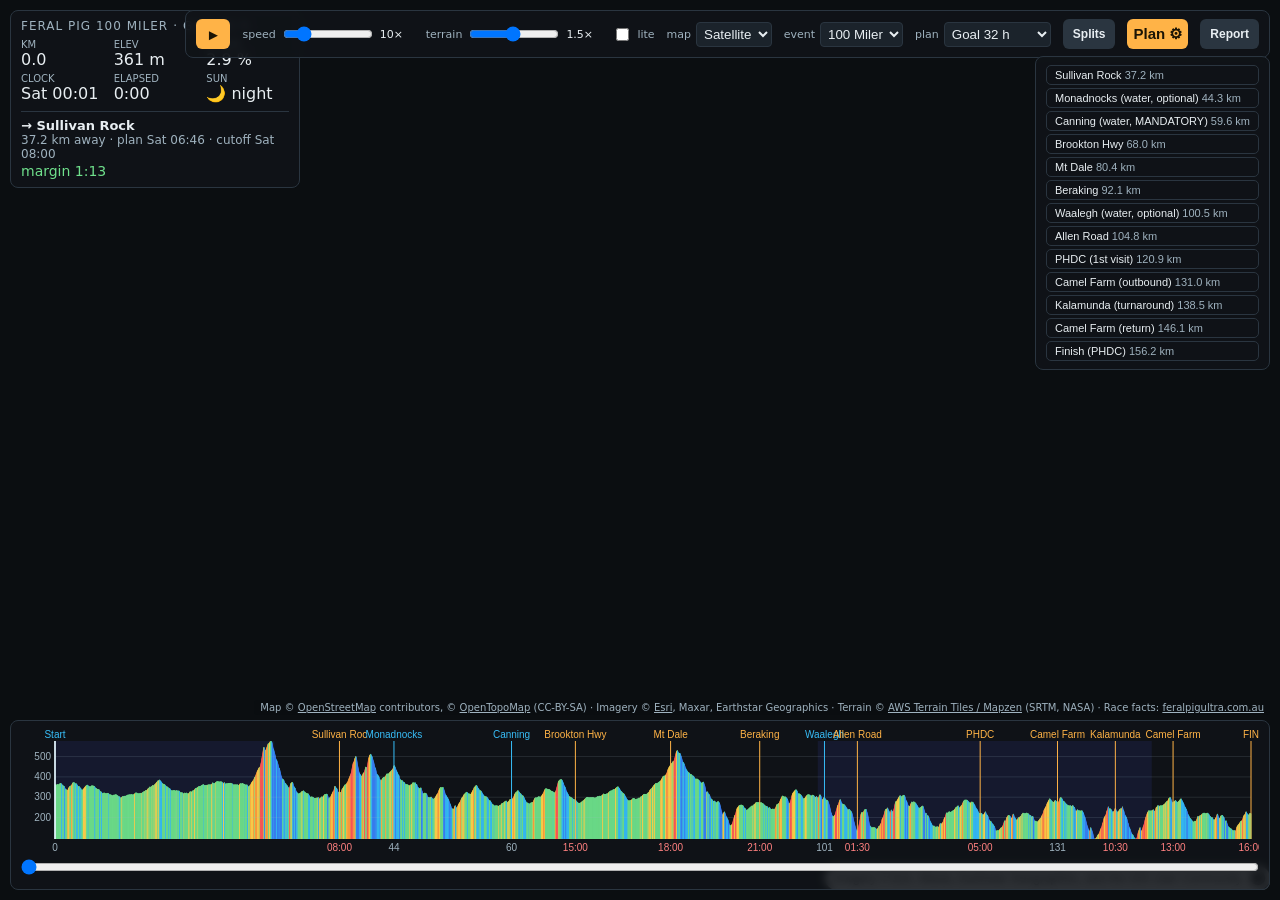
==== index-50k.html @ 3def0ed8 "Feral Pig flyover site: race planner (100M + 50K) and course flyover video Co-Authored-By: Claude Fa" ====
<!doctype html>
<html lang="en">
<head>
  <meta charset="UTF-8" />
  <meta name="viewport" content="width=device-width, initial-scale=1.0" />
  <title>Feral Pig 50K — Flyover Race Plan</title>
  <script type="module" crossorigin src="./assets/index-0e0KlS7e.js"></script>
  <link rel="stylesheet" crossorigin href="./assets/index-Cqxh7d7B.css">
</head>
<body>
  <div id="app">
    <div id="map"></div>

    <div id="hud" class="panel">
      <div class="hud-title"><span id="hud-event">FERAL PIG 100 MILER</span> <span id="hud-plan-label"></span></div>
      <div class="hud-grid">
        <div><span class="k">km</span><span class="v" id="hud-km">0.0</span></div>
        <div><span class="k">elev</span><span class="v" id="hud-ele">–</span></div>
        <div><span class="k">grade</span><span class="v" id="hud-grade">–</span></div>
        <div><span class="k">clock</span><span class="v" id="hud-clock">–</span></div>
        <div><span class="k">elapsed</span><span class="v" id="hud-elapsed">–</span></div>
        <div><span class="k">sun</span><span class="v" id="hud-sun">–</span></div>
      </div>
      <div class="hud-next">
        <div id="hud-next-name">–</div>
        <div id="hud-next-detail">–</div>
        <div id="hud-margin">–</div>
      </div>
    </div>

    <div id="controls" class="panel">
      <button id="btn-play" title="Play/pause flyover">►</button>
      <label class="ctl">speed <input id="speed" type="range" min="1" max="50" value="10" /><span id="speed-label">10×</span></label>
      <label class="ctl">terrain <input id="exagg" type="range" min="1" max="30" value="15" /><span id="exagg-label">1.5×</span></label>
      <label class="ctl" title="Turn off 3D terrain for slower computers"><input id="lite" type="checkbox" /> lite</label>
      <label class="ctl">map
        <select id="basemap-select">
          <option value="sat">Satellite</option>
          <option value="topo">Topo</option>
        </select>
      </label>
      <label class="ctl">event
        <select id="event-select">
          <option value="100m">100 Miler</option>
          <option value="50k">50K</option>
        </select>
      </label>
      <label class="ctl">plan
        <select id="plan-select">
          <option value="0">Goal 32 h</option>
          <option value="1">Bad day 36 h</option>
        </select>
      </label>
      <button id="btn-splits">Splits</button>
      <button id="btn-plan">Plan ⚙</button>
      <button id="btn-report">Report</button>
    </div>

    <div id="jumps" class="panel"></div>

    <div id="profile-wrap" class="panel">
      <canvas id="profile"></canvas>
      <input id="scrub" type="range" min="0" max="10000" value="0" step="1" />
    </div>

    <div id="splits-panel" class="panel hidden">
      <div class="panel-head">Splits — both plans
        <span>
          <button id="btn-csv" class="mini">CSV</button>
          <button id="btn-print" class="mini">Print / PDF</button>
          <button id="splits-close">×</button>
        </span>
      </div>
      <div id="splits-table"></div>
    </div>

    <div id="plan-panel" class="panel hidden">
      <div class="panel-head">Plan settings (saved locally) <button id="plan-close">×</button></div>
      <div id="plan-form"></div>
    </div>

    <div id="print-sheet"></div>

    <div id="report-panel" class="panel hidden">
      <div class="panel-head">Build / verification report <button id="report-close">×</button></div>
      <pre id="report-pre"></pre>
    </div>

    <div id="attrib">
      Map © <a href="https://www.openstreetmap.org/copyright">OpenStreetMap</a> contributors,
      © <a href="https://opentopomap.org">OpenTopoMap</a> (CC-BY-SA) ·
      Imagery © <a href="https://www.esri.com">Esri</a>, Maxar, Earthstar Geographics ·
      Terrain © <a href="https://registry.opendata.aws/terrain-tiles/">AWS Terrain Tiles / Mapzen</a> (SRTM, NASA) ·
      Race facts: <a href="https://feralpigultra.com.au">feralpigultra.com.au</a>
    </div>
  </div>
</body>
</html>
---- assets/index-Cqxh7d7B.css ----
:root{--bg: rgba(16, 20, 24, .88);--fg: #e8eef2;--dim: #9fb2bf;--accent: #ffb347;--red: #ff5a5a;--green: #6fe08c;font-family:Segoe UI,system-ui,sans-serif}*{box-sizing:border-box}html,body,#app{margin:0;height:100%;overflow:hidden;background:#0b0e11;color:var(--fg)}#map{position:absolute;top:0;right:0;bottom:0;left:0}.panel{position:absolute;background:var(--bg);border:1px solid #2a3540;border-radius:8px;padding:8px 10px;-webkit-backdrop-filter:blur(4px);backdrop-filter:blur(4px);z-index:10;font-size:13px}.hidden{display:none!important}#hud{top:10px;left:10px;width:290px}.hud-title{font-weight:700;letter-spacing:1px;font-size:12px;color:var(--accent);margin-bottom:6px}.hud-title span{color:var(--dim);font-weight:400}.hud-grid{display:grid;grid-template-columns:1fr 1fr 1fr;gap:4px 10px}.hud-grid .k{display:block;color:var(--dim);font-size:10px;text-transform:uppercase}.hud-grid .v{font-size:16px;font-variant-numeric:tabular-nums}.hud-next{margin-top:8px;border-top:1px solid #2a3540;padding-top:6px}#hud-next-name{font-weight:600}#hud-next-detail{color:var(--dim);font-size:12px}#hud-margin{font-size:14px;margin-top:2px}#hud-margin.ok{color:var(--green)}#hud-margin.tight{color:var(--red);font-weight:700}#controls{top:10px;right:10px;display:flex;gap:12px;align-items:center}#controls button{background:var(--accent);color:#1b1405;border:0;border-radius:6px;min-width:34px;height:30px;font-size:15px;cursor:pointer;font-weight:700}#controls button#btn-splits,#controls button#btn-report{background:#2a3540;color:var(--fg);font-size:12px;padding:0 10px}.ctl{display:flex;align-items:center;gap:5px;color:var(--dim);font-size:11px}.ctl input[type=range]{width:90px}.ctl select{background:#1b232b;color:var(--fg);border:1px solid #2a3540;border-radius:4px;padding:3px}#speed-label,#exagg-label{width:34px;font-variant-numeric:tabular-nums;color:var(--fg)}#jumps{top:56px;right:10px;display:flex;flex-direction:column;gap:3px;max-height:calc(100% - 300px);overflow-y:auto}#jumps button{background:transparent;border:1px solid #2a3540;color:var(--fg);border-radius:5px;padding:3px 8px;font-size:11px;cursor:pointer;text-align:left;white-space:nowrap}#jumps button:hover{border-color:var(--accent);color:var(--accent)}#jumps .wkm{color:var(--dim)}#profile-wrap{left:10px;right:10px;bottom:10px;height:170px;padding:6px 10px 2px}#profile{width:100%;height:130px;display:block;cursor:crosshair}#scrub{width:100%;margin:2px 0 0}#splits-panel,#report-panel{top:60px;left:50%;transform:translate(-50%);max-height:calc(100% - 260px);width:min(1060px,94vw);overflow:auto;z-index:20}.panel-head{font-weight:700;margin-bottom:6px;display:flex;justify-content:space-between}.panel-head button{background:none;border:0;color:var(--fg);font-size:16px;cursor:pointer}#splits-table table{border-collapse:collapse;width:100%;font-size:12px;font-variant-numeric:tabular-nums}#splits-table th,#splits-table td{padding:3px 8px;text-align:right;border-bottom:1px solid #222c35;white-space:nowrap}#splits-table th{color:var(--dim);position:sticky;top:0;background:#141a20}#splits-table td:first-child,#splits-table th:first-child{text-align:left}.margin-tight{color:var(--red);font-weight:700}.margin-ok{color:var(--green)}#report-pre{font-size:11px;white-space:pre-wrap}#attrib{position:absolute;bottom:185px;right:10px;font-size:10px;color:var(--dim);z-index:5;background:#0b0e1199;padding:2px 6px;border-radius:4px}#attrib a{color:var(--dim)}#plan-panel{top:60px;right:10px;width:320px;max-height:calc(100% - 260px);overflow:auto;z-index:25}.set-grid{display:flex;flex-direction:column;gap:4px;margin-bottom:8px}.set-row{display:flex;justify-content:space-between;align-items:center;gap:8px;color:var(--dim);font-size:12px}.set-row input{width:64px;background:#1b232b;color:var(--fg);border:1px solid #2a3540;border-radius:4px;padding:3px 5px}.set-head{font-weight:700;margin:8px 0 4px}#set-reset{background:#2a3540;color:var(--fg);border:0;border-radius:5px;padding:5px 10px;cursor:pointer}.mini{background:#2a3540;color:var(--fg);border:0;border-radius:4px;padding:2px 8px;font-size:11px;cursor:pointer;margin-right:6px}#print-sheet{display:none}@media print{#app>*:not(#print-sheet){display:none!important}html,body,#app{height:auto;overflow:visible;background:#fff;color:#000}#print-sheet{display:block;font-size:10pt;color:#000}#print-sheet h1{font-size:14pt;margin:0 0 2mm}#print-sheet .sub{font-size:9pt;margin-bottom:3mm}#print-sheet table{border-collapse:collapse;width:100%;font-size:8.5pt}#print-sheet th,#print-sheet td{border:.3mm solid #999;padding:1mm 1.5mm;text-align:right}#print-sheet td:first-child,#print-sheet th:first-child{text-align:left}#print-sheet .margin-tight{font-weight:700}#print-sheet .margin-tight:after{content:" ⚠"}}@media (max-width: 760px){#hud{width:230px}.hud-grid{grid-template-columns:1fr 1fr}#controls{flex-wrap:wrap;max-width:46vw}#profile-wrap{height:120px}#profile{height:80px}#attrib{bottom:135px}}.maplibregl-map{font:12px/20px Helvetica Neue,Arial,Helvetica,sans-serif;overflow:hidden;position:relative;-webkit-tap-highlight-color:rgb(0 0 0/0)}.maplibregl-canvas{left:0;position:absolute;top:0}.maplibregl-map:fullscreen{height:100%;width:100%}.maplibregl-ctrl-group button.maplibregl-ctrl-compass{touch-action:none}.maplibregl-canvas-container.maplibregl-interactive,.maplibregl-ctrl-group button.maplibregl-ctrl-compass{cursor:grab;-webkit-user-select:none;-moz-user-select:none;user-select:none}.maplibregl-canvas-container.maplibregl-interactive.maplibregl-track-pointer{cursor:pointer}.maplibregl-canvas-container.maplibregl-interactive:active,.maplibregl-ctrl-group button.maplibregl-ctrl-compass:active{cursor:grabbing}.maplibregl-canvas-container.maplibregl-touch-zoom-rotate,.maplibregl-canvas-container.maplibregl-touch-zoom-rotate .maplibregl-canvas{touch-action:pan-x pan-y}.maplibregl-canvas-container.maplibregl-touch-drag-pan,.maplibregl-canvas-container.maplibregl-touch-drag-pan .maplibregl-canvas{touch-action:pinch-zoom}.maplibregl-canvas-container.maplibregl-touch-zoom-rotate.maplibregl-touch-drag-pan,.maplibregl-canvas-container.maplibregl-touch-zoom-rotate.maplibregl-touch-drag-pan .maplibregl-canvas{touch-action:none}.maplibregl-canvas-container.maplibregl-touch-drag-pan.maplibregl-cooperative-gestures,.maplibregl-canvas-container.maplibregl-touch-drag-pan.maplibregl-cooperative-gestures .maplibregl-canvas{touch-action:pan-x pan-y}.maplibregl-ctrl-bottom-left,.maplibregl-ctrl-bottom-right,.maplibregl-ctrl-top-left,.maplibregl-ctrl-top-right{pointer-events:none;position:absolute;z-index:2}.maplibregl-ctrl-top-left{left:0;top:0}.maplibregl-ctrl-top-right{right:0;top:0}.maplibregl-ctrl-bottom-left{bottom:0;left:0}.maplibregl-ctrl-bottom-right{bottom:0;right:0}.maplibregl-ctrl{clear:both;pointer-events:auto;transform:translate(0)}.maplibregl-ctrl-top-left .maplibregl-ctrl{float:left;margin:10px 0 0 10px}.maplibregl-ctrl-top-right .maplibregl-ctrl{float:right;margin:10px 10px 0 0}.maplibregl-ctrl-bottom-left .maplibregl-ctrl{float:left;margin:0 0 10px 10px}.maplibregl-ctrl-bottom-right .maplibregl-ctrl{float:right;margin:0 10px 10px 0}.maplibregl-ctrl-group{background:#fff;border-radius:4px}.maplibregl-ctrl-group:not(:empty){box-shadow:0 0 0 2px #0000001a}@media (forced-colors:active){.maplibregl-ctrl-group:not(:empty){box-shadow:0 0 0 2px ButtonText}}.maplibregl-ctrl-group button{background-color:transparent;border:0;box-sizing:border-box;cursor:pointer;display:block;height:29px;outline:none;padding:0;width:29px}.maplibregl-ctrl-group button+button{border-top:1px solid #ddd}.maplibregl-ctrl button .maplibregl-ctrl-icon{background-position:50%;background-repeat:no-repeat;display:block;height:100%;width:100%}@media (forced-colors:active){.maplibregl-ctrl-icon{background-color:transparent}.maplibregl-ctrl-group button+button{border-top:1px solid ButtonText}}.maplibregl-ctrl button::-moz-focus-inner{border:0;padding:0}.maplibregl-ctrl-attrib-button:focus,.maplibregl-ctrl-group button:focus{box-shadow:0 0 2px 2px #0096ff}.maplibregl-ctrl button:disabled{cursor:not-allowed}.maplibregl-ctrl button:disabled .maplibregl-ctrl-icon{opacity:.25}.maplibregl-ctrl button:not(:disabled):hover{background-color:#0000000d}.maplibregl-ctrl-group button:focus:focus-visible{box-shadow:0 0 2px 2px #0096ff}.maplibregl-ctrl-group button:focus:not(:focus-visible){box-shadow:none}.maplibregl-ctrl-group button:focus:first-child{border-radius:4px 4px 0 0}.maplibregl-ctrl-group button:focus:last-child{border-radius:0 0 4px 4px}.maplibregl-ctrl-group button:focus:only-child{border-radius:inherit}.maplibregl-ctrl button.maplibregl-ctrl-zoom-out .maplibregl-ctrl-icon{background-image:url("data:image/svg+xml;charset=utf-8,%3Csvg xmlns='http://www.w3.org/2000/svg' width='29' height='29' fill='%23333' viewBox='0 0 29 29'%3E%3Cpath d='M10 13c-.75 0-1.5.75-1.5 1.5S9.25 16 10 16h9c.75 0 1.5-.75 1.5-1.5S19.75 13 19 13z'/%3E%3C/svg%3E")}.maplibregl-ctrl button.maplibregl-ctrl-zoom-in .maplibregl-ctrl-icon{background-image:url("data:image/svg+xml;charset=utf-8,%3Csvg xmlns='http://www.w3.org/2000/svg' width='29' height='29' fill='%23333' viewBox='0 0 29 29'%3E%3Cpath d='M14.5 8.5c-.75 0-1.5.75-1.5 1.5v3h-3c-.75 0-1.5.75-1.5 1.5S9.25 16 10 16h3v3c0 .75.75 1.5 1.5 1.5S16 19.75 16 19v-3h3c.75 0 1.5-.75 1.5-1.5S19.75 13 19 13h-3v-3c0-.75-.75-1.5-1.5-1.5'/%3E%3C/svg%3E")}@media (forced-colors:active){.maplibregl-ctrl button.maplibregl-ctrl-zoom-out .maplibregl-ctrl-icon{background-image:url("data:image/svg+xml;charset=utf-8,%3Csvg xmlns='http://www.w3.org/2000/svg' width='29' height='29' fill='%23fff' viewBox='0 0 29 29'%3E%3Cpath d='M10 13c-.75 0-1.5.75-1.5 1.5S9.25 16 10 16h9c.75 0 1.5-.75 1.5-1.5S19.75 13 19 13z'/%3E%3C/svg%3E")}.maplibregl-ctrl button.maplibregl-ctrl-zoom-in .maplibregl-ctrl-icon{background-image:url("data:image/svg+xml;charset=utf-8,%3Csvg xmlns='http://www.w3.org/2000/svg' width='29' height='29' fill='%23fff' viewBox='0 0 29 29'%3E%3Cpath d='M14.5 8.5c-.75 0-1.5.75-1.5 1.5v3h-3c-.75 0-1.5.75-1.5 1.5S9.25 16 10 16h3v3c0 .75.75 1.5 1.5 1.5S16 19.75 16 19v-3h3c.75 0 1.5-.75 1.5-1.5S19.75 13 19 13h-3v-3c0-.75-.75-1.5-1.5-1.5'/%3E%3C/svg%3E")}}@media (forced-colors:active) and (prefers-color-scheme:light){.maplibregl-ctrl button.maplibregl-ctrl-zoom-out .maplibregl-ctrl-icon{background-image:url("data:image/svg+xml;charset=utf-8,%3Csvg xmlns='http://www.w3.org/2000/svg' width='29' height='29' viewBox='0 0 29 29'%3E%3Cpath d='M10 13c-.75 0-1.5.75-1.5 1.5S9.25 16 10 16h9c.75 0 1.5-.75 1.5-1.5S19.75 13 19 13z'/%3E%3C/svg%3E")}.maplibregl-ctrl button.maplibregl-ctrl-zoom-in .maplibregl-ctrl-icon{background-image:url("data:image/svg+xml;charset=utf-8,%3Csvg xmlns='http://www.w3.org/2000/svg' width='29' height='29' viewBox='0 0 29 29'%3E%3Cpath d='M14.5 8.5c-.75 0-1.5.75-1.5 1.5v3h-3c-.75 0-1.5.75-1.5 1.5S9.25 16 10 16h3v3c0 .75.75 1.5 1.5 1.5S16 19.75 16 19v-3h3c.75 0 1.5-.75 1.5-1.5S19.75 13 19 13h-3v-3c0-.75-.75-1.5-1.5-1.5'/%3E%3C/svg%3E")}}.maplibregl-ctrl button.maplibregl-ctrl-fullscreen .maplibregl-ctrl-icon{background-image:url("data:image/svg+xml;charset=utf-8,%3Csvg xmlns='http://www.w3.org/2000/svg' width='29' height='29' fill='%23333' viewBox='0 0 29 29'%3E%3Cpath d='M24 16v5.5c0 1.75-.75 2.5-2.5 2.5H16v-1l3-1.5-4-5.5 1-1 5.5 4 1.5-3zM6 16l1.5 3 5.5-4 1 1-4 5.5 3 1.5v1H7.5C5.75 24 5 23.25 5 21.5V16zm7-11v1l-3 1.5 4 5.5-1 1-5.5-4L6 13H5V7.5C5 5.75 5.75 5 7.5 5zm11 2.5c0-1.75-.75-2.5-2.5-2.5H16v1l3 1.5-4 5.5 1 1 5.5-4 1.5 3h1z'/%3E%3C/svg%3E")}.maplibregl-ctrl button.maplibregl-ctrl-shrink .maplibregl-ctrl-icon{background-image:url("data:image/svg+xml;charset=utf-8,%3Csvg xmlns='http://www.w3.org/2000/svg' width='29' height='29' viewBox='0 0 29 29'%3E%3Cpath d='M18.5 16c-1.75 0-2.5.75-2.5 2.5V24h1l1.5-3 5.5 4 1-1-4-5.5 3-1.5v-1zM13 18.5c0-1.75-.75-2.5-2.5-2.5H5v1l3 1.5L4 24l1 1 5.5-4 1.5 3h1zm3-8c0 1.75.75 2.5 2.5 2.5H24v-1l-3-1.5L25 5l-1-1-5.5 4L17 5h-1zM10.5 13c1.75 0 2.5-.75 2.5-2.5V5h-1l-1.5 3L5 4 4 5l4 5.5L5 12v1z'/%3E%3C/svg%3E")}@media (forced-colors:active){.maplibregl-ctrl button.maplibregl-ctrl-fullscreen .maplibregl-ctrl-icon{background-image:url("data:image/svg+xml;charset=utf-8,%3Csvg xmlns='http://www.w3.org/2000/svg' width='29' height='29' fill='%23fff' viewBox='0 0 29 29'%3E%3Cpath d='M24 16v5.5c0 1.75-.75 2.5-2.5 2.5H16v-1l3-1.5-4-5.5 1-1 5.5 4 1.5-3zM6 16l1.5 3 5.5-4 1 1-4 5.5 3 1.5v1H7.5C5.75 24 5 23.25 5 21.5V16zm7-11v1l-3 1.5 4 5.5-1 1-5.5-4L6 13H5V7.5C5 5.75 5.75 5 7.5 5zm11 2.5c0-1.75-.75-2.5-2.5-2.5H16v1l3 1.5-4 5.5 1 1 5.5-4 1.5 3h1z'/%3E%3C/svg%3E")}.maplibregl-ctrl button.maplibregl-ctrl-shrink .maplibregl-ctrl-icon{background-image:url("data:image/svg+xml;charset=utf-8,%3Csvg xmlns='http://www.w3.org/2000/svg' width='29' height='29' fill='%23fff' viewBox='0 0 29 29'%3E%3Cpath d='M18.5 16c-1.75 0-2.5.75-2.5 2.5V24h1l1.5-3 5.5 4 1-1-4-5.5 3-1.5v-1zM13 18.5c0-1.75-.75-2.5-2.5-2.5H5v1l3 1.5L4 24l1 1 5.5-4 1.5 3h1zm3-8c0 1.75.75 2.5 2.5 2.5H24v-1l-3-1.5L25 5l-1-1-5.5 4L17 5h-1zM10.5 13c1.75 0 2.5-.75 2.5-2.5V5h-1l-1.5 3L5 4 4 5l4 5.5L5 12v1z'/%3E%3C/svg%3E")}}@media (forced-colors:active) and (prefers-color-scheme:light){.maplibregl-ctrl button.maplibregl-ctrl-fullscreen .maplibregl-ctrl-icon{background-image:url("data:image/svg+xml;charset=utf-8,%3Csvg xmlns='http://www.w3.org/2000/svg' width='29' height='29' viewBox='0 0 29 29'%3E%3Cpath d='M24 16v5.5c0 1.75-.75 2.5-2.5 2.5H16v-1l3-1.5-4-5.5 1-1 5.5 4 1.5-3zM6 16l1.5 3 5.5-4 1 1-4 5.5 3 1.5v1H7.5C5.75 24 5 23.25 5 21.5V16zm7-11v1l-3 1.5 4 5.5-1 1-5.5-4L6 13H5V7.5C5 5.75 5.75 5 7.5 5zm11 2.5c0-1.75-.75-2.5-2.5-2.5H16v1l3 1.5-4 5.5 1 1 5.5-4 1.5 3h1z'/%3E%3C/svg%3E")}.maplibregl-ctrl button.maplibregl-ctrl-shrink .maplibregl-ctrl-icon{background-image:url("data:image/svg+xml;charset=utf-8,%3Csvg xmlns='http://www.w3.org/2000/svg' width='29' height='29' viewBox='0 0 29 29'%3E%3Cpath d='M18.5 16c-1.75 0-2.5.75-2.5 2.5V24h1l1.5-3 5.5 4 1-1-4-5.5 3-1.5v-1zM13 18.5c0-1.75-.75-2.5-2.5-2.5H5v1l3 1.5L4 24l1 1 5.5-4 1.5 3h1zm3-8c0 1.75.75 2.5 2.5 2.5H24v-1l-3-1.5L25 5l-1-1-5.5 4L17 5h-1zM10.5 13c1.75 0 2.5-.75 2.5-2.5V5h-1l-1.5 3L5 4 4 5l4 5.5L5 12v1z'/%3E%3C/svg%3E")}}.maplibregl-ctrl button.maplibregl-ctrl-compass .maplibregl-ctrl-icon{background-image:url("data:image/svg+xml;charset=utf-8,%3Csvg xmlns='http://www.w3.org/2000/svg' width='29' height='29' fill='%23333' viewBox='0 0 29 29'%3E%3Cpath d='m10.5 14 4-8 4 8z'/%3E%3Cpath fill='%23ccc' d='m10.5 16 4 8 4-8z'/%3E%3C/svg%3E")}@media (forced-colors:active){.maplibregl-ctrl button.maplibregl-ctrl-compass .maplibregl-ctrl-icon{background-image:url("data:image/svg+xml;charset=utf-8,%3Csvg xmlns='http://www.w3.org/2000/svg' width='29' height='29' fill='%23fff' viewBox='0 0 29 29'%3E%3Cpath d='m10.5 14 4-8 4 8z'/%3E%3Cpath fill='%23ccc' d='m10.5 16 4 8 4-8z'/%3E%3C/svg%3E")}}@media (forced-colors:active) and (prefers-color-scheme:light){.maplibregl-ctrl button.maplibregl-ctrl-compass .maplibregl-ctrl-icon{background-image:url("data:image/svg+xml;charset=utf-8,%3Csvg xmlns='http://www.w3.org/2000/svg' width='29' height='29' viewBox='0 0 29 29'%3E%3Cpath d='m10.5 14 4-8 4 8z'/%3E%3Cpath fill='%23ccc' d='m10.5 16 4 8 4-8z'/%3E%3C/svg%3E")}}.maplibregl-ctrl button.maplibregl-ctrl-terrain .maplibregl-ctrl-icon{background-image:url("data:image/svg+xml;charset=utf-8,%3Csvg xmlns='http://www.w3.org/2000/svg' width='22' height='22' fill='%23333' viewBox='0 0 22 22'%3E%3Cpath d='m1.754 13.406 4.453-4.851 3.09 3.09 3.281 3.277.969-.969-3.309-3.312 3.844-4.121 6.148 6.886h1.082v-.855l-7.207-8.07-4.84 5.187L6.169 6.57l-5.48 5.965v.871ZM.688 16.844h20.625v1.375H.688Zm0 0'/%3E%3C/svg%3E")}.maplibregl-ctrl button.maplibregl-ctrl-terrain-enabled .maplibregl-ctrl-icon{background-image:url("data:image/svg+xml;charset=utf-8,%3Csvg xmlns='http://www.w3.org/2000/svg' width='22' height='22' fill='%2333b5e5' viewBox='0 0 22 22'%3E%3Cpath d='m1.754 13.406 4.453-4.851 3.09 3.09 3.281 3.277.969-.969-3.309-3.312 3.844-4.121 6.148 6.886h1.082v-.855l-7.207-8.07-4.84 5.187L6.169 6.57l-5.48 5.965v.871ZM.688 16.844h20.625v1.375H.688Zm0 0'/%3E%3C/svg%3E")}.maplibregl-ctrl button.maplibregl-ctrl-geolocate .maplibregl-ctrl-icon{background-image:url("data:image/svg+xml;charset=utf-8,%3Csvg xmlns='http://www.w3.org/2000/svg' width='29' height='29' fill='%23333' viewBox='0 0 20 20'%3E%3Cpath d='M10 4C9 4 9 5 9 5v.1A5 5 0 0 0 5.1 9H5s-1 0-1 1 1 1 1 1h.1A5 5 0 0 0 9 14.9v.1s0 1 1 1 1-1 1-1v-.1a5 5 0 0 0 3.9-3.9h.1s1 0 1-1-1-1-1-1h-.1A5 5 0 0 0 11 5.1V5s0-1-1-1m0 2.5a3.5 3.5 0 1 1 0 7 3.5 3.5 0 1 1 0-7'/%3E%3Ccircle cx='10' cy='10' r='2'/%3E%3C/svg%3E")}.maplibregl-ctrl button.maplibregl-ctrl-geolocate:disabled .maplibregl-ctrl-icon{background-image:url("data:image/svg+xml;charset=utf-8,%3Csvg xmlns='http://www.w3.org/2000/svg' width='29' height='29' fill='%23aaa' viewBox='0 0 20 20'%3E%3Cpath d='M10 4C9 4 9 5 9 5v.1A5 5 0 0 0 5.1 9H5s-1 0-1 1 1 1 1 1h.1A5 5 0 0 0 9 14.9v.1s0 1 1 1 1-1 1-1v-.1a5 5 0 0 0 3.9-3.9h.1s1 0 1-1-1-1-1-1h-.1A5 5 0 0 0 11 5.1V5s0-1-1-1m0 2.5a3.5 3.5 0 1 1 0 7 3.5 3.5 0 1 1 0-7'/%3E%3Ccircle cx='10' cy='10' r='2'/%3E%3Cpath fill='red' d='m14 5 1 1-9 9-1-1z'/%3E%3C/svg%3E")}.maplibregl-ctrl button.maplibregl-ctrl-geolocate.maplibregl-ctrl-geolocate-active .maplibregl-ctrl-icon{background-image:url("data:image/svg+xml;charset=utf-8,%3Csvg xmlns='http://www.w3.org/2000/svg' width='29' height='29' fill='%2333b5e5' viewBox='0 0 20 20'%3E%3Cpath d='M10 4C9 4 9 5 9 5v.1A5 5 0 0 0 5.1 9H5s-1 0-1 1 1 1 1 1h.1A5 5 0 0 0 9 14.9v.1s0 1 1 1 1-1 1-1v-.1a5 5 0 0 0 3.9-3.9h.1s1 0 1-1-1-1-1-1h-.1A5 5 0 0 0 11 5.1V5s0-1-1-1m0 2.5a3.5 3.5 0 1 1 0 7 3.5 3.5 0 1 1 0-7'/%3E%3Ccircle cx='10' cy='10' r='2'/%3E%3C/svg%3E")}.maplibregl-ctrl button.maplibregl-ctrl-geolocate.maplibregl-ctrl-geolocate-active-error .maplibregl-ctrl-icon{background-image:url("data:image/svg+xml;charset=utf-8,%3Csvg xmlns='http://www.w3.org/2000/svg' width='29' height='29' fill='%23e58978' viewBox='0 0 20 20'%3E%3Cpath d='M10 4C9 4 9 5 9 5v.1A5 5 0 0 0 5.1 9H5s-1 0-1 1 1 1 1 1h.1A5 5 0 0 0 9 14.9v.1s0 1 1 1 1-1 1-1v-.1a5 5 0 0 0 3.9-3.9h.1s1 0 1-1-1-1-1-1h-.1A5 5 0 0 0 11 5.1V5s0-1-1-1m0 2.5a3.5 3.5 0 1 1 0 7 3.5 3.5 0 1 1 0-7'/%3E%3Ccircle cx='10' cy='10' r='2'/%3E%3C/svg%3E")}.maplibregl-ctrl button.maplibregl-ctrl-geolocate.maplibregl-ctrl-geolocate-background .maplibregl-ctrl-icon{background-image:url("data:image/svg+xml;charset=utf-8,%3Csvg xmlns='http://www.w3.org/2000/svg' width='29' height='29' fill='%2333b5e5' viewBox='0 0 20 20'%3E%3Cpath d='M10 4C9 4 9 5 9 5v.1A5 5 0 0 0 5.1 9H5s-1 0-1 1 1 1 1 1h.1A5 5 0 0 0 9 14.9v.1s0 1 1 1 1-1 1-1v-.1a5 5 0 0 0 3.9-3.9h.1s1 0 1-1-1-1-1-1h-.1A5 5 0 0 0 11 5.1V5s0-1-1-1m0 2.5a3.5 3.5 0 1 1 0 7 3.5 3.5 0 1 1 0-7'/%3E%3C/svg%3E")}.maplibregl-ctrl button.maplibregl-ctrl-geolocate.maplibregl-ctrl-geolocate-background-error .maplibregl-ctrl-icon{background-image:url("data:image/svg+xml;charset=utf-8,%3Csvg xmlns='http://www.w3.org/2000/svg' width='29' height='29' fill='%23e54e33' viewBox='0 0 20 20'%3E%3Cpath d='M10 4C9 4 9 5 9 5v.1A5 5 0 0 0 5.1 9H5s-1 0-1 1 1 1 1 1h.1A5 5 0 0 0 9 14.9v.1s0 1 1 1 1-1 1-1v-.1a5 5 0 0 0 3.9-3.9h.1s1 0 1-1-1-1-1-1h-.1A5 5 0 0 0 11 5.1V5s0-1-1-1m0 2.5a3.5 3.5 0 1 1 0 7 3.5 3.5 0 1 1 0-7'/%3E%3C/svg%3E")}.maplibregl-ctrl button.maplibregl-ctrl-geolocate.maplibregl-ctrl-geolocate-waiting .maplibregl-ctrl-icon{animation:maplibregl-spin 2s linear infinite}@media (forced-colors:active){.maplibregl-ctrl button.maplibregl-ctrl-geolocate .maplibregl-ctrl-icon{background-image:url("data:image/svg+xml;charset=utf-8,%3Csvg xmlns='http://www.w3.org/2000/svg' width='29' height='29' fill='%23fff' viewBox='0 0 20 20'%3E%3Cpath d='M10 4C9 4 9 5 9 5v.1A5 5 0 0 0 5.1 9H5s-1 0-1 1 1 1 1 1h.1A5 5 0 0 0 9 14.9v.1s0 1 1 1 1-1 1-1v-.1a5 5 0 0 0 3.9-3.9h.1s1 0 1-1-1-1-1-1h-.1A5 5 0 0 0 11 5.1V5s0-1-1-1m0 2.5a3.5 3.5 0 1 1 0 7 3.5 3.5 0 1 1 0-7'/%3E%3Ccircle cx='10' cy='10' r='2'/%3E%3C/svg%3E")}.maplibregl-ctrl button.maplibregl-ctrl-geolocate:disabled .maplibregl-ctrl-icon{background-image:url("data:image/svg+xml;charset=utf-8,%3Csvg xmlns='http://www.w3.org/2000/svg' width='29' height='29' fill='%23999' viewBox='0 0 20 20'%3E%3Cpath d='M10 4C9 4 9 5 9 5v.1A5 5 0 0 0 5.1 9H5s-1 0-1 1 1 1 1 1h.1A5 5 0 0 0 9 14.9v.1s0 1 1 1 1-1 1-1v-.1a5 5 0 0 0 3.9-3.9h.1s1 0 1-1-1-1-1-1h-.1A5 5 0 0 0 11 5.1V5s0-1-1-1m0 2.5a3.5 3.5 0 1 1 0 7 3.5 3.5 0 1 1 0-7'/%3E%3Ccircle cx='10' cy='10' r='2'/%3E%3Cpath fill='red' d='m14 5 1 1-9 9-1-1z'/%3E%3C/svg%3E")}.maplibregl-ctrl button.maplibregl-ctrl-geolocate.maplibregl-ctrl-geolocate-active .maplibregl-ctrl-icon{background-image:url("data:image/svg+xml;charset=utf-8,%3Csvg xmlns='http://www.w3.org/2000/svg' width='29' height='29' fill='%2333b5e5' viewBox='0 0 20 20'%3E%3Cpath d='M10 4C9 4 9 5 9 5v.1A5 5 0 0 0 5.1 9H5s-1 0-1 1 1 1 1 1h.1A5 5 0 0 0 9 14.9v.1s0 1 1 1 1-1 1-1v-.1a5 5 0 0 0 3.9-3.9h.1s1 0 1-1-1-1-1-1h-.1A5 5 0 0 0 11 5.1V5s0-1-1-1m0 2.5a3.5 3.5 0 1 1 0 7 3.5 3.5 0 1 1 0-7'/%3E%3Ccircle cx='10' cy='10' r='2'/%3E%3C/svg%3E")}.maplibregl-ctrl button.maplibregl-ctrl-geolocate.maplibregl-ctrl-geolocate-active-error .maplibregl-ctrl-icon{background-image:url("data:image/svg+xml;charset=utf-8,%3Csvg xmlns='http://www.w3.org/2000/svg' width='29' height='29' fill='%23e58978' viewBox='0 0 20 20'%3E%3Cpath d='M10 4C9 4 9 5 9 5v.1A5 5 0 0 0 5.1 9H5s-1 0-1 1 1 1 1 1h.1A5 5 0 0 0 9 14.9v.1s0 1 1 1 1-1 1-1v-.1a5 5 0 0 0 3.9-3.9h.1s1 0 1-1-1-1-1-1h-.1A5 5 0 0 0 11 5.1V5s0-1-1-1m0 2.5a3.5 3.5 0 1 1 0 7 3.5 3.5 0 1 1 0-7'/%3E%3Ccircle cx='10' cy='10' r='2'/%3E%3C/svg%3E")}.maplibregl-ctrl button.maplibregl-ctrl-geolocate.maplibregl-ctrl-geolocate-background .maplibregl-ctrl-icon{background-image:url("data:image/svg+xml;charset=utf-8,%3Csvg xmlns='http://www.w3.org/2000/svg' width='29' height='29' fill='%2333b5e5' viewBox='0 0 20 20'%3E%3Cpath d='M10 4C9 4 9 5 9 5v.1A5 5 0 0 0 5.1 9H5s-1 0-1 1 1 1 1 1h.1A5 5 0 0 0 9 14.9v.1s0 1 1 1 1-1 1-1v-.1a5 5 0 0 0 3.9-3.9h.1s1 0 1-1-1-1-1-1h-.1A5 5 0 0 0 11 5.1V5s0-1-1-1m0 2.5a3.5 3.5 0 1 1 0 7 3.5 3.5 0 1 1 0-7'/%3E%3C/svg%3E")}.maplibregl-ctrl button.maplibregl-ctrl-geolocate.maplibregl-ctrl-geolocate-background-error .maplibregl-ctrl-icon{background-image:url("data:image/svg+xml;charset=utf-8,%3Csvg xmlns='http://www.w3.org/2000/svg' width='29' height='29' fill='%23e54e33' viewBox='0 0 20 20'%3E%3Cpath d='M10 4C9 4 9 5 9 5v.1A5 5 0 0 0 5.1 9H5s-1 0-1 1 1 1 1 1h.1A5 5 0 0 0 9 14.9v.1s0 1 1 1 1-1 1-1v-.1a5 5 0 0 0 3.9-3.9h.1s1 0 1-1-1-1-1-1h-.1A5 5 0 0 0 11 5.1V5s0-1-1-1m0 2.5a3.5 3.5 0 1 1 0 7 3.5 3.5 0 1 1 0-7'/%3E%3C/svg%3E")}}@media (forced-colors:active) and (prefers-color-scheme:light){.maplibregl-ctrl button.maplibregl-ctrl-geolocate .maplibregl-ctrl-icon{background-image:url("data:image/svg+xml;charset=utf-8,%3Csvg xmlns='http://www.w3.org/2000/svg' width='29' height='29' viewBox='0 0 20 20'%3E%3Cpath d='M10 4C9 4 9 5 9 5v.1A5 5 0 0 0 5.1 9H5s-1 0-1 1 1 1 1 1h.1A5 5 0 0 0 9 14.9v.1s0 1 1 1 1-1 1-1v-.1a5 5 0 0 0 3.9-3.9h.1s1 0 1-1-1-1-1-1h-.1A5 5 0 0 0 11 5.1V5s0-1-1-1m0 2.5a3.5 3.5 0 1 1 0 7 3.5 3.5 0 1 1 0-7'/%3E%3Ccircle cx='10' cy='10' r='2'/%3E%3C/svg%3E")}.maplibregl-ctrl button.maplibregl-ctrl-geolocate:disabled .maplibregl-ctrl-icon{background-image:url("data:image/svg+xml;charset=utf-8,%3Csvg xmlns='http://www.w3.org/2000/svg' width='29' height='29' fill='%23666' viewBox='0 0 20 20'%3E%3Cpath d='M10 4C9 4 9 5 9 5v.1A5 5 0 0 0 5.1 9H5s-1 0-1 1 1 1 1 1h.1A5 5 0 0 0 9 14.9v.1s0 1 1 1 1-1 1-1v-.1a5 5 0 0 0 3.9-3.9h.1s1 0 1-1-1-1-1-1h-.1A5 5 0 0 0 11 5.1V5s0-1-1-1m0 2.5a3.5 3.5 0 1 1 0 7 3.5 3.5 0 1 1 0-7'/%3E%3Ccircle cx='10' cy='10' r='2'/%3E%3Cpath fill='red' d='m14 5 1 1-9 9-1-1z'/%3E%3C/svg%3E")}}@keyframes maplibregl-spin{0%{transform:rotate(0)}to{transform:rotate(1turn)}}a.maplibregl-ctrl-logo{background-image:url("data:image/svg+xml;charset=utf-8,%3Csvg xmlns='http://www.w3.org/2000/svg' width='88' height='23' fill='none'%3E%3Cpath fill='%23000' fill-opacity='.4' fill-rule='evenodd' d='M17.408 16.796h-1.827l2.501-12.095h.198l3.324 6.533.988 2.19.988-2.19 3.258-6.533h.181l2.6 12.095h-1.81l-1.218-5.644-.362-1.71-.658 1.71-2.929 5.644h-.098l-2.914-5.644-.757-1.71-.345 1.71zm1.958-3.42-.726 3.663a1.255 1.255 0 0 1-1.232 1.011h-1.827a1.255 1.255 0 0 1-1.229-1.509l2.501-12.095a1.255 1.255 0 0 1 1.23-1.001h.197a1.25 1.25 0 0 1 1.12.685l3.19 6.273 3.125-6.263a1.25 1.25 0 0 1 1.123-.695h.181a1.255 1.255 0 0 1 1.227.991l1.443 6.71a5 5 0 0 1 .314-.787l.009-.016a4.6 4.6 0 0 1 1.777-1.887c.782-.46 1.668-.667 2.611-.667a4.6 4.6 0 0 1 1.7.32l.306.134c.21-.16.474-.256.759-.256h1.694a1.255 1.255 0 0 1 1.212.925 1.255 1.255 0 0 1 1.212-.925h1.711c.284 0 .545.094.755.252.613-.3 1.312-.45 2.075-.45 1.356 0 2.557.445 3.482 1.4q.47.48.763 1.064V4.701a1.255 1.255 0 0 1 1.255-1.255h1.86A1.255 1.255 0 0 1 54.44 4.7v9.194h2.217c.19 0 .37.043.532.118v-4.77c0-.356.147-.678.385-.906a2.42 2.42 0 0 1-.682-1.71c0-.665.267-1.253.735-1.7a2.45 2.45 0 0 1 1.722-.674 2.43 2.43 0 0 1 1.705.675q.318.302.504.683V4.7a1.255 1.255 0 0 1 1.255-1.255h1.744A1.255 1.255 0 0 1 65.812 4.7v3.335a4.8 4.8 0 0 1 1.526-.246c.938 0 1.817.214 2.59.69a4.47 4.47 0 0 1 1.67 1.743v-.98a1.255 1.255 0 0 1 1.256-1.256h1.777c.233 0 .451.064.639.174a3.4 3.4 0 0 1 1.567-.372c.346 0 .861.02 1.285.232a1.25 1.25 0 0 1 .689 1.004 4.7 4.7 0 0 1 .853-.588c.795-.44 1.675-.647 2.61-.647 1.385 0 2.65.39 3.525 1.396.836.938 1.168 2.173 1.168 3.528q-.001.515-.056 1.051a1.255 1.255 0 0 1-.947 1.09l.408.952a1.255 1.255 0 0 1-.477 1.552c-.418.268-.92.463-1.458.612-.613.171-1.304.244-2.049.244-1.06 0-2.043-.207-2.886-.698l-.015-.008c-.798-.48-1.419-1.135-1.818-1.963l-.004-.008a5.8 5.8 0 0 1-.548-2.512q0-.429.053-.843a1.3 1.3 0 0 1-.333-.086l-.166-.004c-.223 0-.426.062-.643.228-.03.024-.142.139-.142.59v3.883a1.255 1.255 0 0 1-1.256 1.256h-1.777a1.255 1.255 0 0 1-1.256-1.256V15.69l-.032.057a4.8 4.8 0 0 1-1.86 1.833 5.04 5.04 0 0 1-2.484.634 4.5 4.5 0 0 1-1.935-.424 1.25 1.25 0 0 1-.764.258h-1.71a1.255 1.255 0 0 1-1.256-1.255V7.687a2.4 2.4 0 0 1-.428.625c.253.23.412.561.412.93v7.553a1.255 1.255 0 0 1-1.256 1.255h-1.843a1.25 1.25 0 0 1-.894-.373c-.228.23-.544.373-.894.373H51.32a1.255 1.255 0 0 1-1.256-1.255v-1.251l-.061.117a4.7 4.7 0 0 1-1.782 1.884 4.77 4.77 0 0 1-2.485.67 5.6 5.6 0 0 1-1.485-.188l.009 2.764a1.255 1.255 0 0 1-1.255 1.259h-1.729a1.255 1.255 0 0 1-1.255-1.255v-3.537a1.255 1.255 0 0 1-1.167.793h-1.679a1.25 1.25 0 0 1-.77-.263 4.5 4.5 0 0 1-1.945.429c-.885 0-1.724-.21-2.495-.632l-.017-.01a5 5 0 0 1-1.081-.836 1.255 1.255 0 0 1-1.254 1.312h-1.81a1.255 1.255 0 0 1-1.228-.99l-.782-3.625-2.044 3.939a1.25 1.25 0 0 1-1.115.676h-.098a1.25 1.25 0 0 1-1.116-.68l-2.061-3.994zM35.92 16.63l.207-.114.223-.15q.493-.356.735-.785l.061-.118.033 1.332h1.678V9.242h-1.694l-.033 1.267q-.133-.329-.526-.658l-.032-.028a3.2 3.2 0 0 0-.668-.428l-.27-.12a3.3 3.3 0 0 0-1.235-.23q-1.136-.001-1.974.493a3.36 3.36 0 0 0-1.3 1.382q-.445.89-.444 2.074 0 1.2.51 2.107a3.8 3.8 0 0 0 1.382 1.381 3.9 3.9 0 0 0 1.893.477q.795 0 1.455-.33zm-2.789-5.38q-.576.675-.575 1.762 0 1.102.559 1.794.576.675 1.645.675a2.25 2.25 0 0 0 .934-.19 2.2 2.2 0 0 0 .468-.29l.178-.161a2.2 2.2 0 0 0 .397-.561q.244-.5.244-1.15v-.115q0-.708-.296-1.267l-.043-.077a2.2 2.2 0 0 0-.633-.709l-.13-.086-.047-.028a2.1 2.1 0 0 0-1.073-.285q-1.052 0-1.629.692zm2.316 2.706c.163-.17.28-.407.28-.83v-.114c0-.292-.06-.508-.15-.68a.96.96 0 0 0-.353-.389.85.85 0 0 0-.464-.127c-.4 0-.56.114-.664.239l-.01.012c-.148.174-.275.45-.275.945 0 .506.122.801.27.99.097.11.266.224.68.224.303 0 .504-.09.687-.269zm7.545 1.705a2.6 2.6 0 0 0 .331.423q.319.33.755.548l.173.074q.65.255 1.49.255 1.02 0 1.844-.493a3.45 3.45 0 0 0 1.316-1.4q.493-.904.493-2.089 0-1.909-.988-2.913-.988-1.02-2.584-1.02-.898 0-1.575.347a3 3 0 0 0-.415.262l-.199.166a3.4 3.4 0 0 0-.64.82V9.242h-1.712v11.553h1.729l-.017-5.134zm.53-1.138q.206.29.48.5l.155.11.053.034q.51.296 1.119.297 1.07 0 1.645-.675.577-.69.576-1.762 0-1.119-.576-1.777-.558-.675-1.645-.675-.435 0-.835.16a2 2 0 0 0-.284.136 2 2 0 0 0-.363.254 2.2 2.2 0 0 0-.46.569l-.082.162a2.6 2.6 0 0 0-.213 1.072v.115q0 .707.296 1.267l.135.211zm.964-.818a1.1 1.1 0 0 0 .367.385.94.94 0 0 0 .476.118c.423 0 .59-.117.687-.23.159-.194.28-.478.28-.95 0-.53-.133-.8-.266-.952l-.021-.025c-.078-.094-.231-.221-.68-.221a1 1 0 0 0-.503.135l-.012.007a.86.86 0 0 0-.335.343c-.073.133-.132.324-.132.614v.115a1.4 1.4 0 0 0 .14.66zm15.7-6.222q.347-.346.346-.856a1.05 1.05 0 0 0-.345-.79 1.18 1.18 0 0 0-.84-.329q-.51 0-.855.33a1.05 1.05 0 0 0-.346.79q0 .51.346.855.345.346.856.346.51 0 .839-.346zm4.337 9.314.033-1.332q.191.403.59.747l.098.081a4 4 0 0 0 .316.224l.223.122a3.2 3.2 0 0 0 1.44.322 3.8 3.8 0 0 0 1.875-.477 3.5 3.5 0 0 0 1.382-1.366q.527-.89.526-2.09 0-1.184-.444-2.073a3.24 3.24 0 0 0-1.283-1.399q-.823-.51-1.942-.51a3.5 3.5 0 0 0-1.527.344l-.086.043-.165.09a3 3 0 0 0-.33.214q-.432.315-.656.707a2 2 0 0 0-.099.198l.082-1.283V4.701h-1.744v12.095zm.473-2.509a2.5 2.5 0 0 0 .566.7q.117.098.245.18l.144.08a2.1 2.1 0 0 0 .975.232q1.07 0 1.645-.675.576-.69.576-1.778 0-1.102-.576-1.777-.56-.691-1.645-.692a2.2 2.2 0 0 0-1.015.235q-.22.113-.415.282l-.15.142a2.1 2.1 0 0 0-.42.594q-.223.479-.223 1.1v.115q0 .705.293 1.26zm2.616-.293c.157-.191.28-.479.28-.967 0-.51-.13-.79-.276-.961l-.021-.026c-.082-.1-.232-.225-.67-.225a.87.87 0 0 0-.681.279l-.012.011c-.154.155-.274.38-.274.807v.115c0 .285.057.499.144.669a1.1 1.1 0 0 0 .367.405c.137.082.28.123.455.123.423 0 .59-.118.686-.23zm8.266-3.013q.345-.13.724-.14l.069-.002q.493 0 .642.099l.247-1.794q-.196-.099-.717-.099a2.3 2.3 0 0 0-.545.063 2 2 0 0 0-.411.148 2.2 2.2 0 0 0-.4.249 2.5 2.5 0 0 0-.485.499 2.7 2.7 0 0 0-.32.581l-.05.137v-1.48h-1.778v7.553h1.777v-3.884q0-.546.159-.943a1.5 1.5 0 0 1 .466-.636 2.5 2.5 0 0 1 .399-.253 2 2 0 0 1 .224-.099zm9.784 2.656.05-.922q0-1.743-.856-2.698-.838-.97-2.584-.97-1.119-.001-2.007.493a3.46 3.46 0 0 0-1.4 1.382q-.493.906-.493 2.106 0 1.07.428 1.975.428.89 1.332 1.432.906.526 2.255.526.973 0 1.668-.185l.044-.012.135-.04q.613-.184.984-.421l-.542-1.267q-.3.162-.642.274l-.297.087q-.51.131-1.3.131-.954 0-1.497-.444a1.6 1.6 0 0 1-.192-.193q-.366-.44-.512-1.234l-.004-.021zm-5.427-1.256-.003.022h3.752v-.138q-.011-.727-.288-1.118a1 1 0 0 0-.156-.176q-.46-.428-1.316-.428-.986 0-1.494.604-.379.45-.494 1.234zm-27.053 2.77V4.7h-1.86v12.095h5.333V15.15zm7.103-5.908v7.553h-1.843V9.242h1.843z'/%3E%3Cpath fill='%23fff' d='m19.63 11.151-.757-1.71-.345 1.71-1.12 5.644h-1.827L18.083 4.7h.197l3.325 6.533.988 2.19.988-2.19L26.839 4.7h.181l2.6 12.095h-1.81l-1.218-5.644-.362-1.71-.658 1.71-2.93 5.644h-.098l-2.913-5.644zm14.836 5.81q-1.02 0-1.893-.478a3.8 3.8 0 0 1-1.381-1.382q-.51-.906-.51-2.106 0-1.185.444-2.074a3.36 3.36 0 0 1 1.3-1.382q.839-.494 1.974-.494a3.3 3.3 0 0 1 1.234.231 3.3 3.3 0 0 1 .97.575q.396.33.527.659l.033-1.267h1.694v7.553H37.18l-.033-1.332q-.279.593-1.02 1.053a3.17 3.17 0 0 1-1.662.444zm.296-1.482q.938 0 1.58-.642.642-.66.642-1.711v-.115q0-.708-.296-1.267a2.2 2.2 0 0 0-.807-.872 2.1 2.1 0 0 0-1.119-.313q-1.053 0-1.629.692-.575.675-.575 1.76 0 1.103.559 1.795.577.675 1.645.675zm6.521-6.237h1.711v1.4q.906-1.597 2.83-1.597 1.596 0 2.584 1.02.988 1.005.988 2.914 0 1.185-.493 2.09a3.46 3.46 0 0 1-1.316 1.399 3.5 3.5 0 0 1-1.844.493q-.954 0-1.662-.329a2.67 2.67 0 0 1-1.086-.97l.017 5.134h-1.728zm4.048 6.22q1.07 0 1.645-.674.577-.69.576-1.762 0-1.119-.576-1.777-.558-.675-1.645-.675-.592 0-1.12.296-.51.28-.822.823-.296.527-.296 1.234v.115q0 .708.296 1.267.313.543.823.855.51.296 1.119.297z'/%3E%3Cpath fill='%23e1e3e9' d='M51.325 4.7h1.86v10.45h3.473v1.646h-5.333zm7.12 4.542h1.843v7.553h-1.843zm.905-1.415a1.16 1.16 0 0 1-.856-.346 1.17 1.17 0 0 1-.346-.856 1.05 1.05 0 0 1 .346-.79q.346-.329.856-.329.494 0 .839.33a1.05 1.05 0 0 1 .345.79 1.16 1.16 0 0 1-.345.855q-.33.346-.84.346zm7.875 9.133a3.17 3.17 0 0 1-1.662-.444q-.723-.46-1.004-1.053l-.033 1.332h-1.71V4.701h1.743v4.657l-.082 1.283q.279-.658 1.086-1.119a3.5 3.5 0 0 1 1.778-.477q1.119 0 1.942.51a3.24 3.24 0 0 1 1.283 1.4q.445.888.444 2.072 0 1.201-.526 2.09a3.5 3.5 0 0 1-1.382 1.366 3.8 3.8 0 0 1-1.876.477zm-.296-1.481q1.069 0 1.645-.675.577-.69.577-1.778 0-1.102-.577-1.776-.56-.691-1.645-.692a2.12 2.12 0 0 0-1.58.659q-.642.641-.642 1.694v.115q0 .71.296 1.267a2.4 2.4 0 0 0 .807.872 2.1 2.1 0 0 0 1.119.313zm5.927-6.237h1.777v1.481q.263-.757.856-1.217a2.14 2.14 0 0 1 1.349-.46q.527 0 .724.098l-.247 1.794q-.149-.099-.642-.099-.774 0-1.416.494-.626.493-.626 1.58v3.883h-1.777V9.242zm9.534 7.718q-1.35 0-2.255-.526-.904-.543-1.332-1.432a4.6 4.6 0 0 1-.428-1.975q0-1.2.493-2.106a3.46 3.46 0 0 1 1.4-1.382q.889-.495 2.007-.494 1.744 0 2.584.97.855.956.856 2.7 0 .444-.05.92h-5.43q.18 1.005.708 1.45.542.443 1.497.443.79 0 1.3-.131a4 4 0 0 0 .938-.362l.542 1.267q-.411.263-1.119.46-.708.198-1.711.197zm1.596-4.558q.016-1.02-.444-1.432-.46-.428-1.316-.428-1.728 0-1.991 1.86z'/%3E%3Cpath d='M5.074 15.948a.484.657 0 0 0-.486.659v1.84a.484.657 0 0 0 .486.659h4.101a.484.657 0 0 0 .486-.659v-1.84a.484.657 0 0 0-.486-.659zm3.56 1.16H5.617v.838h3.017z' style='fill:%23fff;fill-rule:evenodd;stroke-width:1.03600001'/%3E%3Cg style='stroke-width:1.12603545'%3E%3Cpath d='M-9.408-1.416c-3.833-.025-7.056 2.912-7.08 6.615-.02 3.08 1.653 4.832 3.107 6.268.903.892 1.721 1.74 2.32 2.902l-.525-.004c-.543-.003-.992.304-1.24.639a1.87 1.87 0 0 0-.362 1.121l-.011 1.877c-.003.402.104.787.347 1.125.244.338.688.653 1.23.656l4.142.028c.542.003.99-.306 1.238-.641a1.87 1.87 0 0 0 .363-1.121l.012-1.875a1.87 1.87 0 0 0-.348-1.127c-.243-.338-.688-.653-1.23-.656l-.518-.004c.597-1.145 1.425-1.983 2.348-2.87 1.473-1.414 3.18-3.149 3.2-6.226-.016-3.59-2.923-6.684-6.993-6.707m-.006 1.1v.002c3.274.02 5.92 2.532 5.9 5.6-.017 2.706-1.39 4.026-2.863 5.44-1.034.994-2.118 2.033-2.814 3.633-.018.041-.052.055-.075.065q-.013.004-.02.01a.34.34 0 0 1-.226.084.34.34 0 0 1-.224-.086l-.092-.077c-.699-1.615-1.768-2.669-2.781-3.67-1.454-1.435-2.797-2.762-2.78-5.478.02-3.067 2.7-5.545 5.975-5.523m-.02 2.826c-1.62-.01-2.944 1.315-2.955 2.96-.01 1.646 1.295 2.988 2.916 2.999h.002c1.621.01 2.943-1.316 2.953-2.961.011-1.646-1.294-2.988-2.916-2.998m-.005 1.1c1.017.006 1.829.83 1.822 1.89s-.83 1.874-1.848 1.867c-1.018-.006-1.829-.83-1.822-1.89s.83-1.874 1.848-1.868m-2.155 11.857 4.14.025c.271.002.49.305.487.676l-.013 1.875c-.003.37-.224.67-.495.668l-4.14-.025c-.27-.002-.487-.306-.485-.676l.012-1.875c.003-.37.224-.67.494-.668' style='color:%23000;font-style:normal;font-variant:normal;font-weight:400;font-stretch:normal;font-size:medium;line-height:normal;font-family:sans-serif;font-variant-ligatures:normal;font-variant-position:normal;font-variant-caps:normal;font-variant-numeric:normal;font-variant-alternates:normal;font-feature-settings:normal;text-indent:0;text-align:start;text-decoration:none;text-decoration-line:none;text-decoration-style:solid;text-decoration-color:%23000;letter-spacing:normal;word-spacing:normal;text-transform:none;writing-mode:lr-tb;direction:ltr;text-orientation:mixed;dominant-baseline:auto;baseline-shift:baseline;text-anchor:start;white-space:normal;shape-padding:0;clip-rule:evenodd;display:inline;overflow:visible;visibility:visible;opacity:1;isolation:auto;mix-blend-mode:normal;color-interpolation:sRGB;color-interpolation-filters:linearRGB;solid-color:%23000;solid-opacity:1;vector-effect:none;fill:%23000;fill-opacity:.4;fill-rule:evenodd;stroke:none;stroke-width:2.47727823;stroke-linecap:butt;stroke-linejoin:miter;stroke-miterlimit:4;stroke-dasharray:none;stroke-dashoffset:0;stroke-opacity:1;color-rendering:auto;image-rendering:auto;shape-rendering:auto;text-rendering:auto' transform='translate(15.553 2.85)scale(.88807)'/%3E%3Cpath d='M-9.415-.316C-12.69-.338-15.37 2.14-15.39 5.207c-.017 2.716 1.326 4.041 2.78 5.477 1.013 1 2.081 2.055 2.78 3.67l.092.076a.34.34 0 0 0 .225.086.34.34 0 0 0 .227-.083l.019-.01c.022-.009.057-.024.074-.064.697-1.6 1.78-2.64 2.814-3.634 1.473-1.414 2.847-2.733 2.864-5.44.02-3.067-2.627-5.58-5.901-5.601m-.057 8.784c1.621.011 2.944-1.315 2.955-2.96.01-1.646-1.295-2.988-2.916-2.999-1.622-.01-2.945 1.315-2.955 2.96s1.295 2.989 2.916 3' style='clip-rule:evenodd;fill:%23e1e3e9;fill-opacity:1;fill-rule:evenodd;stroke:none;stroke-width:2.47727823;stroke-miterlimit:4;stroke-dasharray:none;stroke-opacity:.4' transform='translate(15.553 2.85)scale(.88807)'/%3E%3Cpath d='M-11.594 15.465c-.27-.002-.492.297-.494.668l-.012 1.876c-.003.371.214.673.485.675l4.14.027c.271.002.492-.298.495-.668l.012-1.877c.003-.37-.215-.672-.485-.674z' style='clip-rule:evenodd;fill:%23fff;fill-opacity:1;fill-rule:evenodd;stroke:none;stroke-width:2.47727823;stroke-miterlimit:4;stroke-dasharray:none;stroke-opacity:.4' transform='translate(15.553 2.85)scale(.88807)'/%3E%3C/g%3E%3C/svg%3E");background-repeat:no-repeat;cursor:pointer;display:block;height:23px;margin:0 0 -4px -4px;overflow:hidden;width:88px}a.maplibregl-ctrl-logo.maplibregl-compact{width:14px}@media (forced-colors:active){a.maplibregl-ctrl-logo{background-color:transparent;background-image:url("data:image/svg+xml;charset=utf-8,%3Csvg xmlns='http://www.w3.org/2000/svg' width='88' height='23' fill='none'%3E%3Cpath fill='%23000' fill-opacity='.4' fill-rule='evenodd' d='M17.408 16.796h-1.827l2.501-12.095h.198l3.324 6.533.988 2.19.988-2.19 3.258-6.533h.181l2.6 12.095h-1.81l-1.218-5.644-.362-1.71-.658 1.71-2.929 5.644h-.098l-2.914-5.644-.757-1.71-.345 1.71zm1.958-3.42-.726 3.663a1.255 1.255 0 0 1-1.232 1.011h-1.827a1.255 1.255 0 0 1-1.229-1.509l2.501-12.095a1.255 1.255 0 0 1 1.23-1.001h.197a1.25 1.25 0 0 1 1.12.685l3.19 6.273 3.125-6.263a1.25 1.25 0 0 1 1.123-.695h.181a1.255 1.255 0 0 1 1.227.991l1.443 6.71a5 5 0 0 1 .314-.787l.009-.016a4.6 4.6 0 0 1 1.777-1.887c.782-.46 1.668-.667 2.611-.667a4.6 4.6 0 0 1 1.7.32l.306.134c.21-.16.474-.256.759-.256h1.694a1.255 1.255 0 0 1 1.212.925 1.255 1.255 0 0 1 1.212-.925h1.711c.284 0 .545.094.755.252.613-.3 1.312-.45 2.075-.45 1.356 0 2.557.445 3.482 1.4q.47.48.763 1.064V4.701a1.255 1.255 0 0 1 1.255-1.255h1.86A1.255 1.255 0 0 1 54.44 4.7v9.194h2.217c.19 0 .37.043.532.118v-4.77c0-.356.147-.678.385-.906a2.42 2.42 0 0 1-.682-1.71c0-.665.267-1.253.735-1.7a2.45 2.45 0 0 1 1.722-.674 2.43 2.43 0 0 1 1.705.675q.318.302.504.683V4.7a1.255 1.255 0 0 1 1.255-1.255h1.744A1.255 1.255 0 0 1 65.812 4.7v3.335a4.8 4.8 0 0 1 1.526-.246c.938 0 1.817.214 2.59.69a4.47 4.47 0 0 1 1.67 1.743v-.98a1.255 1.255 0 0 1 1.256-1.256h1.777c.233 0 .451.064.639.174a3.4 3.4 0 0 1 1.567-.372c.346 0 .861.02 1.285.232a1.25 1.25 0 0 1 .689 1.004 4.7 4.7 0 0 1 .853-.588c.795-.44 1.675-.647 2.61-.647 1.385 0 2.65.39 3.525 1.396.836.938 1.168 2.173 1.168 3.528q-.001.515-.056 1.051a1.255 1.255 0 0 1-.947 1.09l.408.952a1.255 1.255 0 0 1-.477 1.552c-.418.268-.92.463-1.458.612-.613.171-1.304.244-2.049.244-1.06 0-2.043-.207-2.886-.698l-.015-.008c-.798-.48-1.419-1.135-1.818-1.963l-.004-.008a5.8 5.8 0 0 1-.548-2.512q0-.429.053-.843a1.3 1.3 0 0 1-.333-.086l-.166-.004c-.223 0-.426.062-.643.228-.03.024-.142.139-.142.59v3.883a1.255 1.255 0 0 1-1.256 1.256h-1.777a1.255 1.255 0 0 1-1.256-1.256V15.69l-.032.057a4.8 4.8 0 0 1-1.86 1.833 5.04 5.04 0 0 1-2.484.634 4.5 4.5 0 0 1-1.935-.424 1.25 1.25 0 0 1-.764.258h-1.71a1.255 1.255 0 0 1-1.256-1.255V7.687a2.4 2.4 0 0 1-.428.625c.253.23.412.561.412.93v7.553a1.255 1.255 0 0 1-1.256 1.255h-1.843a1.25 1.25 0 0 1-.894-.373c-.228.23-.544.373-.894.373H51.32a1.255 1.255 0 0 1-1.256-1.255v-1.251l-.061.117a4.7 4.7 0 0 1-1.782 1.884 4.77 4.77 0 0 1-2.485.67 5.6 5.6 0 0 1-1.485-.188l.009 2.764a1.255 1.255 0 0 1-1.255 1.259h-1.729a1.255 1.255 0 0 1-1.255-1.255v-3.537a1.255 1.255 0 0 1-1.167.793h-1.679a1.25 1.25 0 0 1-.77-.263 4.5 4.5 0 0 1-1.945.429c-.885 0-1.724-.21-2.495-.632l-.017-.01a5 5 0 0 1-1.081-.836 1.255 1.255 0 0 1-1.254 1.312h-1.81a1.255 1.255 0 0 1-1.228-.99l-.782-3.625-2.044 3.939a1.25 1.25 0 0 1-1.115.676h-.098a1.25 1.25 0 0 1-1.116-.68l-2.061-3.994zM35.92 16.63l.207-.114.223-.15q.493-.356.735-.785l.061-.118.033 1.332h1.678V9.242h-1.694l-.033 1.267q-.133-.329-.526-.658l-.032-.028a3.2 3.2 0 0 0-.668-.428l-.27-.12a3.3 3.3 0 0 0-1.235-.23q-1.136-.001-1.974.493a3.36 3.36 0 0 0-1.3 1.382q-.445.89-.444 2.074 0 1.2.51 2.107a3.8 3.8 0 0 0 1.382 1.381 3.9 3.9 0 0 0 1.893.477q.795 0 1.455-.33zm-2.789-5.38q-.576.675-.575 1.762 0 1.102.559 1.794.576.675 1.645.675a2.25 2.25 0 0 0 .934-.19 2.2 2.2 0 0 0 .468-.29l.178-.161a2.2 2.2 0 0 0 .397-.561q.244-.5.244-1.15v-.115q0-.708-.296-1.267l-.043-.077a2.2 2.2 0 0 0-.633-.709l-.13-.086-.047-.028a2.1 2.1 0 0 0-1.073-.285q-1.052 0-1.629.692zm2.316 2.706c.163-.17.28-.407.28-.83v-.114c0-.292-.06-.508-.15-.68a.96.96 0 0 0-.353-.389.85.85 0 0 0-.464-.127c-.4 0-.56.114-.664.239l-.01.012c-.148.174-.275.45-.275.945 0 .506.122.801.27.99.097.11.266.224.68.224.303 0 .504-.09.687-.269zm7.545 1.705a2.6 2.6 0 0 0 .331.423q.319.33.755.548l.173.074q.65.255 1.49.255 1.02 0 1.844-.493a3.45 3.45 0 0 0 1.316-1.4q.493-.904.493-2.089 0-1.909-.988-2.913-.988-1.02-2.584-1.02-.898 0-1.575.347a3 3 0 0 0-.415.262l-.199.166a3.4 3.4 0 0 0-.64.82V9.242h-1.712v11.553h1.729l-.017-5.134zm.53-1.138q.206.29.48.5l.155.11.053.034q.51.296 1.119.297 1.07 0 1.645-.675.577-.69.576-1.762 0-1.119-.576-1.777-.558-.675-1.645-.675-.435 0-.835.16a2 2 0 0 0-.284.136 2 2 0 0 0-.363.254 2.2 2.2 0 0 0-.46.569l-.082.162a2.6 2.6 0 0 0-.213 1.072v.115q0 .707.296 1.267l.135.211zm.964-.818a1.1 1.1 0 0 0 .367.385.94.94 0 0 0 .476.118c.423 0 .59-.117.687-.23.159-.194.28-.478.28-.95 0-.53-.133-.8-.266-.952l-.021-.025c-.078-.094-.231-.221-.68-.221a1 1 0 0 0-.503.135l-.012.007a.86.86 0 0 0-.335.343c-.073.133-.132.324-.132.614v.115a1.4 1.4 0 0 0 .14.66zm15.7-6.222q.347-.346.346-.856a1.05 1.05 0 0 0-.345-.79 1.18 1.18 0 0 0-.84-.329q-.51 0-.855.33a1.05 1.05 0 0 0-.346.79q0 .51.346.855.345.346.856.346.51 0 .839-.346zm4.337 9.314.033-1.332q.191.403.59.747l.098.081a4 4 0 0 0 .316.224l.223.122a3.2 3.2 0 0 0 1.44.322 3.8 3.8 0 0 0 1.875-.477 3.5 3.5 0 0 0 1.382-1.366q.527-.89.526-2.09 0-1.184-.444-2.073a3.24 3.24 0 0 0-1.283-1.399q-.823-.51-1.942-.51a3.5 3.5 0 0 0-1.527.344l-.086.043-.165.09a3 3 0 0 0-.33.214q-.432.315-.656.707a2 2 0 0 0-.099.198l.082-1.283V4.701h-1.744v12.095zm.473-2.509a2.5 2.5 0 0 0 .566.7q.117.098.245.18l.144.08a2.1 2.1 0 0 0 .975.232q1.07 0 1.645-.675.576-.69.576-1.778 0-1.102-.576-1.777-.56-.691-1.645-.692a2.2 2.2 0 0 0-1.015.235q-.22.113-.415.282l-.15.142a2.1 2.1 0 0 0-.42.594q-.223.479-.223 1.1v.115q0 .705.293 1.26zm2.616-.293c.157-.191.28-.479.28-.967 0-.51-.13-.79-.276-.961l-.021-.026c-.082-.1-.232-.225-.67-.225a.87.87 0 0 0-.681.279l-.012.011c-.154.155-.274.38-.274.807v.115c0 .285.057.499.144.669a1.1 1.1 0 0 0 .367.405c.137.082.28.123.455.123.423 0 .59-.118.686-.23zm8.266-3.013q.345-.13.724-.14l.069-.002q.493 0 .642.099l.247-1.794q-.196-.099-.717-.099a2.3 2.3 0 0 0-.545.063 2 2 0 0 0-.411.148 2.2 2.2 0 0 0-.4.249 2.5 2.5 0 0 0-.485.499 2.7 2.7 0 0 0-.32.581l-.05.137v-1.48h-1.778v7.553h1.777v-3.884q0-.546.159-.943a1.5 1.5 0 0 1 .466-.636 2.5 2.5 0 0 1 .399-.253 2 2 0 0 1 .224-.099zm9.784 2.656.05-.922q0-1.743-.856-2.698-.838-.97-2.584-.97-1.119-.001-2.007.493a3.46 3.46 0 0 0-1.4 1.382q-.493.906-.493 2.106 0 1.07.428 1.975.428.89 1.332 1.432.906.526 2.255.526.973 0 1.668-.185l.044-.012.135-.04q.613-.184.984-.421l-.542-1.267q-.3.162-.642.274l-.297.087q-.51.131-1.3.131-.954 0-1.497-.444a1.6 1.6 0 0 1-.192-.193q-.366-.44-.512-1.234l-.004-.021zm-5.427-1.256-.003.022h3.752v-.138q-.011-.727-.288-1.118a1 1 0 0 0-.156-.176q-.46-.428-1.316-.428-.986 0-1.494.604-.379.45-.494 1.234zm-27.053 2.77V4.7h-1.86v12.095h5.333V15.15zm7.103-5.908v7.553h-1.843V9.242h1.843z'/%3E%3Cpath fill='%23fff' d='m19.63 11.151-.757-1.71-.345 1.71-1.12 5.644h-1.827L18.083 4.7h.197l3.325 6.533.988 2.19.988-2.19L26.839 4.7h.181l2.6 12.095h-1.81l-1.218-5.644-.362-1.71-.658 1.71-2.93 5.644h-.098l-2.913-5.644zm14.836 5.81q-1.02 0-1.893-.478a3.8 3.8 0 0 1-1.381-1.382q-.51-.906-.51-2.106 0-1.185.444-2.074a3.36 3.36 0 0 1 1.3-1.382q.839-.494 1.974-.494a3.3 3.3 0 0 1 1.234.231 3.3 3.3 0 0 1 .97.575q.396.33.527.659l.033-1.267h1.694v7.553H37.18l-.033-1.332q-.279.593-1.02 1.053a3.17 3.17 0 0 1-1.662.444zm.296-1.482q.938 0 1.58-.642.642-.66.642-1.711v-.115q0-.708-.296-1.267a2.2 2.2 0 0 0-.807-.872 2.1 2.1 0 0 0-1.119-.313q-1.053 0-1.629.692-.575.675-.575 1.76 0 1.103.559 1.795.577.675 1.645.675zm6.521-6.237h1.711v1.4q.906-1.597 2.83-1.597 1.596 0 2.584 1.02.988 1.005.988 2.914 0 1.185-.493 2.09a3.46 3.46 0 0 1-1.316 1.399 3.5 3.5 0 0 1-1.844.493q-.954 0-1.662-.329a2.67 2.67 0 0 1-1.086-.97l.017 5.134h-1.728zm4.048 6.22q1.07 0 1.645-.674.577-.69.576-1.762 0-1.119-.576-1.777-.558-.675-1.645-.675-.592 0-1.12.296-.51.28-.822.823-.296.527-.296 1.234v.115q0 .708.296 1.267.313.543.823.855.51.296 1.119.297z'/%3E%3Cpath fill='%23e1e3e9' d='M51.325 4.7h1.86v10.45h3.473v1.646h-5.333zm7.12 4.542h1.843v7.553h-1.843zm.905-1.415a1.16 1.16 0 0 1-.856-.346 1.17 1.17 0 0 1-.346-.856 1.05 1.05 0 0 1 .346-.79q.346-.329.856-.329.494 0 .839.33a1.05 1.05 0 0 1 .345.79 1.16 1.16 0 0 1-.345.855q-.33.346-.84.346zm7.875 9.133a3.17 3.17 0 0 1-1.662-.444q-.723-.46-1.004-1.053l-.033 1.332h-1.71V4.701h1.743v4.657l-.082 1.283q.279-.658 1.086-1.119a3.5 3.5 0 0 1 1.778-.477q1.119 0 1.942.51a3.24 3.24 0 0 1 1.283 1.4q.445.888.444 2.072 0 1.201-.526 2.09a3.5 3.5 0 0 1-1.382 1.366 3.8 3.8 0 0 1-1.876.477zm-.296-1.481q1.069 0 1.645-.675.577-.69.577-1.778 0-1.102-.577-1.776-.56-.691-1.645-.692a2.12 2.12 0 0 0-1.58.659q-.642.641-.642 1.694v.115q0 .71.296 1.267a2.4 2.4 0 0 0 .807.872 2.1 2.1 0 0 0 1.119.313zm5.927-6.237h1.777v1.481q.263-.757.856-1.217a2.14 2.14 0 0 1 1.349-.46q.527 0 .724.098l-.247 1.794q-.149-.099-.642-.099-.774 0-1.416.494-.626.493-.626 1.58v3.883h-1.777V9.242zm9.534 7.718q-1.35 0-2.255-.526-.904-.543-1.332-1.432a4.6 4.6 0 0 1-.428-1.975q0-1.2.493-2.106a3.46 3.46 0 0 1 1.4-1.382q.889-.495 2.007-.494 1.744 0 2.584.97.855.956.856 2.7 0 .444-.05.92h-5.43q.18 1.005.708 1.45.542.443 1.497.443.79 0 1.3-.131a4 4 0 0 0 .938-.362l.542 1.267q-.411.263-1.119.46-.708.198-1.711.197zm1.596-4.558q.016-1.02-.444-1.432-.46-.428-1.316-.428-1.728 0-1.991 1.86z'/%3E%3Cpath d='M5.074 15.948a.484.657 0 0 0-.486.659v1.84a.484.657 0 0 0 .486.659h4.101a.484.657 0 0 0 .486-.659v-1.84a.484.657 0 0 0-.486-.659zm3.56 1.16H5.617v.838h3.017z' style='fill:%23fff;fill-rule:evenodd;stroke-width:1.03600001'/%3E%3Cg style='stroke-width:1.12603545'%3E%3Cpath d='M-9.408-1.416c-3.833-.025-7.056 2.912-7.08 6.615-.02 3.08 1.653 4.832 3.107 6.268.903.892 1.721 1.74 2.32 2.902l-.525-.004c-.543-.003-.992.304-1.24.639a1.87 1.87 0 0 0-.362 1.121l-.011 1.877c-.003.402.104.787.347 1.125.244.338.688.653 1.23.656l4.142.028c.542.003.99-.306 1.238-.641a1.87 1.87 0 0 0 .363-1.121l.012-1.875a1.87 1.87 0 0 0-.348-1.127c-.243-.338-.688-.653-1.23-.656l-.518-.004c.597-1.145 1.425-1.983 2.348-2.87 1.473-1.414 3.18-3.149 3.2-6.226-.016-3.59-2.923-6.684-6.993-6.707m-.006 1.1v.002c3.274.02 5.92 2.532 5.9 5.6-.017 2.706-1.39 4.026-2.863 5.44-1.034.994-2.118 2.033-2.814 3.633-.018.041-.052.055-.075.065q-.013.004-.02.01a.34.34 0 0 1-.226.084.34.34 0 0 1-.224-.086l-.092-.077c-.699-1.615-1.768-2.669-2.781-3.67-1.454-1.435-2.797-2.762-2.78-5.478.02-3.067 2.7-5.545 5.975-5.523m-.02 2.826c-1.62-.01-2.944 1.315-2.955 2.96-.01 1.646 1.295 2.988 2.916 2.999h.002c1.621.01 2.943-1.316 2.953-2.961.011-1.646-1.294-2.988-2.916-2.998m-.005 1.1c1.017.006 1.829.83 1.822 1.89s-.83 1.874-1.848 1.867c-1.018-.006-1.829-.83-1.822-1.89s.83-1.874 1.848-1.868m-2.155 11.857 4.14.025c.271.002.49.305.487.676l-.013 1.875c-.003.37-.224.67-.495.668l-4.14-.025c-.27-.002-.487-.306-.485-.676l.012-1.875c.003-.37.224-.67.494-.668' style='color:%23000;font-style:normal;font-variant:normal;font-weight:400;font-stretch:normal;font-size:medium;line-height:normal;font-family:sans-serif;font-variant-ligatures:normal;font-variant-position:normal;font-variant-caps:normal;font-variant-numeric:normal;font-variant-alternates:normal;font-feature-settings:normal;text-indent:0;text-align:start;text-decoration:none;text-decoration-line:none;text-decoration-style:solid;text-decoration-color:%23000;letter-spacing:normal;word-spacing:normal;text-transform:none;writing-mode:lr-tb;direction:ltr;text-orientation:mixed;dominant-baseline:auto;baseline-shift:baseline;text-anchor:start;white-space:normal;shape-padding:0;clip-rule:evenodd;display:inline;overflow:visible;visibility:visible;opacity:1;isolation:auto;mix-blend-mode:normal;color-interpolation:sRGB;color-interpolation-filters:linearRGB;solid-color:%23000;solid-opacity:1;vector-effect:none;fill:%23000;fill-opacity:.4;fill-rule:evenodd;stroke:none;stroke-width:2.47727823;stroke-linecap:butt;stroke-linejoin:miter;stroke-miterlimit:4;stroke-dasharray:none;stroke-dashoffset:0;stroke-opacity:1;color-rendering:auto;image-rendering:auto;shape-rendering:auto;text-rendering:auto' transform='translate(15.553 2.85)scale(.88807)'/%3E%3Cpath d='M-9.415-.316C-12.69-.338-15.37 2.14-15.39 5.207c-.017 2.716 1.326 4.041 2.78 5.477 1.013 1 2.081 2.055 2.78 3.67l.092.076a.34.34 0 0 0 .225.086.34.34 0 0 0 .227-.083l.019-.01c.022-.009.057-.024.074-.064.697-1.6 1.78-2.64 2.814-3.634 1.473-1.414 2.847-2.733 2.864-5.44.02-3.067-2.627-5.58-5.901-5.601m-.057 8.784c1.621.011 2.944-1.315 2.955-2.96.01-1.646-1.295-2.988-2.916-2.999-1.622-.01-2.945 1.315-2.955 2.96s1.295 2.989 2.916 3' style='clip-rule:evenodd;fill:%23e1e3e9;fill-opacity:1;fill-rule:evenodd;stroke:none;stroke-width:2.47727823;stroke-miterlimit:4;stroke-dasharray:none;stroke-opacity:.4' transform='translate(15.553 2.85)scale(.88807)'/%3E%3Cpath d='M-11.594 15.465c-.27-.002-.492.297-.494.668l-.012 1.876c-.003.371.214.673.485.675l4.14.027c.271.002.492-.298.495-.668l.012-1.877c.003-.37-.215-.672-.485-.674z' style='clip-rule:evenodd;fill:%23fff;fill-opacity:1;fill-rule:evenodd;stroke:none;stroke-width:2.47727823;stroke-miterlimit:4;stroke-dasharray:none;stroke-opacity:.4' transform='translate(15.553 2.85)scale(.88807)'/%3E%3C/g%3E%3C/svg%3E")}}@media (forced-colors:active) and (prefers-color-scheme:light){a.maplibregl-ctrl-logo{background-image:url("data:image/svg+xml;charset=utf-8,%3Csvg xmlns='http://www.w3.org/2000/svg' width='88' height='23' fill='none'%3E%3Cpath fill='%23000' fill-opacity='.4' fill-rule='evenodd' d='M17.408 16.796h-1.827l2.501-12.095h.198l3.324 6.533.988 2.19.988-2.19 3.258-6.533h.181l2.6 12.095h-1.81l-1.218-5.644-.362-1.71-.658 1.71-2.929 5.644h-.098l-2.914-5.644-.757-1.71-.345 1.71zm1.958-3.42-.726 3.663a1.255 1.255 0 0 1-1.232 1.011h-1.827a1.255 1.255 0 0 1-1.229-1.509l2.501-12.095a1.255 1.255 0 0 1 1.23-1.001h.197a1.25 1.25 0 0 1 1.12.685l3.19 6.273 3.125-6.263a1.25 1.25 0 0 1 1.123-.695h.181a1.255 1.255 0 0 1 1.227.991l1.443 6.71a5 5 0 0 1 .314-.787l.009-.016a4.6 4.6 0 0 1 1.777-1.887c.782-.46 1.668-.667 2.611-.667a4.6 4.6 0 0 1 1.7.32l.306.134c.21-.16.474-.256.759-.256h1.694a1.255 1.255 0 0 1 1.212.925 1.255 1.255 0 0 1 1.212-.925h1.711c.284 0 .545.094.755.252.613-.3 1.312-.45 2.075-.45 1.356 0 2.557.445 3.482 1.4q.47.48.763 1.064V4.701a1.255 1.255 0 0 1 1.255-1.255h1.86A1.255 1.255 0 0 1 54.44 4.7v9.194h2.217c.19 0 .37.043.532.118v-4.77c0-.356.147-.678.385-.906a2.42 2.42 0 0 1-.682-1.71c0-.665.267-1.253.735-1.7a2.45 2.45 0 0 1 1.722-.674 2.43 2.43 0 0 1 1.705.675q.318.302.504.683V4.7a1.255 1.255 0 0 1 1.255-1.255h1.744A1.255 1.255 0 0 1 65.812 4.7v3.335a4.8 4.8 0 0 1 1.526-.246c.938 0 1.817.214 2.59.69a4.47 4.47 0 0 1 1.67 1.743v-.98a1.255 1.255 0 0 1 1.256-1.256h1.777c.233 0 .451.064.639.174a3.4 3.4 0 0 1 1.567-.372c.346 0 .861.02 1.285.232a1.25 1.25 0 0 1 .689 1.004 4.7 4.7 0 0 1 .853-.588c.795-.44 1.675-.647 2.61-.647 1.385 0 2.65.39 3.525 1.396.836.938 1.168 2.173 1.168 3.528q-.001.515-.056 1.051a1.255 1.255 0 0 1-.947 1.09l.408.952a1.255 1.255 0 0 1-.477 1.552c-.418.268-.92.463-1.458.612-.613.171-1.304.244-2.049.244-1.06 0-2.043-.207-2.886-.698l-.015-.008c-.798-.48-1.419-1.135-1.818-1.963l-.004-.008a5.8 5.8 0 0 1-.548-2.512q0-.429.053-.843a1.3 1.3 0 0 1-.333-.086l-.166-.004c-.223 0-.426.062-.643.228-.03.024-.142.139-.142.59v3.883a1.255 1.255 0 0 1-1.256 1.256h-1.777a1.255 1.255 0 0 1-1.256-1.256V15.69l-.032.057a4.8 4.8 0 0 1-1.86 1.833 5.04 5.04 0 0 1-2.484.634 4.5 4.5 0 0 1-1.935-.424 1.25 1.25 0 0 1-.764.258h-1.71a1.255 1.255 0 0 1-1.256-1.255V7.687a2.4 2.4 0 0 1-.428.625c.253.23.412.561.412.93v7.553a1.255 1.255 0 0 1-1.256 1.255h-1.843a1.25 1.25 0 0 1-.894-.373c-.228.23-.544.373-.894.373H51.32a1.255 1.255 0 0 1-1.256-1.255v-1.251l-.061.117a4.7 4.7 0 0 1-1.782 1.884 4.77 4.77 0 0 1-2.485.67 5.6 5.6 0 0 1-1.485-.188l.009 2.764a1.255 1.255 0 0 1-1.255 1.259h-1.729a1.255 1.255 0 0 1-1.255-1.255v-3.537a1.255 1.255 0 0 1-1.167.793h-1.679a1.25 1.25 0 0 1-.77-.263 4.5 4.5 0 0 1-1.945.429c-.885 0-1.724-.21-2.495-.632l-.017-.01a5 5 0 0 1-1.081-.836 1.255 1.255 0 0 1-1.254 1.312h-1.81a1.255 1.255 0 0 1-1.228-.99l-.782-3.625-2.044 3.939a1.25 1.25 0 0 1-1.115.676h-.098a1.25 1.25 0 0 1-1.116-.68l-2.061-3.994zM35.92 16.63l.207-.114.223-.15q.493-.356.735-.785l.061-.118.033 1.332h1.678V9.242h-1.694l-.033 1.267q-.133-.329-.526-.658l-.032-.028a3.2 3.2 0 0 0-.668-.428l-.27-.12a3.3 3.3 0 0 0-1.235-.23q-1.136-.001-1.974.493a3.36 3.36 0 0 0-1.3 1.382q-.445.89-.444 2.074 0 1.2.51 2.107a3.8 3.8 0 0 0 1.382 1.381 3.9 3.9 0 0 0 1.893.477q.795 0 1.455-.33zm-2.789-5.38q-.576.675-.575 1.762 0 1.102.559 1.794.576.675 1.645.675a2.25 2.25 0 0 0 .934-.19 2.2 2.2 0 0 0 .468-.29l.178-.161a2.2 2.2 0 0 0 .397-.561q.244-.5.244-1.15v-.115q0-.708-.296-1.267l-.043-.077a2.2 2.2 0 0 0-.633-.709l-.13-.086-.047-.028a2.1 2.1 0 0 0-1.073-.285q-1.052 0-1.629.692zm2.316 2.706c.163-.17.28-.407.28-.83v-.114c0-.292-.06-.508-.15-.68a.96.96 0 0 0-.353-.389.85.85 0 0 0-.464-.127c-.4 0-.56.114-.664.239l-.01.012c-.148.174-.275.45-.275.945 0 .506.122.801.27.99.097.11.266.224.68.224.303 0 .504-.09.687-.269zm7.545 1.705a2.6 2.6 0 0 0 .331.423q.319.33.755.548l.173.074q.65.255 1.49.255 1.02 0 1.844-.493a3.45 3.45 0 0 0 1.316-1.4q.493-.904.493-2.089 0-1.909-.988-2.913-.988-1.02-2.584-1.02-.898 0-1.575.347a3 3 0 0 0-.415.262l-.199.166a3.4 3.4 0 0 0-.64.82V9.242h-1.712v11.553h1.729l-.017-5.134zm.53-1.138q.206.29.48.5l.155.11.053.034q.51.296 1.119.297 1.07 0 1.645-.675.577-.69.576-1.762 0-1.119-.576-1.777-.558-.675-1.645-.675-.435 0-.835.16a2 2 0 0 0-.284.136 2 2 0 0 0-.363.254 2.2 2.2 0 0 0-.46.569l-.082.162a2.6 2.6 0 0 0-.213 1.072v.115q0 .707.296 1.267l.135.211zm.964-.818a1.1 1.1 0 0 0 .367.385.94.94 0 0 0 .476.118c.423 0 .59-.117.687-.23.159-.194.28-.478.28-.95 0-.53-.133-.8-.266-.952l-.021-.025c-.078-.094-.231-.221-.68-.221a1 1 0 0 0-.503.135l-.012.007a.86.86 0 0 0-.335.343c-.073.133-.132.324-.132.614v.115a1.4 1.4 0 0 0 .14.66zm15.7-6.222q.347-.346.346-.856a1.05 1.05 0 0 0-.345-.79 1.18 1.18 0 0 0-.84-.329q-.51 0-.855.33a1.05 1.05 0 0 0-.346.79q0 .51.346.855.345.346.856.346.51 0 .839-.346zm4.337 9.314.033-1.332q.191.403.59.747l.098.081a4 4 0 0 0 .316.224l.223.122a3.2 3.2 0 0 0 1.44.322 3.8 3.8 0 0 0 1.875-.477 3.5 3.5 0 0 0 1.382-1.366q.527-.89.526-2.09 0-1.184-.444-2.073a3.24 3.24 0 0 0-1.283-1.399q-.823-.51-1.942-.51a3.5 3.5 0 0 0-1.527.344l-.086.043-.165.09a3 3 0 0 0-.33.214q-.432.315-.656.707a2 2 0 0 0-.099.198l.082-1.283V4.701h-1.744v12.095zm.473-2.509a2.5 2.5 0 0 0 .566.7q.117.098.245.18l.144.08a2.1 2.1 0 0 0 .975.232q1.07 0 1.645-.675.576-.69.576-1.778 0-1.102-.576-1.777-.56-.691-1.645-.692a2.2 2.2 0 0 0-1.015.235q-.22.113-.415.282l-.15.142a2.1 2.1 0 0 0-.42.594q-.223.479-.223 1.1v.115q0 .705.293 1.26zm2.616-.293c.157-.191.28-.479.28-.967 0-.51-.13-.79-.276-.961l-.021-.026c-.082-.1-.232-.225-.67-.225a.87.87 0 0 0-.681.279l-.012.011c-.154.155-.274.38-.274.807v.115c0 .285.057.499.144.669a1.1 1.1 0 0 0 .367.405c.137.082.28.123.455.123.423 0 .59-.118.686-.23zm8.266-3.013q.345-.13.724-.14l.069-.002q.493 0 .642.099l.247-1.794q-.196-.099-.717-.099a2.3 2.3 0 0 0-.545.063 2 2 0 0 0-.411.148 2.2 2.2 0 0 0-.4.249 2.5 2.5 0 0 0-.485.499 2.7 2.7 0 0 0-.32.581l-.05.137v-1.48h-1.778v7.553h1.777v-3.884q0-.546.159-.943a1.5 1.5 0 0 1 .466-.636 2.5 2.5 0 0 1 .399-.253 2 2 0 0 1 .224-.099zm9.784 2.656.05-.922q0-1.743-.856-2.698-.838-.97-2.584-.97-1.119-.001-2.007.493a3.46 3.46 0 0 0-1.4 1.382q-.493.906-.493 2.106 0 1.07.428 1.975.428.89 1.332 1.432.906.526 2.255.526.973 0 1.668-.185l.044-.012.135-.04q.613-.184.984-.421l-.542-1.267q-.3.162-.642.274l-.297.087q-.51.131-1.3.131-.954 0-1.497-.444a1.6 1.6 0 0 1-.192-.193q-.366-.44-.512-1.234l-.004-.021zm-5.427-1.256-.003.022h3.752v-.138q-.011-.727-.288-1.118a1 1 0 0 0-.156-.176q-.46-.428-1.316-.428-.986 0-1.494.604-.379.45-.494 1.234zm-27.053 2.77V4.7h-1.86v12.095h5.333V15.15zm7.103-5.908v7.553h-1.843V9.242h1.843z'/%3E%3Cpath fill='%23fff' d='m19.63 11.151-.757-1.71-.345 1.71-1.12 5.644h-1.827L18.083 4.7h.197l3.325 6.533.988 2.19.988-2.19L26.839 4.7h.181l2.6 12.095h-1.81l-1.218-5.644-.362-1.71-.658 1.71-2.93 5.644h-.098l-2.913-5.644zm14.836 5.81q-1.02 0-1.893-.478a3.8 3.8 0 0 1-1.381-1.382q-.51-.906-.51-2.106 0-1.185.444-2.074a3.36 3.36 0 0 1 1.3-1.382q.839-.494 1.974-.494a3.3 3.3 0 0 1 1.234.231 3.3 3.3 0 0 1 .97.575q.396.33.527.659l.033-1.267h1.694v7.553H37.18l-.033-1.332q-.279.593-1.02 1.053a3.17 3.17 0 0 1-1.662.444zm.296-1.482q.938 0 1.58-.642.642-.66.642-1.711v-.115q0-.708-.296-1.267a2.2 2.2 0 0 0-.807-.872 2.1 2.1 0 0 0-1.119-.313q-1.053 0-1.629.692-.575.675-.575 1.76 0 1.103.559 1.795.577.675 1.645.675zm6.521-6.237h1.711v1.4q.906-1.597 2.83-1.597 1.596 0 2.584 1.02.988 1.005.988 2.914 0 1.185-.493 2.09a3.46 3.46 0 0 1-1.316 1.399 3.5 3.5 0 0 1-1.844.493q-.954 0-1.662-.329a2.67 2.67 0 0 1-1.086-.97l.017 5.134h-1.728zm4.048 6.22q1.07 0 1.645-.674.577-.69.576-1.762 0-1.119-.576-1.777-.558-.675-1.645-.675-.592 0-1.12.296-.51.28-.822.823-.296.527-.296 1.234v.115q0 .708.296 1.267.313.543.823.855.51.296 1.119.297z'/%3E%3Cpath fill='%23e1e3e9' d='M51.325 4.7h1.86v10.45h3.473v1.646h-5.333zm7.12 4.542h1.843v7.553h-1.843zm.905-1.415a1.16 1.16 0 0 1-.856-.346 1.17 1.17 0 0 1-.346-.856 1.05 1.05 0 0 1 .346-.79q.346-.329.856-.329.494 0 .839.33a1.05 1.05 0 0 1 .345.79 1.16 1.16 0 0 1-.345.855q-.33.346-.84.346zm7.875 9.133a3.17 3.17 0 0 1-1.662-.444q-.723-.46-1.004-1.053l-.033 1.332h-1.71V4.701h1.743v4.657l-.082 1.283q.279-.658 1.086-1.119a3.5 3.5 0 0 1 1.778-.477q1.119 0 1.942.51a3.24 3.24 0 0 1 1.283 1.4q.445.888.444 2.072 0 1.201-.526 2.09a3.5 3.5 0 0 1-1.382 1.366 3.8 3.8 0 0 1-1.876.477zm-.296-1.481q1.069 0 1.645-.675.577-.69.577-1.778 0-1.102-.577-1.776-.56-.691-1.645-.692a2.12 2.12 0 0 0-1.58.659q-.642.641-.642 1.694v.115q0 .71.296 1.267a2.4 2.4 0 0 0 .807.872 2.1 2.1 0 0 0 1.119.313zm5.927-6.237h1.777v1.481q.263-.757.856-1.217a2.14 2.14 0 0 1 1.349-.46q.527 0 .724.098l-.247 1.794q-.149-.099-.642-.099-.774 0-1.416.494-.626.493-.626 1.58v3.883h-1.777V9.242zm9.534 7.718q-1.35 0-2.255-.526-.904-.543-1.332-1.432a4.6 4.6 0 0 1-.428-1.975q0-1.2.493-2.106a3.46 3.46 0 0 1 1.4-1.382q.889-.495 2.007-.494 1.744 0 2.584.97.855.956.856 2.7 0 .444-.05.92h-5.43q.18 1.005.708 1.45.542.443 1.497.443.79 0 1.3-.131a4 4 0 0 0 .938-.362l.542 1.267q-.411.263-1.119.46-.708.198-1.711.197zm1.596-4.558q.016-1.02-.444-1.432-.46-.428-1.316-.428-1.728 0-1.991 1.86z'/%3E%3Cpath d='M5.074 15.948a.484.657 0 0 0-.486.659v1.84a.484.657 0 0 0 .486.659h4.101a.484.657 0 0 0 .486-.659v-1.84a.484.657 0 0 0-.486-.659zm3.56 1.16H5.617v.838h3.017z' style='fill:%23fff;fill-rule:evenodd;stroke-width:1.03600001'/%3E%3Cg style='stroke-width:1.12603545'%3E%3Cpath d='M-9.408-1.416c-3.833-.025-7.056 2.912-7.08 6.615-.02 3.08 1.653 4.832 3.107 6.268.903.892 1.721 1.74 2.32 2.902l-.525-.004c-.543-.003-.992.304-1.24.639a1.87 1.87 0 0 0-.362 1.121l-.011 1.877c-.003.402.104.787.347 1.125.244.338.688.653 1.23.656l4.142.028c.542.003.99-.306 1.238-.641a1.87 1.87 0 0 0 .363-1.121l.012-1.875a1.87 1.87 0 0 0-.348-1.127c-.243-.338-.688-.653-1.23-.656l-.518-.004c.597-1.145 1.425-1.983 2.348-2.87 1.473-1.414 3.18-3.149 3.2-6.226-.016-3.59-2.923-6.684-6.993-6.707m-.006 1.1v.002c3.274.02 5.92 2.532 5.9 5.6-.017 2.706-1.39 4.026-2.863 5.44-1.034.994-2.118 2.033-2.814 3.633-.018.041-.052.055-.075.065q-.013.004-.02.01a.34.34 0 0 1-.226.084.34.34 0 0 1-.224-.086l-.092-.077c-.699-1.615-1.768-2.669-2.781-3.67-1.454-1.435-2.797-2.762-2.78-5.478.02-3.067 2.7-5.545 5.975-5.523m-.02 2.826c-1.62-.01-2.944 1.315-2.955 2.96-.01 1.646 1.295 2.988 2.916 2.999h.002c1.621.01 2.943-1.316 2.953-2.961.011-1.646-1.294-2.988-2.916-2.998m-.005 1.1c1.017.006 1.829.83 1.822 1.89s-.83 1.874-1.848 1.867c-1.018-.006-1.829-.83-1.822-1.89s.83-1.874 1.848-1.868m-2.155 11.857 4.14.025c.271.002.49.305.487.676l-.013 1.875c-.003.37-.224.67-.495.668l-4.14-.025c-.27-.002-.487-.306-.485-.676l.012-1.875c.003-.37.224-.67.494-.668' style='color:%23000;font-style:normal;font-variant:normal;font-weight:400;font-stretch:normal;font-size:medium;line-height:normal;font-family:sans-serif;font-variant-ligatures:normal;font-variant-position:normal;font-variant-caps:normal;font-variant-numeric:normal;font-variant-alternates:normal;font-feature-settings:normal;text-indent:0;text-align:start;text-decoration:none;text-decoration-line:none;text-decoration-style:solid;text-decoration-color:%23000;letter-spacing:normal;word-spacing:normal;text-transform:none;writing-mode:lr-tb;direction:ltr;text-orientation:mixed;dominant-baseline:auto;baseline-shift:baseline;text-anchor:start;white-space:normal;shape-padding:0;clip-rule:evenodd;display:inline;overflow:visible;visibility:visible;opacity:1;isolation:auto;mix-blend-mode:normal;color-interpolation:sRGB;color-interpolation-filters:linearRGB;solid-color:%23000;solid-opacity:1;vector-effect:none;fill:%23000;fill-opacity:.4;fill-rule:evenodd;stroke:none;stroke-width:2.47727823;stroke-linecap:butt;stroke-linejoin:miter;stroke-miterlimit:4;stroke-dasharray:none;stroke-dashoffset:0;stroke-opacity:1;color-rendering:auto;image-rendering:auto;shape-rendering:auto;text-rendering:auto' transform='translate(15.553 2.85)scale(.88807)'/%3E%3Cpath d='M-9.415-.316C-12.69-.338-15.37 2.14-15.39 5.207c-.017 2.716 1.326 4.041 2.78 5.477 1.013 1 2.081 2.055 2.78 3.67l.092.076a.34.34 0 0 0 .225.086.34.34 0 0 0 .227-.083l.019-.01c.022-.009.057-.024.074-.064.697-1.6 1.78-2.64 2.814-3.634 1.473-1.414 2.847-2.733 2.864-5.44.02-3.067-2.627-5.58-5.901-5.601m-.057 8.784c1.621.011 2.944-1.315 2.955-2.96.01-1.646-1.295-2.988-2.916-2.999-1.622-.01-2.945 1.315-2.955 2.96s1.295 2.989 2.916 3' style='clip-rule:evenodd;fill:%23e1e3e9;fill-opacity:1;fill-rule:evenodd;stroke:none;stroke-width:2.47727823;stroke-miterlimit:4;stroke-dasharray:none;stroke-opacity:.4' transform='translate(15.553 2.85)scale(.88807)'/%3E%3Cpath d='M-11.594 15.465c-.27-.002-.492.297-.494.668l-.012 1.876c-.003.371.214.673.485.675l4.14.027c.271.002.492-.298.495-.668l.012-1.877c.003-.37-.215-.672-.485-.674z' style='clip-rule:evenodd;fill:%23fff;fill-opacity:1;fill-rule:evenodd;stroke:none;stroke-width:2.47727823;stroke-miterlimit:4;stroke-dasharray:none;stroke-opacity:.4' transform='translate(15.553 2.85)scale(.88807)'/%3E%3C/g%3E%3C/svg%3E")}}.maplibregl-ctrl.maplibregl-ctrl-attrib{background-color:#ffffff80;margin:0;padding:0 5px}@media screen{.maplibregl-ctrl-attrib.maplibregl-compact{background-color:#fff;border-radius:12px;box-sizing:content-box;color:#000;margin:10px;min-height:20px;padding:2px 24px 2px 0;position:relative}.maplibregl-ctrl-attrib.maplibregl-compact-show{padding:2px 28px 2px 8px;visibility:visible}.maplibregl-ctrl-bottom-left>.maplibregl-ctrl-attrib.maplibregl-compact-show,.maplibregl-ctrl-top-left>.maplibregl-ctrl-attrib.maplibregl-compact-show{border-radius:12px;padding:2px 8px 2px 28px}.maplibregl-ctrl-attrib.maplibregl-compact .maplibregl-ctrl-attrib-inner{display:none}.maplibregl-ctrl-attrib-button{background-color:#ffffff80;background-image:url("data:image/svg+xml;charset=utf-8,%3Csvg xmlns='http://www.w3.org/2000/svg' width='24' height='24' fill-rule='evenodd' viewBox='0 0 20 20'%3E%3Cpath d='M4 10a6 6 0 1 0 12 0 6 6 0 1 0-12 0m5-3a1 1 0 1 0 2 0 1 1 0 1 0-2 0m0 3a1 1 0 1 1 2 0v3a1 1 0 1 1-2 0'/%3E%3C/svg%3E");border:0;border-radius:12px;box-sizing:border-box;cursor:pointer;display:none;height:24px;outline:none;position:absolute;right:0;top:0;width:24px}.maplibregl-ctrl-attrib summary.maplibregl-ctrl-attrib-button{-webkit-appearance:none;-moz-appearance:none;appearance:none;list-style:none}.maplibregl-ctrl-attrib summary.maplibregl-ctrl-attrib-button::-webkit-details-marker{display:none}.maplibregl-ctrl-bottom-left .maplibregl-ctrl-attrib-button,.maplibregl-ctrl-top-left .maplibregl-ctrl-attrib-button{left:0}.maplibregl-ctrl-attrib.maplibregl-compact .maplibregl-ctrl-attrib-button,.maplibregl-ctrl-attrib.maplibregl-compact-show .maplibregl-ctrl-attrib-inner{display:block}.maplibregl-ctrl-attrib.maplibregl-compact-show .maplibregl-ctrl-attrib-button{background-color:#0000000d}.maplibregl-ctrl-bottom-right>.maplibregl-ctrl-attrib.maplibregl-compact:after{bottom:0;right:0}.maplibregl-ctrl-top-right>.maplibregl-ctrl-attrib.maplibregl-compact:after{right:0;top:0}.maplibregl-ctrl-top-left>.maplibregl-ctrl-attrib.maplibregl-compact:after{left:0;top:0}.maplibregl-ctrl-bottom-left>.maplibregl-ctrl-attrib.maplibregl-compact:after{bottom:0;left:0}}@media screen and (forced-colors:active){.maplibregl-ctrl-attrib.maplibregl-compact:after{background-image:url("data:image/svg+xml;charset=utf-8,%3Csvg xmlns='http://www.w3.org/2000/svg' width='24' height='24' fill='%23fff' fill-rule='evenodd' viewBox='0 0 20 20'%3E%3Cpath d='M4 10a6 6 0 1 0 12 0 6 6 0 1 0-12 0m5-3a1 1 0 1 0 2 0 1 1 0 1 0-2 0m0 3a1 1 0 1 1 2 0v3a1 1 0 1 1-2 0'/%3E%3C/svg%3E")}}@media screen and (forced-colors:active) and (prefers-color-scheme:light){.maplibregl-ctrl-attrib.maplibregl-compact:after{background-image:url("data:image/svg+xml;charset=utf-8,%3Csvg xmlns='http://www.w3.org/2000/svg' width='24' height='24' fill-rule='evenodd' viewBox='0 0 20 20'%3E%3Cpath d='M4 10a6 6 0 1 0 12 0 6 6 0 1 0-12 0m5-3a1 1 0 1 0 2 0 1 1 0 1 0-2 0m0 3a1 1 0 1 1 2 0v3a1 1 0 1 1-2 0'/%3E%3C/svg%3E")}}.maplibregl-ctrl-attrib a{color:#000000bf;text-decoration:none}.maplibregl-ctrl-attrib a:hover{color:inherit;text-decoration:underline}.maplibregl-attrib-empty{display:none}.maplibregl-ctrl-scale{background-color:#ffffffbf;border:2px solid #333;border-top:#333;box-sizing:border-box;color:#333;font-size:10px;padding:0 5px}.maplibregl-popup{display:flex;left:0;pointer-events:none;position:absolute;top:0;will-change:transform}.maplibregl-popup-anchor-top,.maplibregl-popup-anchor-top-left,.maplibregl-popup-anchor-top-right{flex-direction:column}.maplibregl-popup-anchor-bottom,.maplibregl-popup-anchor-bottom-left,.maplibregl-popup-anchor-bottom-right{flex-direction:column-reverse}.maplibregl-popup-anchor-left{flex-direction:row}.maplibregl-popup-anchor-right{flex-direction:row-reverse}.maplibregl-popup-tip{border:10px solid transparent;height:0;width:0;z-index:1}.maplibregl-popup-anchor-top .maplibregl-popup-tip{align-self:center;border-bottom-color:#fff;border-top:none}.maplibregl-popup-anchor-top-left .maplibregl-popup-tip{align-self:flex-start;border-bottom-color:#fff;border-left:none;border-top:none}.maplibregl-popup-anchor-top-right .maplibregl-popup-tip{align-self:flex-end;border-bottom-color:#fff;border-right:none;border-top:none}.maplibregl-popup-anchor-bottom .maplibregl-popup-tip{align-self:center;border-bottom:none;border-top-color:#fff}.maplibregl-popup-anchor-bottom-left .maplibregl-popup-tip{align-self:flex-start;border-bottom:none;border-left:none;border-top-color:#fff}.maplibregl-popup-anchor-bottom-right .maplibregl-popup-tip{align-self:flex-end;border-bottom:none;border-right:none;border-top-color:#fff}.maplibregl-popup-anchor-left .maplibregl-popup-tip{align-self:center;border-left:none;border-right-color:#fff}.maplibregl-popup-anchor-right .maplibregl-popup-tip{align-self:center;border-left-color:#fff;border-right:none}.maplibregl-popup-close-button{background-color:transparent;border:0;border-radius:0 3px 0 0;cursor:pointer;position:absolute;right:0;top:0}.maplibregl-popup-close-button:hover{background-color:#0000000d}.maplibregl-popup-content{background:#fff;border-radius:3px;box-shadow:0 1px 2px #0000001a;padding:15px 10px;pointer-events:auto;position:relative}.maplibregl-popup-anchor-top-left .maplibregl-popup-content{border-top-left-radius:0}.maplibregl-popup-anchor-top-right .maplibregl-popup-content{border-top-right-radius:0}.maplibregl-popup-anchor-bottom-left .maplibregl-popup-content{border-bottom-left-radius:0}.maplibregl-popup-anchor-bottom-right .maplibregl-popup-content{border-bottom-right-radius:0}.maplibregl-popup-track-pointer{display:none}.maplibregl-popup-track-pointer *{pointer-events:none;-webkit-user-select:none;-moz-user-select:none;user-select:none}.maplibregl-map:hover .maplibregl-popup-track-pointer{display:flex}.maplibregl-map:active .maplibregl-popup-track-pointer{display:none}.maplibregl-marker{left:0;position:absolute;top:0;transition:opacity .2s;will-change:transform}.maplibregl-user-location-dot,.maplibregl-user-location-dot:before{background-color:#1da1f2;border-radius:50%;height:15px;width:15px}.maplibregl-user-location-dot:before{animation:maplibregl-user-location-dot-pulse 2s infinite;content:"";position:absolute}.maplibregl-user-location-dot:after{border:2px solid #fff;border-radius:50%;box-shadow:0 0 3px #00000059;box-sizing:border-box;content:"";height:19px;left:-2px;position:absolute;top:-2px;width:19px}@keyframes maplibregl-user-location-dot-pulse{0%{opacity:1;transform:scale(1)}70%{opacity:0;transform:scale(3)}to{opacity:0;transform:scale(1)}}.maplibregl-user-location-dot-stale{background-color:#aaa}.maplibregl-user-location-dot-stale:after{display:none}.maplibregl-user-location-accuracy-circle{background-color:#1da1f233;border-radius:100%;height:1px;width:1px}.maplibregl-crosshair,.maplibregl-crosshair .maplibregl-interactive,.maplibregl-crosshair .maplibregl-interactive:active{cursor:crosshair}.maplibregl-boxzoom{background:#fff;border:2px dotted #202020;height:0;left:0;opacity:.5;position:absolute;top:0;width:0}.maplibregl-cooperative-gesture-screen{align-items:center;background:#0006;color:#fff;display:flex;font-size:1.4em;top:0;right:0;bottom:0;left:0;justify-content:center;line-height:1.2;opacity:0;padding:1rem;pointer-events:none;position:absolute;transition:opacity 1s ease 1s;z-index:99999}.maplibregl-cooperative-gesture-screen.maplibregl-show{opacity:1;transition:opacity .05s}.maplibregl-cooperative-gesture-screen .maplibregl-mobile-message{display:none}@media (hover:none),(width <= 480px){.maplibregl-cooperative-gesture-screen .maplibregl-desktop-message{display:none}.maplibregl-cooperative-gesture-screen .maplibregl-mobile-message{display:block}}.maplibregl-pseudo-fullscreen{height:100%!important;left:0!important;position:fixed!important;top:0!important;width:100%!important;z-index:99999}
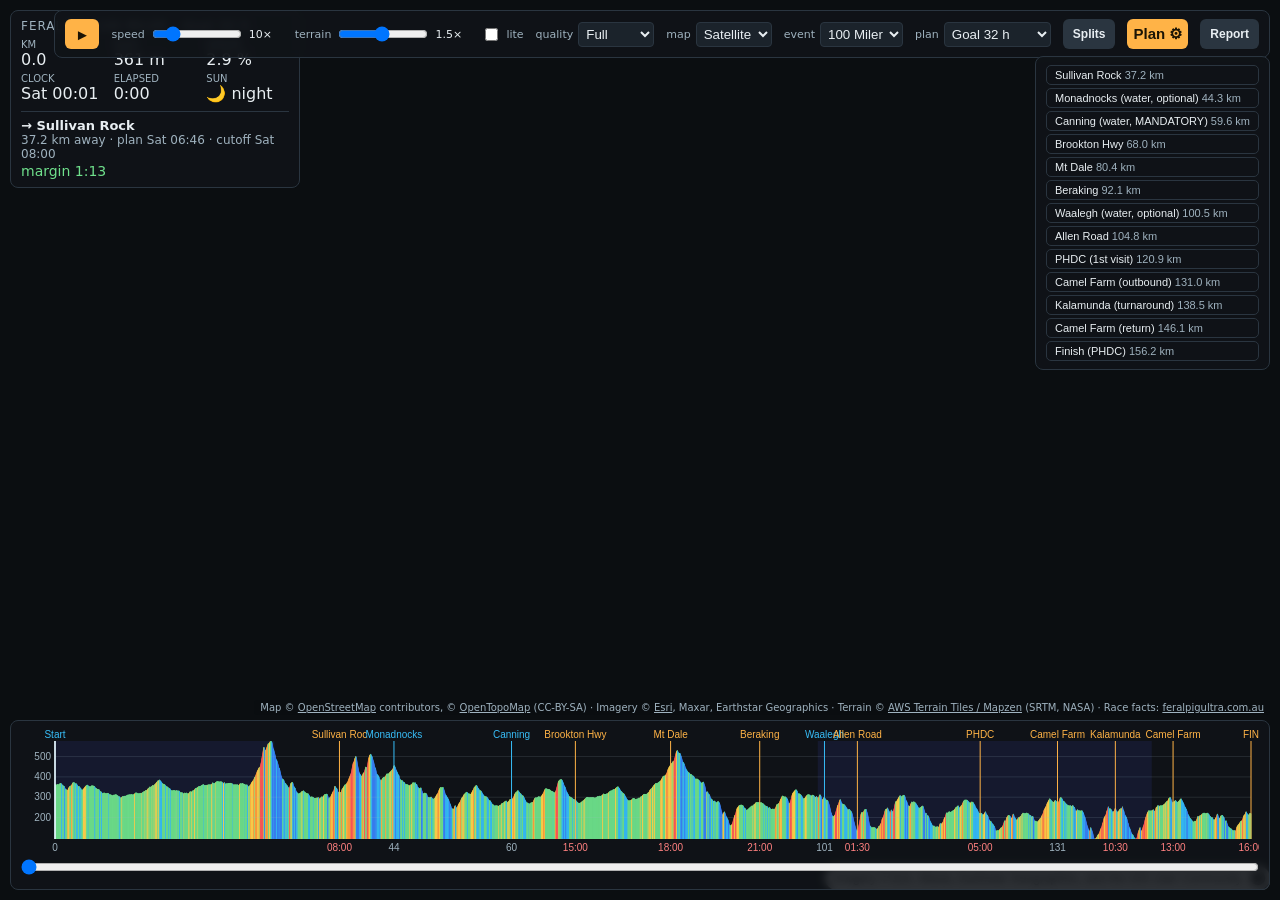
==== commit 2b72f9c1: "Add render quality control and auto-lite on choppy playback Co-Authored-By: Claude Fable 5 <noreply@" ====
--- a/index-50k.html
+++ b/index-50k.html
@@ -4,7 +4,7 @@
   <meta charset="UTF-8" />
   <meta name="viewport" content="width=device-width, initial-scale=1.0" />
   <title>Feral Pig 50K — Flyover Race Plan</title>
-  <script type="module" crossorigin src="./assets/index-0e0KlS7e.js"></script>
+  <script type="module" crossorigin src="./assets/index-D97loErm.js"></script>
   <link rel="stylesheet" crossorigin href="./assets/index-Cqxh7d7B.css">
 </head>
 <body>
@@ -33,6 +33,13 @@
       <label class="ctl">speed <input id="speed" type="range" min="1" max="50" value="10" /><span id="speed-label">10×</span></label>
       <label class="ctl">terrain <input id="exagg" type="range" min="1" max="30" value="15" /><span id="exagg-label">1.5×</span></label>
       <label class="ctl" title="Turn off 3D terrain for slower computers"><input id="lite" type="checkbox" /> lite</label>
+      <label class="ctl" title="Map render resolution — lower is faster on slow computers">quality
+        <select id="quality-select">
+          <option value="1">Full</option>
+          <option value="0.7">Medium</option>
+          <option value="0.5">Low</option>
+        </select>
+      </label>
       <label class="ctl">map
         <select id="basemap-select">
           <option value="sat">Satellite</option>
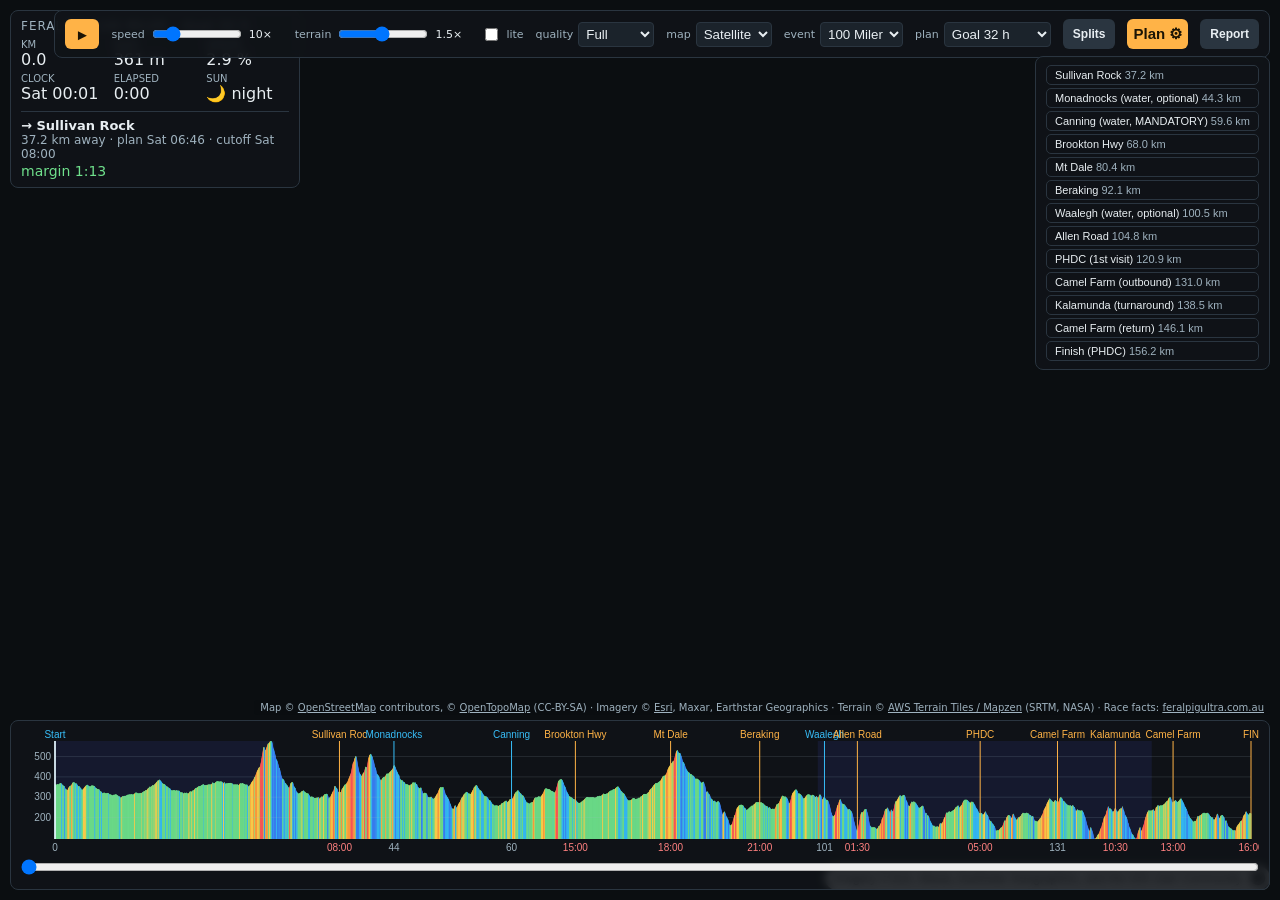
==== commit f1b8042e: "Fix playback stalling at dwell stations (race clock is now the playback state) Co-Authored-By: Claud" ====
--- a/index-50k.html
+++ b/index-50k.html
@@ -4,7 +4,7 @@
   <meta charset="UTF-8" />
   <meta name="viewport" content="width=device-width, initial-scale=1.0" />
   <title>Feral Pig 50K — Flyover Race Plan</title>
-  <script type="module" crossorigin src="./assets/index-D97loErm.js"></script>
+  <script type="module" crossorigin src="./assets/index-C9YVk68q.js"></script>
   <link rel="stylesheet" crossorigin href="./assets/index-Cqxh7d7B.css">
 </head>
 <body>
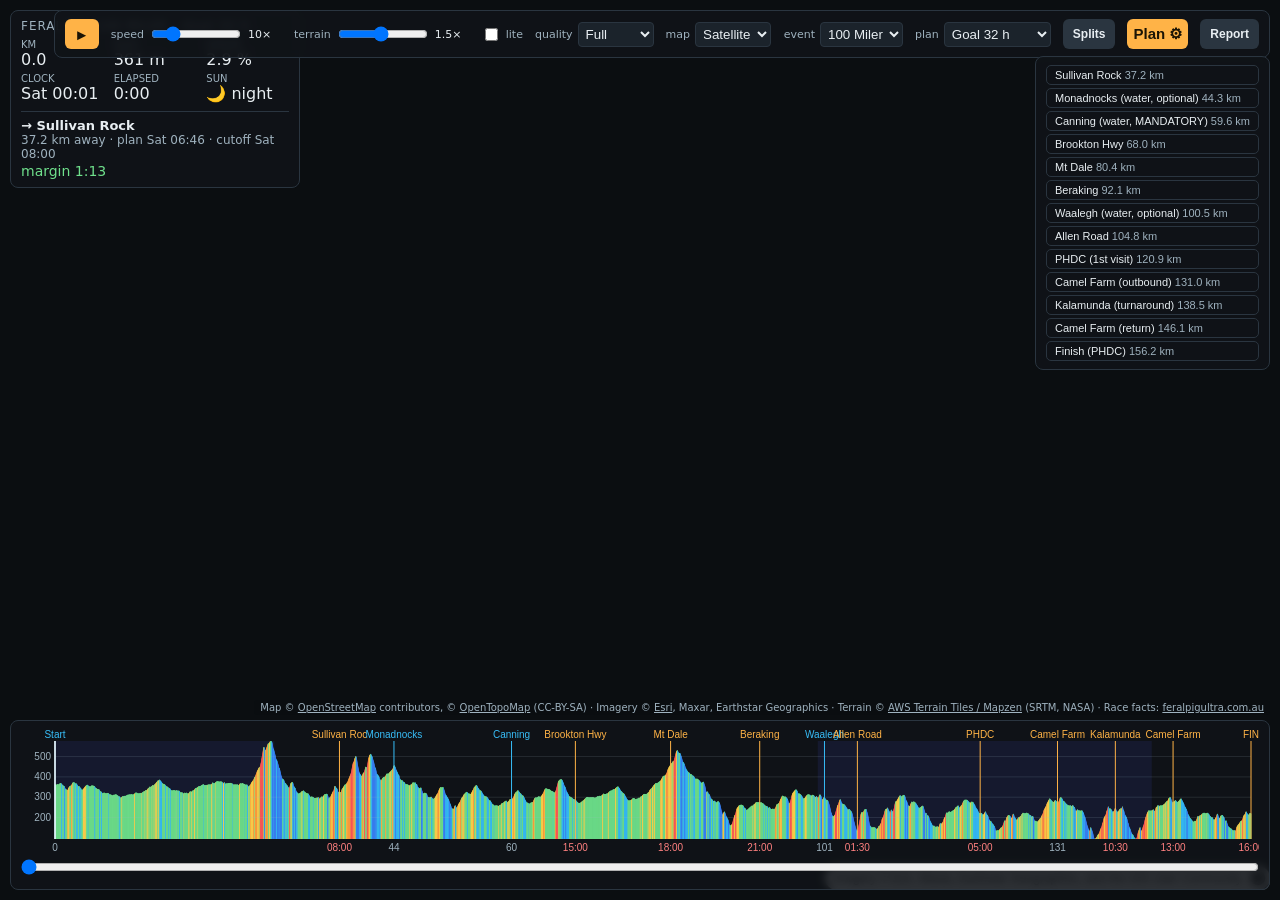
==== commit 2aed07fc: "Add plan-settings link migration (?plan=) and km/h <-> min/km pace toggle in splits Co-Authored-By: " ====
--- a/index-50k.html
+++ b/index-50k.html
@@ -4,8 +4,8 @@
   <meta charset="UTF-8" />
   <meta name="viewport" content="width=device-width, initial-scale=1.0" />
   <title>Feral Pig 50K — Flyover Race Plan</title>
-  <script type="module" crossorigin src="./assets/index-C9YVk68q.js"></script>
-  <link rel="stylesheet" crossorigin href="./assets/index-Cqxh7d7B.css">
+  <script type="module" crossorigin src="./assets/index-BuJeXPjS.js"></script>
+  <link rel="stylesheet" crossorigin href="./assets/index-7K_gac2b.css">
 </head>
 <body>
   <div id="app">
--- a/assets/index-7K_gac2b.css
+++ b/assets/index-7K_gac2b.css
@@ -0,0 +1 @@
+:root{--bg: rgba(16, 20, 24, .88);--fg: #e8eef2;--dim: #9fb2bf;--accent: #ffb347;--red: #ff5a5a;--green: #6fe08c;font-family:Segoe UI,system-ui,sans-serif}*{box-sizing:border-box}html,body,#app{margin:0;height:100%;overflow:hidden;background:#0b0e11;color:var(--fg)}#map{position:absolute;top:0;right:0;bottom:0;left:0}.panel{position:absolute;background:var(--bg);border:1px solid #2a3540;border-radius:8px;padding:8px 10px;-webkit-backdrop-filter:blur(4px);backdrop-filter:blur(4px);z-index:10;font-size:13px}.hidden{display:none!important}#hud{top:10px;left:10px;width:290px}.hud-title{font-weight:700;letter-spacing:1px;font-size:12px;color:var(--accent);margin-bottom:6px}.hud-title span{color:var(--dim);font-weight:400}.hud-grid{display:grid;grid-template-columns:1fr 1fr 1fr;gap:4px 10px}.hud-grid .k{display:block;color:var(--dim);font-size:10px;text-transform:uppercase}.hud-grid .v{font-size:16px;font-variant-numeric:tabular-nums}.hud-next{margin-top:8px;border-top:1px solid #2a3540;padding-top:6px}#hud-next-name{font-weight:600}#hud-next-detail{color:var(--dim);font-size:12px}#hud-margin{font-size:14px;margin-top:2px}#hud-margin.ok{color:var(--green)}#hud-margin.tight{color:var(--red);font-weight:700}#controls{top:10px;right:10px;display:flex;gap:12px;align-items:center}#controls button{background:var(--accent);color:#1b1405;border:0;border-radius:6px;min-width:34px;height:30px;font-size:15px;cursor:pointer;font-weight:700}#controls button#btn-splits,#controls button#btn-report{background:#2a3540;color:var(--fg);font-size:12px;padding:0 10px}.ctl{display:flex;align-items:center;gap:5px;color:var(--dim);font-size:11px}.ctl input[type=range]{width:90px}.ctl select{background:#1b232b;color:var(--fg);border:1px solid #2a3540;border-radius:4px;padding:3px}#speed-label,#exagg-label{width:34px;font-variant-numeric:tabular-nums;color:var(--fg)}#jumps{top:56px;right:10px;display:flex;flex-direction:column;gap:3px;max-height:calc(100% - 300px);overflow-y:auto}#jumps button{background:transparent;border:1px solid #2a3540;color:var(--fg);border-radius:5px;padding:3px 8px;font-size:11px;cursor:pointer;text-align:left;white-space:nowrap}#jumps button:hover{border-color:var(--accent);color:var(--accent)}#jumps .wkm{color:var(--dim)}#profile-wrap{left:10px;right:10px;bottom:10px;height:170px;padding:6px 10px 2px}#profile{width:100%;height:130px;display:block;cursor:crosshair}#scrub{width:100%;margin:2px 0 0}#splits-panel,#report-panel{top:60px;left:50%;transform:translate(-50%);max-height:calc(100% - 260px);width:min(1060px,94vw);overflow:auto;z-index:20}.panel-head{font-weight:700;margin-bottom:6px;display:flex;justify-content:space-between}.panel-head button{background:none;border:0;color:var(--fg);font-size:16px;cursor:pointer}#splits-table table{border-collapse:collapse;width:100%;font-size:12px;font-variant-numeric:tabular-nums}#splits-table th,#splits-table td{padding:3px 8px;text-align:right;border-bottom:1px solid #222c35;white-space:nowrap}#splits-table th{color:var(--dim);position:sticky;top:0;background:#141a20}#splits-table td:first-child,#splits-table th:first-child{text-align:left}.margin-tight{color:var(--red);font-weight:700}.margin-ok{color:var(--green)}#report-pre{font-size:11px;white-space:pre-wrap}#attrib{position:absolute;bottom:185px;right:10px;font-size:10px;color:var(--dim);z-index:5;background:#0b0e1199;padding:2px 6px;border-radius:4px}#attrib a{color:var(--dim)}#plan-panel{top:60px;right:10px;width:320px;max-height:calc(100% - 260px);overflow:auto;z-index:25}.set-grid{display:flex;flex-direction:column;gap:4px;margin-bottom:8px}.set-row{display:flex;justify-content:space-between;align-items:center;gap:8px;color:var(--dim);font-size:12px}.set-row input{width:64px;background:#1b232b;color:var(--fg);border:1px solid #2a3540;border-radius:4px;padding:3px 5px}.set-head{font-weight:700;margin:8px 0 4px}#set-reset{background:#2a3540;color:var(--fg);border:0;border-radius:5px;padding:5px 10px;cursor:pointer}.mini{background:#2a3540;color:var(--fg);border:0;border-radius:4px;padding:2px 8px;font-size:11px;cursor:pointer;margin-right:6px}#pace-toggle{margin:0 0 6px}.set-note{color:var(--dim);font-size:11px;margin-left:8px}#print-sheet{display:none}@media print{#app>*:not(#print-sheet){display:none!important}html,body,#app{height:auto;overflow:visible;background:#fff;color:#000}#print-sheet{display:block;font-size:10pt;color:#000}#print-sheet h1{font-size:14pt;margin:0 0 2mm}#print-sheet .sub{font-size:9pt;margin-bottom:3mm}#print-sheet table{border-collapse:collapse;width:100%;font-size:8.5pt}#print-sheet th,#print-sheet td{border:.3mm solid #999;padding:1mm 1.5mm;text-align:right}#print-sheet td:first-child,#print-sheet th:first-child{text-align:left}#print-sheet .margin-tight{font-weight:700}#print-sheet .margin-tight:after{content:" ⚠"}}@media (max-width: 760px){#hud{width:230px}.hud-grid{grid-template-columns:1fr 1fr}#controls{flex-wrap:wrap;max-width:46vw}#profile-wrap{height:120px}#profile{height:80px}#attrib{bottom:135px}}.maplibregl-map{font:12px/20px Helvetica Neue,Arial,Helvetica,sans-serif;overflow:hidden;position:relative;-webkit-tap-highlight-color:rgb(0 0 0/0)}.maplibregl-canvas{left:0;position:absolute;top:0}.maplibregl-map:fullscreen{height:100%;width:100%}.maplibregl-ctrl-group button.maplibregl-ctrl-compass{touch-action:none}.maplibregl-canvas-container.maplibregl-interactive,.maplibregl-ctrl-group button.maplibregl-ctrl-compass{cursor:grab;-webkit-user-select:none;-moz-user-select:none;user-select:none}.maplibregl-canvas-container.maplibregl-interactive.maplibregl-track-pointer{cursor:pointer}.maplibregl-canvas-container.maplibregl-interactive:active,.maplibregl-ctrl-group button.maplibregl-ctrl-compass:active{cursor:grabbing}.maplibregl-canvas-container.maplibregl-touch-zoom-rotate,.maplibregl-canvas-container.maplibregl-touch-zoom-rotate .maplibregl-canvas{touch-action:pan-x pan-y}.maplibregl-canvas-container.maplibregl-touch-drag-pan,.maplibregl-canvas-container.maplibregl-touch-drag-pan .maplibregl-canvas{touch-action:pinch-zoom}.maplibregl-canvas-container.maplibregl-touch-zoom-rotate.maplibregl-touch-drag-pan,.maplibregl-canvas-container.maplibregl-touch-zoom-rotate.maplibregl-touch-drag-pan .maplibregl-canvas{touch-action:none}.maplibregl-canvas-container.maplibregl-touch-drag-pan.maplibregl-cooperative-gestures,.maplibregl-canvas-container.maplibregl-touch-drag-pan.maplibregl-cooperative-gestures .maplibregl-canvas{touch-action:pan-x pan-y}.maplibregl-ctrl-bottom-left,.maplibregl-ctrl-bottom-right,.maplibregl-ctrl-top-left,.maplibregl-ctrl-top-right{pointer-events:none;position:absolute;z-index:2}.maplibregl-ctrl-top-left{left:0;top:0}.maplibregl-ctrl-top-right{right:0;top:0}.maplibregl-ctrl-bottom-left{bottom:0;left:0}.maplibregl-ctrl-bottom-right{bottom:0;right:0}.maplibregl-ctrl{clear:both;pointer-events:auto;transform:translate(0)}.maplibregl-ctrl-top-left .maplibregl-ctrl{float:left;margin:10px 0 0 10px}.maplibregl-ctrl-top-right .maplibregl-ctrl{float:right;margin:10px 10px 0 0}.maplibregl-ctrl-bottom-left .maplibregl-ctrl{float:left;margin:0 0 10px 10px}.maplibregl-ctrl-bottom-right .maplibregl-ctrl{float:right;margin:0 10px 10px 0}.maplibregl-ctrl-group{background:#fff;border-radius:4px}.maplibregl-ctrl-group:not(:empty){box-shadow:0 0 0 2px #0000001a}@media (forced-colors:active){.maplibregl-ctrl-group:not(:empty){box-shadow:0 0 0 2px ButtonText}}.maplibregl-ctrl-group button{background-color:transparent;border:0;box-sizing:border-box;cursor:pointer;display:block;height:29px;outline:none;padding:0;width:29px}.maplibregl-ctrl-group button+button{border-top:1px solid #ddd}.maplibregl-ctrl button .maplibregl-ctrl-icon{background-position:50%;background-repeat:no-repeat;display:block;height:100%;width:100%}@media (forced-colors:active){.maplibregl-ctrl-icon{background-color:transparent}.maplibregl-ctrl-group button+button{border-top:1px solid ButtonText}}.maplibregl-ctrl button::-moz-focus-inner{border:0;padding:0}.maplibregl-ctrl-attrib-button:focus,.maplibregl-ctrl-group button:focus{box-shadow:0 0 2px 2px #0096ff}.maplibregl-ctrl button:disabled{cursor:not-allowed}.maplibregl-ctrl button:disabled .maplibregl-ctrl-icon{opacity:.25}.maplibregl-ctrl button:not(:disabled):hover{background-color:#0000000d}.maplibregl-ctrl-group button:focus:focus-visible{box-shadow:0 0 2px 2px #0096ff}.maplibregl-ctrl-group button:focus:not(:focus-visible){box-shadow:none}.maplibregl-ctrl-group button:focus:first-child{border-radius:4px 4px 0 0}.maplibregl-ctrl-group button:focus:last-child{border-radius:0 0 4px 4px}.maplibregl-ctrl-group button:focus:only-child{border-radius:inherit}.maplibregl-ctrl button.maplibregl-ctrl-zoom-out .maplibregl-ctrl-icon{background-image:url("data:image/svg+xml;charset=utf-8,%3Csvg xmlns='http://www.w3.org/2000/svg' width='29' height='29' fill='%23333' viewBox='0 0 29 29'%3E%3Cpath d='M10 13c-.75 0-1.5.75-1.5 1.5S9.25 16 10 16h9c.75 0 1.5-.75 1.5-1.5S19.75 13 19 13z'/%3E%3C/svg%3E")}.maplibregl-ctrl button.maplibregl-ctrl-zoom-in .maplibregl-ctrl-icon{background-image:url("data:image/svg+xml;charset=utf-8,%3Csvg xmlns='http://www.w3.org/2000/svg' width='29' height='29' fill='%23333' viewBox='0 0 29 29'%3E%3Cpath d='M14.5 8.5c-.75 0-1.5.75-1.5 1.5v3h-3c-.75 0-1.5.75-1.5 1.5S9.25 16 10 16h3v3c0 .75.75 1.5 1.5 1.5S16 19.75 16 19v-3h3c.75 0 1.5-.75 1.5-1.5S19.75 13 19 13h-3v-3c0-.75-.75-1.5-1.5-1.5'/%3E%3C/svg%3E")}@media (forced-colors:active){.maplibregl-ctrl button.maplibregl-ctrl-zoom-out .maplibregl-ctrl-icon{background-image:url("data:image/svg+xml;charset=utf-8,%3Csvg xmlns='http://www.w3.org/2000/svg' width='29' height='29' fill='%23fff' viewBox='0 0 29 29'%3E%3Cpath d='M10 13c-.75 0-1.5.75-1.5 1.5S9.25 16 10 16h9c.75 0 1.5-.75 1.5-1.5S19.75 13 19 13z'/%3E%3C/svg%3E")}.maplibregl-ctrl button.maplibregl-ctrl-zoom-in .maplibregl-ctrl-icon{background-image:url("data:image/svg+xml;charset=utf-8,%3Csvg xmlns='http://www.w3.org/2000/svg' width='29' height='29' fill='%23fff' viewBox='0 0 29 29'%3E%3Cpath d='M14.5 8.5c-.75 0-1.5.75-1.5 1.5v3h-3c-.75 0-1.5.75-1.5 1.5S9.25 16 10 16h3v3c0 .75.75 1.5 1.5 1.5S16 19.75 16 19v-3h3c.75 0 1.5-.75 1.5-1.5S19.75 13 19 13h-3v-3c0-.75-.75-1.5-1.5-1.5'/%3E%3C/svg%3E")}}@media (forced-colors:active) and (prefers-color-scheme:light){.maplibregl-ctrl button.maplibregl-ctrl-zoom-out .maplibregl-ctrl-icon{background-image:url("data:image/svg+xml;charset=utf-8,%3Csvg xmlns='http://www.w3.org/2000/svg' width='29' height='29' viewBox='0 0 29 29'%3E%3Cpath d='M10 13c-.75 0-1.5.75-1.5 1.5S9.25 16 10 16h9c.75 0 1.5-.75 1.5-1.5S19.75 13 19 13z'/%3E%3C/svg%3E")}.maplibregl-ctrl button.maplibregl-ctrl-zoom-in .maplibregl-ctrl-icon{background-image:url("data:image/svg+xml;charset=utf-8,%3Csvg xmlns='http://www.w3.org/2000/svg' width='29' height='29' viewBox='0 0 29 29'%3E%3Cpath d='M14.5 8.5c-.75 0-1.5.75-1.5 1.5v3h-3c-.75 0-1.5.75-1.5 1.5S9.25 16 10 16h3v3c0 .75.75 1.5 1.5 1.5S16 19.75 16 19v-3h3c.75 0 1.5-.75 1.5-1.5S19.75 13 19 13h-3v-3c0-.75-.75-1.5-1.5-1.5'/%3E%3C/svg%3E")}}.maplibregl-ctrl button.maplibregl-ctrl-fullscreen .maplibregl-ctrl-icon{background-image:url("data:image/svg+xml;charset=utf-8,%3Csvg xmlns='http://www.w3.org/2000/svg' width='29' height='29' fill='%23333' viewBox='0 0 29 29'%3E%3Cpath d='M24 16v5.5c0 1.75-.75 2.5-2.5 2.5H16v-1l3-1.5-4-5.5 1-1 5.5 4 1.5-3zM6 16l1.5 3 5.5-4 1 1-4 5.5 3 1.5v1H7.5C5.75 24 5 23.25 5 21.5V16zm7-11v1l-3 1.5 4 5.5-1 1-5.5-4L6 13H5V7.5C5 5.75 5.75 5 7.5 5zm11 2.5c0-1.75-.75-2.5-2.5-2.5H16v1l3 1.5-4 5.5 1 1 5.5-4 1.5 3h1z'/%3E%3C/svg%3E")}.maplibregl-ctrl button.maplibregl-ctrl-shrink .maplibregl-ctrl-icon{background-image:url("data:image/svg+xml;charset=utf-8,%3Csvg xmlns='http://www.w3.org/2000/svg' width='29' height='29' viewBox='0 0 29 29'%3E%3Cpath d='M18.5 16c-1.75 0-2.5.75-2.5 2.5V24h1l1.5-3 5.5 4 1-1-4-5.5 3-1.5v-1zM13 18.5c0-1.75-.75-2.5-2.5-2.5H5v1l3 1.5L4 24l1 1 5.5-4 1.5 3h1zm3-8c0 1.75.75 2.5 2.5 2.5H24v-1l-3-1.5L25 5l-1-1-5.5 4L17 5h-1zM10.5 13c1.75 0 2.5-.75 2.5-2.5V5h-1l-1.5 3L5 4 4 5l4 5.5L5 12v1z'/%3E%3C/svg%3E")}@media (forced-colors:active){.maplibregl-ctrl button.maplibregl-ctrl-fullscreen .maplibregl-ctrl-icon{background-image:url("data:image/svg+xml;charset=utf-8,%3Csvg xmlns='http://www.w3.org/2000/svg' width='29' height='29' fill='%23fff' viewBox='0 0 29 29'%3E%3Cpath d='M24 16v5.5c0 1.75-.75 2.5-2.5 2.5H16v-1l3-1.5-4-5.5 1-1 5.5 4 1.5-3zM6 16l1.5 3 5.5-4 1 1-4 5.5 3 1.5v1H7.5C5.75 24 5 23.25 5 21.5V16zm7-11v1l-3 1.5 4 5.5-1 1-5.5-4L6 13H5V7.5C5 5.75 5.75 5 7.5 5zm11 2.5c0-1.75-.75-2.5-2.5-2.5H16v1l3 1.5-4 5.5 1 1 5.5-4 1.5 3h1z'/%3E%3C/svg%3E")}.maplibregl-ctrl button.maplibregl-ctrl-shrink .maplibregl-ctrl-icon{background-image:url("data:image/svg+xml;charset=utf-8,%3Csvg xmlns='http://www.w3.org/2000/svg' width='29' height='29' fill='%23fff' viewBox='0 0 29 29'%3E%3Cpath d='M18.5 16c-1.75 0-2.5.75-2.5 2.5V24h1l1.5-3 5.5 4 1-1-4-5.5 3-1.5v-1zM13 18.5c0-1.75-.75-2.5-2.5-2.5H5v1l3 1.5L4 24l1 1 5.5-4 1.5 3h1zm3-8c0 1.75.75 2.5 2.5 2.5H24v-1l-3-1.5L25 5l-1-1-5.5 4L17 5h-1zM10.5 13c1.75 0 2.5-.75 2.5-2.5V5h-1l-1.5 3L5 4 4 5l4 5.5L5 12v1z'/%3E%3C/svg%3E")}}@media (forced-colors:active) and (prefers-color-scheme:light){.maplibregl-ctrl button.maplibregl-ctrl-fullscreen .maplibregl-ctrl-icon{background-image:url("data:image/svg+xml;charset=utf-8,%3Csvg xmlns='http://www.w3.org/2000/svg' width='29' height='29' viewBox='0 0 29 29'%3E%3Cpath d='M24 16v5.5c0 1.75-.75 2.5-2.5 2.5H16v-1l3-1.5-4-5.5 1-1 5.5 4 1.5-3zM6 16l1.5 3 5.5-4 1 1-4 5.5 3 1.5v1H7.5C5.75 24 5 23.25 5 21.5V16zm7-11v1l-3 1.5 4 5.5-1 1-5.5-4L6 13H5V7.5C5 5.75 5.75 5 7.5 5zm11 2.5c0-1.75-.75-2.5-2.5-2.5H16v1l3 1.5-4 5.5 1 1 5.5-4 1.5 3h1z'/%3E%3C/svg%3E")}.maplibregl-ctrl button.maplibregl-ctrl-shrink .maplibregl-ctrl-icon{background-image:url("data:image/svg+xml;charset=utf-8,%3Csvg xmlns='http://www.w3.org/2000/svg' width='29' height='29' viewBox='0 0 29 29'%3E%3Cpath d='M18.5 16c-1.75 0-2.5.75-2.5 2.5V24h1l1.5-3 5.5 4 1-1-4-5.5 3-1.5v-1zM13 18.5c0-1.75-.75-2.5-2.5-2.5H5v1l3 1.5L4 24l1 1 5.5-4 1.5 3h1zm3-8c0 1.75.75 2.5 2.5 2.5H24v-1l-3-1.5L25 5l-1-1-5.5 4L17 5h-1zM10.5 13c1.75 0 2.5-.75 2.5-2.5V5h-1l-1.5 3L5 4 4 5l4 5.5L5 12v1z'/%3E%3C/svg%3E")}}.maplibregl-ctrl button.maplibregl-ctrl-compass .maplibregl-ctrl-icon{background-image:url("data:image/svg+xml;charset=utf-8,%3Csvg xmlns='http://www.w3.org/2000/svg' width='29' height='29' fill='%23333' viewBox='0 0 29 29'%3E%3Cpath d='m10.5 14 4-8 4 8z'/%3E%3Cpath fill='%23ccc' d='m10.5 16 4 8 4-8z'/%3E%3C/svg%3E")}@media (forced-colors:active){.maplibregl-ctrl button.maplibregl-ctrl-compass .maplibregl-ctrl-icon{background-image:url("data:image/svg+xml;charset=utf-8,%3Csvg xmlns='http://www.w3.org/2000/svg' width='29' height='29' fill='%23fff' viewBox='0 0 29 29'%3E%3Cpath d='m10.5 14 4-8 4 8z'/%3E%3Cpath fill='%23ccc' d='m10.5 16 4 8 4-8z'/%3E%3C/svg%3E")}}@media (forced-colors:active) and (prefers-color-scheme:light){.maplibregl-ctrl button.maplibregl-ctrl-compass .maplibregl-ctrl-icon{background-image:url("data:image/svg+xml;charset=utf-8,%3Csvg xmlns='http://www.w3.org/2000/svg' width='29' height='29' viewBox='0 0 29 29'%3E%3Cpath d='m10.5 14 4-8 4 8z'/%3E%3Cpath fill='%23ccc' d='m10.5 16 4 8 4-8z'/%3E%3C/svg%3E")}}.maplibregl-ctrl button.maplibregl-ctrl-terrain .maplibregl-ctrl-icon{background-image:url("data:image/svg+xml;charset=utf-8,%3Csvg xmlns='http://www.w3.org/2000/svg' width='22' height='22' fill='%23333' viewBox='0 0 22 22'%3E%3Cpath d='m1.754 13.406 4.453-4.851 3.09 3.09 3.281 3.277.969-.969-3.309-3.312 3.844-4.121 6.148 6.886h1.082v-.855l-7.207-8.07-4.84 5.187L6.169 6.57l-5.48 5.965v.871ZM.688 16.844h20.625v1.375H.688Zm0 0'/%3E%3C/svg%3E")}.maplibregl-ctrl button.maplibregl-ctrl-terrain-enabled .maplibregl-ctrl-icon{background-image:url("data:image/svg+xml;charset=utf-8,%3Csvg xmlns='http://www.w3.org/2000/svg' width='22' height='22' fill='%2333b5e5' viewBox='0 0 22 22'%3E%3Cpath d='m1.754 13.406 4.453-4.851 3.09 3.09 3.281 3.277.969-.969-3.309-3.312 3.844-4.121 6.148 6.886h1.082v-.855l-7.207-8.07-4.84 5.187L6.169 6.57l-5.48 5.965v.871ZM.688 16.844h20.625v1.375H.688Zm0 0'/%3E%3C/svg%3E")}.maplibregl-ctrl button.maplibregl-ctrl-geolocate .maplibregl-ctrl-icon{background-image:url("data:image/svg+xml;charset=utf-8,%3Csvg xmlns='http://www.w3.org/2000/svg' width='29' height='29' fill='%23333' viewBox='0 0 20 20'%3E%3Cpath d='M10 4C9 4 9 5 9 5v.1A5 5 0 0 0 5.1 9H5s-1 0-1 1 1 1 1 1h.1A5 5 0 0 0 9 14.9v.1s0 1 1 1 1-1 1-1v-.1a5 5 0 0 0 3.9-3.9h.1s1 0 1-1-1-1-1-1h-.1A5 5 0 0 0 11 5.1V5s0-1-1-1m0 2.5a3.5 3.5 0 1 1 0 7 3.5 3.5 0 1 1 0-7'/%3E%3Ccircle cx='10' cy='10' r='2'/%3E%3C/svg%3E")}.maplibregl-ctrl button.maplibregl-ctrl-geolocate:disabled .maplibregl-ctrl-icon{background-image:url("data:image/svg+xml;charset=utf-8,%3Csvg xmlns='http://www.w3.org/2000/svg' width='29' height='29' fill='%23aaa' viewBox='0 0 20 20'%3E%3Cpath d='M10 4C9 4 9 5 9 5v.1A5 5 0 0 0 5.1 9H5s-1 0-1 1 1 1 1 1h.1A5 5 0 0 0 9 14.9v.1s0 1 1 1 1-1 1-1v-.1a5 5 0 0 0 3.9-3.9h.1s1 0 1-1-1-1-1-1h-.1A5 5 0 0 0 11 5.1V5s0-1-1-1m0 2.5a3.5 3.5 0 1 1 0 7 3.5 3.5 0 1 1 0-7'/%3E%3Ccircle cx='10' cy='10' r='2'/%3E%3Cpath fill='red' d='m14 5 1 1-9 9-1-1z'/%3E%3C/svg%3E")}.maplibregl-ctrl button.maplibregl-ctrl-geolocate.maplibregl-ctrl-geolocate-active .maplibregl-ctrl-icon{background-image:url("data:image/svg+xml;charset=utf-8,%3Csvg xmlns='http://www.w3.org/2000/svg' width='29' height='29' fill='%2333b5e5' viewBox='0 0 20 20'%3E%3Cpath d='M10 4C9 4 9 5 9 5v.1A5 5 0 0 0 5.1 9H5s-1 0-1 1 1 1 1 1h.1A5 5 0 0 0 9 14.9v.1s0 1 1 1 1-1 1-1v-.1a5 5 0 0 0 3.9-3.9h.1s1 0 1-1-1-1-1-1h-.1A5 5 0 0 0 11 5.1V5s0-1-1-1m0 2.5a3.5 3.5 0 1 1 0 7 3.5 3.5 0 1 1 0-7'/%3E%3Ccircle cx='10' cy='10' r='2'/%3E%3C/svg%3E")}.maplibregl-ctrl button.maplibregl-ctrl-geolocate.maplibregl-ctrl-geolocate-active-error .maplibregl-ctrl-icon{background-image:url("data:image/svg+xml;charset=utf-8,%3Csvg xmlns='http://www.w3.org/2000/svg' width='29' height='29' fill='%23e58978' viewBox='0 0 20 20'%3E%3Cpath d='M10 4C9 4 9 5 9 5v.1A5 5 0 0 0 5.1 9H5s-1 0-1 1 1 1 1 1h.1A5 5 0 0 0 9 14.9v.1s0 1 1 1 1-1 1-1v-.1a5 5 0 0 0 3.9-3.9h.1s1 0 1-1-1-1-1-1h-.1A5 5 0 0 0 11 5.1V5s0-1-1-1m0 2.5a3.5 3.5 0 1 1 0 7 3.5 3.5 0 1 1 0-7'/%3E%3Ccircle cx='10' cy='10' r='2'/%3E%3C/svg%3E")}.maplibregl-ctrl button.maplibregl-ctrl-geolocate.maplibregl-ctrl-geolocate-background .maplibregl-ctrl-icon{background-image:url("data:image/svg+xml;charset=utf-8,%3Csvg xmlns='http://www.w3.org/2000/svg' width='29' height='29' fill='%2333b5e5' viewBox='0 0 20 20'%3E%3Cpath d='M10 4C9 4 9 5 9 5v.1A5 5 0 0 0 5.1 9H5s-1 0-1 1 1 1 1 1h.1A5 5 0 0 0 9 14.9v.1s0 1 1 1 1-1 1-1v-.1a5 5 0 0 0 3.9-3.9h.1s1 0 1-1-1-1-1-1h-.1A5 5 0 0 0 11 5.1V5s0-1-1-1m0 2.5a3.5 3.5 0 1 1 0 7 3.5 3.5 0 1 1 0-7'/%3E%3C/svg%3E")}.maplibregl-ctrl button.maplibregl-ctrl-geolocate.maplibregl-ctrl-geolocate-background-error .maplibregl-ctrl-icon{background-image:url("data:image/svg+xml;charset=utf-8,%3Csvg xmlns='http://www.w3.org/2000/svg' width='29' height='29' fill='%23e54e33' viewBox='0 0 20 20'%3E%3Cpath d='M10 4C9 4 9 5 9 5v.1A5 5 0 0 0 5.1 9H5s-1 0-1 1 1 1 1 1h.1A5 5 0 0 0 9 14.9v.1s0 1 1 1 1-1 1-1v-.1a5 5 0 0 0 3.9-3.9h.1s1 0 1-1-1-1-1-1h-.1A5 5 0 0 0 11 5.1V5s0-1-1-1m0 2.5a3.5 3.5 0 1 1 0 7 3.5 3.5 0 1 1 0-7'/%3E%3C/svg%3E")}.maplibregl-ctrl button.maplibregl-ctrl-geolocate.maplibregl-ctrl-geolocate-waiting .maplibregl-ctrl-icon{animation:maplibregl-spin 2s linear infinite}@media (forced-colors:active){.maplibregl-ctrl button.maplibregl-ctrl-geolocate .maplibregl-ctrl-icon{background-image:url("data:image/svg+xml;charset=utf-8,%3Csvg xmlns='http://www.w3.org/2000/svg' width='29' height='29' fill='%23fff' viewBox='0 0 20 20'%3E%3Cpath d='M10 4C9 4 9 5 9 5v.1A5 5 0 0 0 5.1 9H5s-1 0-1 1 1 1 1 1h.1A5 5 0 0 0 9 14.9v.1s0 1 1 1 1-1 1-1v-.1a5 5 0 0 0 3.9-3.9h.1s1 0 1-1-1-1-1-1h-.1A5 5 0 0 0 11 5.1V5s0-1-1-1m0 2.5a3.5 3.5 0 1 1 0 7 3.5 3.5 0 1 1 0-7'/%3E%3Ccircle cx='10' cy='10' r='2'/%3E%3C/svg%3E")}.maplibregl-ctrl button.maplibregl-ctrl-geolocate:disabled .maplibregl-ctrl-icon{background-image:url("data:image/svg+xml;charset=utf-8,%3Csvg xmlns='http://www.w3.org/2000/svg' width='29' height='29' fill='%23999' viewBox='0 0 20 20'%3E%3Cpath d='M10 4C9 4 9 5 9 5v.1A5 5 0 0 0 5.1 9H5s-1 0-1 1 1 1 1 1h.1A5 5 0 0 0 9 14.9v.1s0 1 1 1 1-1 1-1v-.1a5 5 0 0 0 3.9-3.9h.1s1 0 1-1-1-1-1-1h-.1A5 5 0 0 0 11 5.1V5s0-1-1-1m0 2.5a3.5 3.5 0 1 1 0 7 3.5 3.5 0 1 1 0-7'/%3E%3Ccircle cx='10' cy='10' r='2'/%3E%3Cpath fill='red' d='m14 5 1 1-9 9-1-1z'/%3E%3C/svg%3E")}.maplibregl-ctrl button.maplibregl-ctrl-geolocate.maplibregl-ctrl-geolocate-active .maplibregl-ctrl-icon{background-image:url("data:image/svg+xml;charset=utf-8,%3Csvg xmlns='http://www.w3.org/2000/svg' width='29' height='29' fill='%2333b5e5' viewBox='0 0 20 20'%3E%3Cpath d='M10 4C9 4 9 5 9 5v.1A5 5 0 0 0 5.1 9H5s-1 0-1 1 1 1 1 1h.1A5 5 0 0 0 9 14.9v.1s0 1 1 1 1-1 1-1v-.1a5 5 0 0 0 3.9-3.9h.1s1 0 1-1-1-1-1-1h-.1A5 5 0 0 0 11 5.1V5s0-1-1-1m0 2.5a3.5 3.5 0 1 1 0 7 3.5 3.5 0 1 1 0-7'/%3E%3Ccircle cx='10' cy='10' r='2'/%3E%3C/svg%3E")}.maplibregl-ctrl button.maplibregl-ctrl-geolocate.maplibregl-ctrl-geolocate-active-error .maplibregl-ctrl-icon{background-image:url("data:image/svg+xml;charset=utf-8,%3Csvg xmlns='http://www.w3.org/2000/svg' width='29' height='29' fill='%23e58978' viewBox='0 0 20 20'%3E%3Cpath d='M10 4C9 4 9 5 9 5v.1A5 5 0 0 0 5.1 9H5s-1 0-1 1 1 1 1 1h.1A5 5 0 0 0 9 14.9v.1s0 1 1 1 1-1 1-1v-.1a5 5 0 0 0 3.9-3.9h.1s1 0 1-1-1-1-1-1h-.1A5 5 0 0 0 11 5.1V5s0-1-1-1m0 2.5a3.5 3.5 0 1 1 0 7 3.5 3.5 0 1 1 0-7'/%3E%3Ccircle cx='10' cy='10' r='2'/%3E%3C/svg%3E")}.maplibregl-ctrl button.maplibregl-ctrl-geolocate.maplibregl-ctrl-geolocate-background .maplibregl-ctrl-icon{background-image:url("data:image/svg+xml;charset=utf-8,%3Csvg xmlns='http://www.w3.org/2000/svg' width='29' height='29' fill='%2333b5e5' viewBox='0 0 20 20'%3E%3Cpath d='M10 4C9 4 9 5 9 5v.1A5 5 0 0 0 5.1 9H5s-1 0-1 1 1 1 1 1h.1A5 5 0 0 0 9 14.9v.1s0 1 1 1 1-1 1-1v-.1a5 5 0 0 0 3.9-3.9h.1s1 0 1-1-1-1-1-1h-.1A5 5 0 0 0 11 5.1V5s0-1-1-1m0 2.5a3.5 3.5 0 1 1 0 7 3.5 3.5 0 1 1 0-7'/%3E%3C/svg%3E")}.maplibregl-ctrl button.maplibregl-ctrl-geolocate.maplibregl-ctrl-geolocate-background-error .maplibregl-ctrl-icon{background-image:url("data:image/svg+xml;charset=utf-8,%3Csvg xmlns='http://www.w3.org/2000/svg' width='29' height='29' fill='%23e54e33' viewBox='0 0 20 20'%3E%3Cpath d='M10 4C9 4 9 5 9 5v.1A5 5 0 0 0 5.1 9H5s-1 0-1 1 1 1 1 1h.1A5 5 0 0 0 9 14.9v.1s0 1 1 1 1-1 1-1v-.1a5 5 0 0 0 3.9-3.9h.1s1 0 1-1-1-1-1-1h-.1A5 5 0 0 0 11 5.1V5s0-1-1-1m0 2.5a3.5 3.5 0 1 1 0 7 3.5 3.5 0 1 1 0-7'/%3E%3C/svg%3E")}}@media (forced-colors:active) and (prefers-color-scheme:light){.maplibregl-ctrl button.maplibregl-ctrl-geolocate .maplibregl-ctrl-icon{background-image:url("data:image/svg+xml;charset=utf-8,%3Csvg xmlns='http://www.w3.org/2000/svg' width='29' height='29' viewBox='0 0 20 20'%3E%3Cpath d='M10 4C9 4 9 5 9 5v.1A5 5 0 0 0 5.1 9H5s-1 0-1 1 1 1 1 1h.1A5 5 0 0 0 9 14.9v.1s0 1 1 1 1-1 1-1v-.1a5 5 0 0 0 3.9-3.9h.1s1 0 1-1-1-1-1-1h-.1A5 5 0 0 0 11 5.1V5s0-1-1-1m0 2.5a3.5 3.5 0 1 1 0 7 3.5 3.5 0 1 1 0-7'/%3E%3Ccircle cx='10' cy='10' r='2'/%3E%3C/svg%3E")}.maplibregl-ctrl button.maplibregl-ctrl-geolocate:disabled .maplibregl-ctrl-icon{background-image:url("data:image/svg+xml;charset=utf-8,%3Csvg xmlns='http://www.w3.org/2000/svg' width='29' height='29' fill='%23666' viewBox='0 0 20 20'%3E%3Cpath d='M10 4C9 4 9 5 9 5v.1A5 5 0 0 0 5.1 9H5s-1 0-1 1 1 1 1 1h.1A5 5 0 0 0 9 14.9v.1s0 1 1 1 1-1 1-1v-.1a5 5 0 0 0 3.9-3.9h.1s1 0 1-1-1-1-1-1h-.1A5 5 0 0 0 11 5.1V5s0-1-1-1m0 2.5a3.5 3.5 0 1 1 0 7 3.5 3.5 0 1 1 0-7'/%3E%3Ccircle cx='10' cy='10' r='2'/%3E%3Cpath fill='red' d='m14 5 1 1-9 9-1-1z'/%3E%3C/svg%3E")}}@keyframes maplibregl-spin{0%{transform:rotate(0)}to{transform:rotate(1turn)}}a.maplibregl-ctrl-logo{background-image:url("data:image/svg+xml;charset=utf-8,%3Csvg xmlns='http://www.w3.org/2000/svg' width='88' height='23' fill='none'%3E%3Cpath fill='%23000' fill-opacity='.4' fill-rule='evenodd' d='M17.408 16.796h-1.827l2.501-12.095h.198l3.324 6.533.988 2.19.988-2.19 3.258-6.533h.181l2.6 12.095h-1.81l-1.218-5.644-.362-1.71-.658 1.71-2.929 5.644h-.098l-2.914-5.644-.757-1.71-.345 1.71zm1.958-3.42-.726 3.663a1.255 1.255 0 0 1-1.232 1.011h-1.827a1.255 1.255 0 0 1-1.229-1.509l2.501-12.095a1.255 1.255 0 0 1 1.23-1.001h.197a1.25 1.25 0 0 1 1.12.685l3.19 6.273 3.125-6.263a1.25 1.25 0 0 1 1.123-.695h.181a1.255 1.255 0 0 1 1.227.991l1.443 6.71a5 5 0 0 1 .314-.787l.009-.016a4.6 4.6 0 0 1 1.777-1.887c.782-.46 1.668-.667 2.611-.667a4.6 4.6 0 0 1 1.7.32l.306.134c.21-.16.474-.256.759-.256h1.694a1.255 1.255 0 0 1 1.212.925 1.255 1.255 0 0 1 1.212-.925h1.711c.284 0 .545.094.755.252.613-.3 1.312-.45 2.075-.45 1.356 0 2.557.445 3.482 1.4q.47.48.763 1.064V4.701a1.255 1.255 0 0 1 1.255-1.255h1.86A1.255 1.255 0 0 1 54.44 4.7v9.194h2.217c.19 0 .37.043.532.118v-4.77c0-.356.147-.678.385-.906a2.42 2.42 0 0 1-.682-1.71c0-.665.267-1.253.735-1.7a2.45 2.45 0 0 1 1.722-.674 2.43 2.43 0 0 1 1.705.675q.318.302.504.683V4.7a1.255 1.255 0 0 1 1.255-1.255h1.744A1.255 1.255 0 0 1 65.812 4.7v3.335a4.8 4.8 0 0 1 1.526-.246c.938 0 1.817.214 2.59.69a4.47 4.47 0 0 1 1.67 1.743v-.98a1.255 1.255 0 0 1 1.256-1.256h1.777c.233 0 .451.064.639.174a3.4 3.4 0 0 1 1.567-.372c.346 0 .861.02 1.285.232a1.25 1.25 0 0 1 .689 1.004 4.7 4.7 0 0 1 .853-.588c.795-.44 1.675-.647 2.61-.647 1.385 0 2.65.39 3.525 1.396.836.938 1.168 2.173 1.168 3.528q-.001.515-.056 1.051a1.255 1.255 0 0 1-.947 1.09l.408.952a1.255 1.255 0 0 1-.477 1.552c-.418.268-.92.463-1.458.612-.613.171-1.304.244-2.049.244-1.06 0-2.043-.207-2.886-.698l-.015-.008c-.798-.48-1.419-1.135-1.818-1.963l-.004-.008a5.8 5.8 0 0 1-.548-2.512q0-.429.053-.843a1.3 1.3 0 0 1-.333-.086l-.166-.004c-.223 0-.426.062-.643.228-.03.024-.142.139-.142.59v3.883a1.255 1.255 0 0 1-1.256 1.256h-1.777a1.255 1.255 0 0 1-1.256-1.256V15.69l-.032.057a4.8 4.8 0 0 1-1.86 1.833 5.04 5.04 0 0 1-2.484.634 4.5 4.5 0 0 1-1.935-.424 1.25 1.25 0 0 1-.764.258h-1.71a1.255 1.255 0 0 1-1.256-1.255V7.687a2.4 2.4 0 0 1-.428.625c.253.23.412.561.412.93v7.553a1.255 1.255 0 0 1-1.256 1.255h-1.843a1.25 1.25 0 0 1-.894-.373c-.228.23-.544.373-.894.373H51.32a1.255 1.255 0 0 1-1.256-1.255v-1.251l-.061.117a4.7 4.7 0 0 1-1.782 1.884 4.77 4.77 0 0 1-2.485.67 5.6 5.6 0 0 1-1.485-.188l.009 2.764a1.255 1.255 0 0 1-1.255 1.259h-1.729a1.255 1.255 0 0 1-1.255-1.255v-3.537a1.255 1.255 0 0 1-1.167.793h-1.679a1.25 1.25 0 0 1-.77-.263 4.5 4.5 0 0 1-1.945.429c-.885 0-1.724-.21-2.495-.632l-.017-.01a5 5 0 0 1-1.081-.836 1.255 1.255 0 0 1-1.254 1.312h-1.81a1.255 1.255 0 0 1-1.228-.99l-.782-3.625-2.044 3.939a1.25 1.25 0 0 1-1.115.676h-.098a1.25 1.25 0 0 1-1.116-.68l-2.061-3.994zM35.92 16.63l.207-.114.223-.15q.493-.356.735-.785l.061-.118.033 1.332h1.678V9.242h-1.694l-.033 1.267q-.133-.329-.526-.658l-.032-.028a3.2 3.2 0 0 0-.668-.428l-.27-.12a3.3 3.3 0 0 0-1.235-.23q-1.136-.001-1.974.493a3.36 3.36 0 0 0-1.3 1.382q-.445.89-.444 2.074 0 1.2.51 2.107a3.8 3.8 0 0 0 1.382 1.381 3.9 3.9 0 0 0 1.893.477q.795 0 1.455-.33zm-2.789-5.38q-.576.675-.575 1.762 0 1.102.559 1.794.576.675 1.645.675a2.25 2.25 0 0 0 .934-.19 2.2 2.2 0 0 0 .468-.29l.178-.161a2.2 2.2 0 0 0 .397-.561q.244-.5.244-1.15v-.115q0-.708-.296-1.267l-.043-.077a2.2 2.2 0 0 0-.633-.709l-.13-.086-.047-.028a2.1 2.1 0 0 0-1.073-.285q-1.052 0-1.629.692zm2.316 2.706c.163-.17.28-.407.28-.83v-.114c0-.292-.06-.508-.15-.68a.96.96 0 0 0-.353-.389.85.85 0 0 0-.464-.127c-.4 0-.56.114-.664.239l-.01.012c-.148.174-.275.45-.275.945 0 .506.122.801.27.99.097.11.266.224.68.224.303 0 .504-.09.687-.269zm7.545 1.705a2.6 2.6 0 0 0 .331.423q.319.33.755.548l.173.074q.65.255 1.49.255 1.02 0 1.844-.493a3.45 3.45 0 0 0 1.316-1.4q.493-.904.493-2.089 0-1.909-.988-2.913-.988-1.02-2.584-1.02-.898 0-1.575.347a3 3 0 0 0-.415.262l-.199.166a3.4 3.4 0 0 0-.64.82V9.242h-1.712v11.553h1.729l-.017-5.134zm.53-1.138q.206.29.48.5l.155.11.053.034q.51.296 1.119.297 1.07 0 1.645-.675.577-.69.576-1.762 0-1.119-.576-1.777-.558-.675-1.645-.675-.435 0-.835.16a2 2 0 0 0-.284.136 2 2 0 0 0-.363.254 2.2 2.2 0 0 0-.46.569l-.082.162a2.6 2.6 0 0 0-.213 1.072v.115q0 .707.296 1.267l.135.211zm.964-.818a1.1 1.1 0 0 0 .367.385.94.94 0 0 0 .476.118c.423 0 .59-.117.687-.23.159-.194.28-.478.28-.95 0-.53-.133-.8-.266-.952l-.021-.025c-.078-.094-.231-.221-.68-.221a1 1 0 0 0-.503.135l-.012.007a.86.86 0 0 0-.335.343c-.073.133-.132.324-.132.614v.115a1.4 1.4 0 0 0 .14.66zm15.7-6.222q.347-.346.346-.856a1.05 1.05 0 0 0-.345-.79 1.18 1.18 0 0 0-.84-.329q-.51 0-.855.33a1.05 1.05 0 0 0-.346.79q0 .51.346.855.345.346.856.346.51 0 .839-.346zm4.337 9.314.033-1.332q.191.403.59.747l.098.081a4 4 0 0 0 .316.224l.223.122a3.2 3.2 0 0 0 1.44.322 3.8 3.8 0 0 0 1.875-.477 3.5 3.5 0 0 0 1.382-1.366q.527-.89.526-2.09 0-1.184-.444-2.073a3.24 3.24 0 0 0-1.283-1.399q-.823-.51-1.942-.51a3.5 3.5 0 0 0-1.527.344l-.086.043-.165.09a3 3 0 0 0-.33.214q-.432.315-.656.707a2 2 0 0 0-.099.198l.082-1.283V4.701h-1.744v12.095zm.473-2.509a2.5 2.5 0 0 0 .566.7q.117.098.245.18l.144.08a2.1 2.1 0 0 0 .975.232q1.07 0 1.645-.675.576-.69.576-1.778 0-1.102-.576-1.777-.56-.691-1.645-.692a2.2 2.2 0 0 0-1.015.235q-.22.113-.415.282l-.15.142a2.1 2.1 0 0 0-.42.594q-.223.479-.223 1.1v.115q0 .705.293 1.26zm2.616-.293c.157-.191.28-.479.28-.967 0-.51-.13-.79-.276-.961l-.021-.026c-.082-.1-.232-.225-.67-.225a.87.87 0 0 0-.681.279l-.012.011c-.154.155-.274.38-.274.807v.115c0 .285.057.499.144.669a1.1 1.1 0 0 0 .367.405c.137.082.28.123.455.123.423 0 .59-.118.686-.23zm8.266-3.013q.345-.13.724-.14l.069-.002q.493 0 .642.099l.247-1.794q-.196-.099-.717-.099a2.3 2.3 0 0 0-.545.063 2 2 0 0 0-.411.148 2.2 2.2 0 0 0-.4.249 2.5 2.5 0 0 0-.485.499 2.7 2.7 0 0 0-.32.581l-.05.137v-1.48h-1.778v7.553h1.777v-3.884q0-.546.159-.943a1.5 1.5 0 0 1 .466-.636 2.5 2.5 0 0 1 .399-.253 2 2 0 0 1 .224-.099zm9.784 2.656.05-.922q0-1.743-.856-2.698-.838-.97-2.584-.97-1.119-.001-2.007.493a3.46 3.46 0 0 0-1.4 1.382q-.493.906-.493 2.106 0 1.07.428 1.975.428.89 1.332 1.432.906.526 2.255.526.973 0 1.668-.185l.044-.012.135-.04q.613-.184.984-.421l-.542-1.267q-.3.162-.642.274l-.297.087q-.51.131-1.3.131-.954 0-1.497-.444a1.6 1.6 0 0 1-.192-.193q-.366-.44-.512-1.234l-.004-.021zm-5.427-1.256-.003.022h3.752v-.138q-.011-.727-.288-1.118a1 1 0 0 0-.156-.176q-.46-.428-1.316-.428-.986 0-1.494.604-.379.45-.494 1.234zm-27.053 2.77V4.7h-1.86v12.095h5.333V15.15zm7.103-5.908v7.553h-1.843V9.242h1.843z'/%3E%3Cpath fill='%23fff' d='m19.63 11.151-.757-1.71-.345 1.71-1.12 5.644h-1.827L18.083 4.7h.197l3.325 6.533.988 2.19.988-2.19L26.839 4.7h.181l2.6 12.095h-1.81l-1.218-5.644-.362-1.71-.658 1.71-2.93 5.644h-.098l-2.913-5.644zm14.836 5.81q-1.02 0-1.893-.478a3.8 3.8 0 0 1-1.381-1.382q-.51-.906-.51-2.106 0-1.185.444-2.074a3.36 3.36 0 0 1 1.3-1.382q.839-.494 1.974-.494a3.3 3.3 0 0 1 1.234.231 3.3 3.3 0 0 1 .97.575q.396.33.527.659l.033-1.267h1.694v7.553H37.18l-.033-1.332q-.279.593-1.02 1.053a3.17 3.17 0 0 1-1.662.444zm.296-1.482q.938 0 1.58-.642.642-.66.642-1.711v-.115q0-.708-.296-1.267a2.2 2.2 0 0 0-.807-.872 2.1 2.1 0 0 0-1.119-.313q-1.053 0-1.629.692-.575.675-.575 1.76 0 1.103.559 1.795.577.675 1.645.675zm6.521-6.237h1.711v1.4q.906-1.597 2.83-1.597 1.596 0 2.584 1.02.988 1.005.988 2.914 0 1.185-.493 2.09a3.46 3.46 0 0 1-1.316 1.399 3.5 3.5 0 0 1-1.844.493q-.954 0-1.662-.329a2.67 2.67 0 0 1-1.086-.97l.017 5.134h-1.728zm4.048 6.22q1.07 0 1.645-.674.577-.69.576-1.762 0-1.119-.576-1.777-.558-.675-1.645-.675-.592 0-1.12.296-.51.28-.822.823-.296.527-.296 1.234v.115q0 .708.296 1.267.313.543.823.855.51.296 1.119.297z'/%3E%3Cpath fill='%23e1e3e9' d='M51.325 4.7h1.86v10.45h3.473v1.646h-5.333zm7.12 4.542h1.843v7.553h-1.843zm.905-1.415a1.16 1.16 0 0 1-.856-.346 1.17 1.17 0 0 1-.346-.856 1.05 1.05 0 0 1 .346-.79q.346-.329.856-.329.494 0 .839.33a1.05 1.05 0 0 1 .345.79 1.16 1.16 0 0 1-.345.855q-.33.346-.84.346zm7.875 9.133a3.17 3.17 0 0 1-1.662-.444q-.723-.46-1.004-1.053l-.033 1.332h-1.71V4.701h1.743v4.657l-.082 1.283q.279-.658 1.086-1.119a3.5 3.5 0 0 1 1.778-.477q1.119 0 1.942.51a3.24 3.24 0 0 1 1.283 1.4q.445.888.444 2.072 0 1.201-.526 2.09a3.5 3.5 0 0 1-1.382 1.366 3.8 3.8 0 0 1-1.876.477zm-.296-1.481q1.069 0 1.645-.675.577-.69.577-1.778 0-1.102-.577-1.776-.56-.691-1.645-.692a2.12 2.12 0 0 0-1.58.659q-.642.641-.642 1.694v.115q0 .71.296 1.267a2.4 2.4 0 0 0 .807.872 2.1 2.1 0 0 0 1.119.313zm5.927-6.237h1.777v1.481q.263-.757.856-1.217a2.14 2.14 0 0 1 1.349-.46q.527 0 .724.098l-.247 1.794q-.149-.099-.642-.099-.774 0-1.416.494-.626.493-.626 1.58v3.883h-1.777V9.242zm9.534 7.718q-1.35 0-2.255-.526-.904-.543-1.332-1.432a4.6 4.6 0 0 1-.428-1.975q0-1.2.493-2.106a3.46 3.46 0 0 1 1.4-1.382q.889-.495 2.007-.494 1.744 0 2.584.97.855.956.856 2.7 0 .444-.05.92h-5.43q.18 1.005.708 1.45.542.443 1.497.443.79 0 1.3-.131a4 4 0 0 0 .938-.362l.542 1.267q-.411.263-1.119.46-.708.198-1.711.197zm1.596-4.558q.016-1.02-.444-1.432-.46-.428-1.316-.428-1.728 0-1.991 1.86z'/%3E%3Cpath d='M5.074 15.948a.484.657 0 0 0-.486.659v1.84a.484.657 0 0 0 .486.659h4.101a.484.657 0 0 0 .486-.659v-1.84a.484.657 0 0 0-.486-.659zm3.56 1.16H5.617v.838h3.017z' style='fill:%23fff;fill-rule:evenodd;stroke-width:1.03600001'/%3E%3Cg style='stroke-width:1.12603545'%3E%3Cpath d='M-9.408-1.416c-3.833-.025-7.056 2.912-7.08 6.615-.02 3.08 1.653 4.832 3.107 6.268.903.892 1.721 1.74 2.32 2.902l-.525-.004c-.543-.003-.992.304-1.24.639a1.87 1.87 0 0 0-.362 1.121l-.011 1.877c-.003.402.104.787.347 1.125.244.338.688.653 1.23.656l4.142.028c.542.003.99-.306 1.238-.641a1.87 1.87 0 0 0 .363-1.121l.012-1.875a1.87 1.87 0 0 0-.348-1.127c-.243-.338-.688-.653-1.23-.656l-.518-.004c.597-1.145 1.425-1.983 2.348-2.87 1.473-1.414 3.18-3.149 3.2-6.226-.016-3.59-2.923-6.684-6.993-6.707m-.006 1.1v.002c3.274.02 5.92 2.532 5.9 5.6-.017 2.706-1.39 4.026-2.863 5.44-1.034.994-2.118 2.033-2.814 3.633-.018.041-.052.055-.075.065q-.013.004-.02.01a.34.34 0 0 1-.226.084.34.34 0 0 1-.224-.086l-.092-.077c-.699-1.615-1.768-2.669-2.781-3.67-1.454-1.435-2.797-2.762-2.78-5.478.02-3.067 2.7-5.545 5.975-5.523m-.02 2.826c-1.62-.01-2.944 1.315-2.955 2.96-.01 1.646 1.295 2.988 2.916 2.999h.002c1.621.01 2.943-1.316 2.953-2.961.011-1.646-1.294-2.988-2.916-2.998m-.005 1.1c1.017.006 1.829.83 1.822 1.89s-.83 1.874-1.848 1.867c-1.018-.006-1.829-.83-1.822-1.89s.83-1.874 1.848-1.868m-2.155 11.857 4.14.025c.271.002.49.305.487.676l-.013 1.875c-.003.37-.224.67-.495.668l-4.14-.025c-.27-.002-.487-.306-.485-.676l.012-1.875c.003-.37.224-.67.494-.668' style='color:%23000;font-style:normal;font-variant:normal;font-weight:400;font-stretch:normal;font-size:medium;line-height:normal;font-family:sans-serif;font-variant-ligatures:normal;font-variant-position:normal;font-variant-caps:normal;font-variant-numeric:normal;font-variant-alternates:normal;font-feature-settings:normal;text-indent:0;text-align:start;text-decoration:none;text-decoration-line:none;text-decoration-style:solid;text-decoration-color:%23000;letter-spacing:normal;word-spacing:normal;text-transform:none;writing-mode:lr-tb;direction:ltr;text-orientation:mixed;dominant-baseline:auto;baseline-shift:baseline;text-anchor:start;white-space:normal;shape-padding:0;clip-rule:evenodd;display:inline;overflow:visible;visibility:visible;opacity:1;isolation:auto;mix-blend-mode:normal;color-interpolation:sRGB;color-interpolation-filters:linearRGB;solid-color:%23000;solid-opacity:1;vector-effect:none;fill:%23000;fill-opacity:.4;fill-rule:evenodd;stroke:none;stroke-width:2.47727823;stroke-linecap:butt;stroke-linejoin:miter;stroke-miterlimit:4;stroke-dasharray:none;stroke-dashoffset:0;stroke-opacity:1;color-rendering:auto;image-rendering:auto;shape-rendering:auto;text-rendering:auto' transform='translate(15.553 2.85)scale(.88807)'/%3E%3Cpath d='M-9.415-.316C-12.69-.338-15.37 2.14-15.39 5.207c-.017 2.716 1.326 4.041 2.78 5.477 1.013 1 2.081 2.055 2.78 3.67l.092.076a.34.34 0 0 0 .225.086.34.34 0 0 0 .227-.083l.019-.01c.022-.009.057-.024.074-.064.697-1.6 1.78-2.64 2.814-3.634 1.473-1.414 2.847-2.733 2.864-5.44.02-3.067-2.627-5.58-5.901-5.601m-.057 8.784c1.621.011 2.944-1.315 2.955-2.96.01-1.646-1.295-2.988-2.916-2.999-1.622-.01-2.945 1.315-2.955 2.96s1.295 2.989 2.916 3' style='clip-rule:evenodd;fill:%23e1e3e9;fill-opacity:1;fill-rule:evenodd;stroke:none;stroke-width:2.47727823;stroke-miterlimit:4;stroke-dasharray:none;stroke-opacity:.4' transform='translate(15.553 2.85)scale(.88807)'/%3E%3Cpath d='M-11.594 15.465c-.27-.002-.492.297-.494.668l-.012 1.876c-.003.371.214.673.485.675l4.14.027c.271.002.492-.298.495-.668l.012-1.877c.003-.37-.215-.672-.485-.674z' style='clip-rule:evenodd;fill:%23fff;fill-opacity:1;fill-rule:evenodd;stroke:none;stroke-width:2.47727823;stroke-miterlimit:4;stroke-dasharray:none;stroke-opacity:.4' transform='translate(15.553 2.85)scale(.88807)'/%3E%3C/g%3E%3C/svg%3E");background-repeat:no-repeat;cursor:pointer;display:block;height:23px;margin:0 0 -4px -4px;overflow:hidden;width:88px}a.maplibregl-ctrl-logo.maplibregl-compact{width:14px}@media (forced-colors:active){a.maplibregl-ctrl-logo{background-color:transparent;background-image:url("data:image/svg+xml;charset=utf-8,%3Csvg xmlns='http://www.w3.org/2000/svg' width='88' height='23' fill='none'%3E%3Cpath fill='%23000' fill-opacity='.4' fill-rule='evenodd' d='M17.408 16.796h-1.827l2.501-12.095h.198l3.324 6.533.988 2.19.988-2.19 3.258-6.533h.181l2.6 12.095h-1.81l-1.218-5.644-.362-1.71-.658 1.71-2.929 5.644h-.098l-2.914-5.644-.757-1.71-.345 1.71zm1.958-3.42-.726 3.663a1.255 1.255 0 0 1-1.232 1.011h-1.827a1.255 1.255 0 0 1-1.229-1.509l2.501-12.095a1.255 1.255 0 0 1 1.23-1.001h.197a1.25 1.25 0 0 1 1.12.685l3.19 6.273 3.125-6.263a1.25 1.25 0 0 1 1.123-.695h.181a1.255 1.255 0 0 1 1.227.991l1.443 6.71a5 5 0 0 1 .314-.787l.009-.016a4.6 4.6 0 0 1 1.777-1.887c.782-.46 1.668-.667 2.611-.667a4.6 4.6 0 0 1 1.7.32l.306.134c.21-.16.474-.256.759-.256h1.694a1.255 1.255 0 0 1 1.212.925 1.255 1.255 0 0 1 1.212-.925h1.711c.284 0 .545.094.755.252.613-.3 1.312-.45 2.075-.45 1.356 0 2.557.445 3.482 1.4q.47.48.763 1.064V4.701a1.255 1.255 0 0 1 1.255-1.255h1.86A1.255 1.255 0 0 1 54.44 4.7v9.194h2.217c.19 0 .37.043.532.118v-4.77c0-.356.147-.678.385-.906a2.42 2.42 0 0 1-.682-1.71c0-.665.267-1.253.735-1.7a2.45 2.45 0 0 1 1.722-.674 2.43 2.43 0 0 1 1.705.675q.318.302.504.683V4.7a1.255 1.255 0 0 1 1.255-1.255h1.744A1.255 1.255 0 0 1 65.812 4.7v3.335a4.8 4.8 0 0 1 1.526-.246c.938 0 1.817.214 2.59.69a4.47 4.47 0 0 1 1.67 1.743v-.98a1.255 1.255 0 0 1 1.256-1.256h1.777c.233 0 .451.064.639.174a3.4 3.4 0 0 1 1.567-.372c.346 0 .861.02 1.285.232a1.25 1.25 0 0 1 .689 1.004 4.7 4.7 0 0 1 .853-.588c.795-.44 1.675-.647 2.61-.647 1.385 0 2.65.39 3.525 1.396.836.938 1.168 2.173 1.168 3.528q-.001.515-.056 1.051a1.255 1.255 0 0 1-.947 1.09l.408.952a1.255 1.255 0 0 1-.477 1.552c-.418.268-.92.463-1.458.612-.613.171-1.304.244-2.049.244-1.06 0-2.043-.207-2.886-.698l-.015-.008c-.798-.48-1.419-1.135-1.818-1.963l-.004-.008a5.8 5.8 0 0 1-.548-2.512q0-.429.053-.843a1.3 1.3 0 0 1-.333-.086l-.166-.004c-.223 0-.426.062-.643.228-.03.024-.142.139-.142.59v3.883a1.255 1.255 0 0 1-1.256 1.256h-1.777a1.255 1.255 0 0 1-1.256-1.256V15.69l-.032.057a4.8 4.8 0 0 1-1.86 1.833 5.04 5.04 0 0 1-2.484.634 4.5 4.5 0 0 1-1.935-.424 1.25 1.25 0 0 1-.764.258h-1.71a1.255 1.255 0 0 1-1.256-1.255V7.687a2.4 2.4 0 0 1-.428.625c.253.23.412.561.412.93v7.553a1.255 1.255 0 0 1-1.256 1.255h-1.843a1.25 1.25 0 0 1-.894-.373c-.228.23-.544.373-.894.373H51.32a1.255 1.255 0 0 1-1.256-1.255v-1.251l-.061.117a4.7 4.7 0 0 1-1.782 1.884 4.77 4.77 0 0 1-2.485.67 5.6 5.6 0 0 1-1.485-.188l.009 2.764a1.255 1.255 0 0 1-1.255 1.259h-1.729a1.255 1.255 0 0 1-1.255-1.255v-3.537a1.255 1.255 0 0 1-1.167.793h-1.679a1.25 1.25 0 0 1-.77-.263 4.5 4.5 0 0 1-1.945.429c-.885 0-1.724-.21-2.495-.632l-.017-.01a5 5 0 0 1-1.081-.836 1.255 1.255 0 0 1-1.254 1.312h-1.81a1.255 1.255 0 0 1-1.228-.99l-.782-3.625-2.044 3.939a1.25 1.25 0 0 1-1.115.676h-.098a1.25 1.25 0 0 1-1.116-.68l-2.061-3.994zM35.92 16.63l.207-.114.223-.15q.493-.356.735-.785l.061-.118.033 1.332h1.678V9.242h-1.694l-.033 1.267q-.133-.329-.526-.658l-.032-.028a3.2 3.2 0 0 0-.668-.428l-.27-.12a3.3 3.3 0 0 0-1.235-.23q-1.136-.001-1.974.493a3.36 3.36 0 0 0-1.3 1.382q-.445.89-.444 2.074 0 1.2.51 2.107a3.8 3.8 0 0 0 1.382 1.381 3.9 3.9 0 0 0 1.893.477q.795 0 1.455-.33zm-2.789-5.38q-.576.675-.575 1.762 0 1.102.559 1.794.576.675 1.645.675a2.25 2.25 0 0 0 .934-.19 2.2 2.2 0 0 0 .468-.29l.178-.161a2.2 2.2 0 0 0 .397-.561q.244-.5.244-1.15v-.115q0-.708-.296-1.267l-.043-.077a2.2 2.2 0 0 0-.633-.709l-.13-.086-.047-.028a2.1 2.1 0 0 0-1.073-.285q-1.052 0-1.629.692zm2.316 2.706c.163-.17.28-.407.28-.83v-.114c0-.292-.06-.508-.15-.68a.96.96 0 0 0-.353-.389.85.85 0 0 0-.464-.127c-.4 0-.56.114-.664.239l-.01.012c-.148.174-.275.45-.275.945 0 .506.122.801.27.99.097.11.266.224.68.224.303 0 .504-.09.687-.269zm7.545 1.705a2.6 2.6 0 0 0 .331.423q.319.33.755.548l.173.074q.65.255 1.49.255 1.02 0 1.844-.493a3.45 3.45 0 0 0 1.316-1.4q.493-.904.493-2.089 0-1.909-.988-2.913-.988-1.02-2.584-1.02-.898 0-1.575.347a3 3 0 0 0-.415.262l-.199.166a3.4 3.4 0 0 0-.64.82V9.242h-1.712v11.553h1.729l-.017-5.134zm.53-1.138q.206.29.48.5l.155.11.053.034q.51.296 1.119.297 1.07 0 1.645-.675.577-.69.576-1.762 0-1.119-.576-1.777-.558-.675-1.645-.675-.435 0-.835.16a2 2 0 0 0-.284.136 2 2 0 0 0-.363.254 2.2 2.2 0 0 0-.46.569l-.082.162a2.6 2.6 0 0 0-.213 1.072v.115q0 .707.296 1.267l.135.211zm.964-.818a1.1 1.1 0 0 0 .367.385.94.94 0 0 0 .476.118c.423 0 .59-.117.687-.23.159-.194.28-.478.28-.95 0-.53-.133-.8-.266-.952l-.021-.025c-.078-.094-.231-.221-.68-.221a1 1 0 0 0-.503.135l-.012.007a.86.86 0 0 0-.335.343c-.073.133-.132.324-.132.614v.115a1.4 1.4 0 0 0 .14.66zm15.7-6.222q.347-.346.346-.856a1.05 1.05 0 0 0-.345-.79 1.18 1.18 0 0 0-.84-.329q-.51 0-.855.33a1.05 1.05 0 0 0-.346.79q0 .51.346.855.345.346.856.346.51 0 .839-.346zm4.337 9.314.033-1.332q.191.403.59.747l.098.081a4 4 0 0 0 .316.224l.223.122a3.2 3.2 0 0 0 1.44.322 3.8 3.8 0 0 0 1.875-.477 3.5 3.5 0 0 0 1.382-1.366q.527-.89.526-2.09 0-1.184-.444-2.073a3.24 3.24 0 0 0-1.283-1.399q-.823-.51-1.942-.51a3.5 3.5 0 0 0-1.527.344l-.086.043-.165.09a3 3 0 0 0-.33.214q-.432.315-.656.707a2 2 0 0 0-.099.198l.082-1.283V4.701h-1.744v12.095zm.473-2.509a2.5 2.5 0 0 0 .566.7q.117.098.245.18l.144.08a2.1 2.1 0 0 0 .975.232q1.07 0 1.645-.675.576-.69.576-1.778 0-1.102-.576-1.777-.56-.691-1.645-.692a2.2 2.2 0 0 0-1.015.235q-.22.113-.415.282l-.15.142a2.1 2.1 0 0 0-.42.594q-.223.479-.223 1.1v.115q0 .705.293 1.26zm2.616-.293c.157-.191.28-.479.28-.967 0-.51-.13-.79-.276-.961l-.021-.026c-.082-.1-.232-.225-.67-.225a.87.87 0 0 0-.681.279l-.012.011c-.154.155-.274.38-.274.807v.115c0 .285.057.499.144.669a1.1 1.1 0 0 0 .367.405c.137.082.28.123.455.123.423 0 .59-.118.686-.23zm8.266-3.013q.345-.13.724-.14l.069-.002q.493 0 .642.099l.247-1.794q-.196-.099-.717-.099a2.3 2.3 0 0 0-.545.063 2 2 0 0 0-.411.148 2.2 2.2 0 0 0-.4.249 2.5 2.5 0 0 0-.485.499 2.7 2.7 0 0 0-.32.581l-.05.137v-1.48h-1.778v7.553h1.777v-3.884q0-.546.159-.943a1.5 1.5 0 0 1 .466-.636 2.5 2.5 0 0 1 .399-.253 2 2 0 0 1 .224-.099zm9.784 2.656.05-.922q0-1.743-.856-2.698-.838-.97-2.584-.97-1.119-.001-2.007.493a3.46 3.46 0 0 0-1.4 1.382q-.493.906-.493 2.106 0 1.07.428 1.975.428.89 1.332 1.432.906.526 2.255.526.973 0 1.668-.185l.044-.012.135-.04q.613-.184.984-.421l-.542-1.267q-.3.162-.642.274l-.297.087q-.51.131-1.3.131-.954 0-1.497-.444a1.6 1.6 0 0 1-.192-.193q-.366-.44-.512-1.234l-.004-.021zm-5.427-1.256-.003.022h3.752v-.138q-.011-.727-.288-1.118a1 1 0 0 0-.156-.176q-.46-.428-1.316-.428-.986 0-1.494.604-.379.45-.494 1.234zm-27.053 2.77V4.7h-1.86v12.095h5.333V15.15zm7.103-5.908v7.553h-1.843V9.242h1.843z'/%3E%3Cpath fill='%23fff' d='m19.63 11.151-.757-1.71-.345 1.71-1.12 5.644h-1.827L18.083 4.7h.197l3.325 6.533.988 2.19.988-2.19L26.839 4.7h.181l2.6 12.095h-1.81l-1.218-5.644-.362-1.71-.658 1.71-2.93 5.644h-.098l-2.913-5.644zm14.836 5.81q-1.02 0-1.893-.478a3.8 3.8 0 0 1-1.381-1.382q-.51-.906-.51-2.106 0-1.185.444-2.074a3.36 3.36 0 0 1 1.3-1.382q.839-.494 1.974-.494a3.3 3.3 0 0 1 1.234.231 3.3 3.3 0 0 1 .97.575q.396.33.527.659l.033-1.267h1.694v7.553H37.18l-.033-1.332q-.279.593-1.02 1.053a3.17 3.17 0 0 1-1.662.444zm.296-1.482q.938 0 1.58-.642.642-.66.642-1.711v-.115q0-.708-.296-1.267a2.2 2.2 0 0 0-.807-.872 2.1 2.1 0 0 0-1.119-.313q-1.053 0-1.629.692-.575.675-.575 1.76 0 1.103.559 1.795.577.675 1.645.675zm6.521-6.237h1.711v1.4q.906-1.597 2.83-1.597 1.596 0 2.584 1.02.988 1.005.988 2.914 0 1.185-.493 2.09a3.46 3.46 0 0 1-1.316 1.399 3.5 3.5 0 0 1-1.844.493q-.954 0-1.662-.329a2.67 2.67 0 0 1-1.086-.97l.017 5.134h-1.728zm4.048 6.22q1.07 0 1.645-.674.577-.69.576-1.762 0-1.119-.576-1.777-.558-.675-1.645-.675-.592 0-1.12.296-.51.28-.822.823-.296.527-.296 1.234v.115q0 .708.296 1.267.313.543.823.855.51.296 1.119.297z'/%3E%3Cpath fill='%23e1e3e9' d='M51.325 4.7h1.86v10.45h3.473v1.646h-5.333zm7.12 4.542h1.843v7.553h-1.843zm.905-1.415a1.16 1.16 0 0 1-.856-.346 1.17 1.17 0 0 1-.346-.856 1.05 1.05 0 0 1 .346-.79q.346-.329.856-.329.494 0 .839.33a1.05 1.05 0 0 1 .345.79 1.16 1.16 0 0 1-.345.855q-.33.346-.84.346zm7.875 9.133a3.17 3.17 0 0 1-1.662-.444q-.723-.46-1.004-1.053l-.033 1.332h-1.71V4.701h1.743v4.657l-.082 1.283q.279-.658 1.086-1.119a3.5 3.5 0 0 1 1.778-.477q1.119 0 1.942.51a3.24 3.24 0 0 1 1.283 1.4q.445.888.444 2.072 0 1.201-.526 2.09a3.5 3.5 0 0 1-1.382 1.366 3.8 3.8 0 0 1-1.876.477zm-.296-1.481q1.069 0 1.645-.675.577-.69.577-1.778 0-1.102-.577-1.776-.56-.691-1.645-.692a2.12 2.12 0 0 0-1.58.659q-.642.641-.642 1.694v.115q0 .71.296 1.267a2.4 2.4 0 0 0 .807.872 2.1 2.1 0 0 0 1.119.313zm5.927-6.237h1.777v1.481q.263-.757.856-1.217a2.14 2.14 0 0 1 1.349-.46q.527 0 .724.098l-.247 1.794q-.149-.099-.642-.099-.774 0-1.416.494-.626.493-.626 1.58v3.883h-1.777V9.242zm9.534 7.718q-1.35 0-2.255-.526-.904-.543-1.332-1.432a4.6 4.6 0 0 1-.428-1.975q0-1.2.493-2.106a3.46 3.46 0 0 1 1.4-1.382q.889-.495 2.007-.494 1.744 0 2.584.97.855.956.856 2.7 0 .444-.05.92h-5.43q.18 1.005.708 1.45.542.443 1.497.443.79 0 1.3-.131a4 4 0 0 0 .938-.362l.542 1.267q-.411.263-1.119.46-.708.198-1.711.197zm1.596-4.558q.016-1.02-.444-1.432-.46-.428-1.316-.428-1.728 0-1.991 1.86z'/%3E%3Cpath d='M5.074 15.948a.484.657 0 0 0-.486.659v1.84a.484.657 0 0 0 .486.659h4.101a.484.657 0 0 0 .486-.659v-1.84a.484.657 0 0 0-.486-.659zm3.56 1.16H5.617v.838h3.017z' style='fill:%23fff;fill-rule:evenodd;stroke-width:1.03600001'/%3E%3Cg style='stroke-width:1.12603545'%3E%3Cpath d='M-9.408-1.416c-3.833-.025-7.056 2.912-7.08 6.615-.02 3.08 1.653 4.832 3.107 6.268.903.892 1.721 1.74 2.32 2.902l-.525-.004c-.543-.003-.992.304-1.24.639a1.87 1.87 0 0 0-.362 1.121l-.011 1.877c-.003.402.104.787.347 1.125.244.338.688.653 1.23.656l4.142.028c.542.003.99-.306 1.238-.641a1.87 1.87 0 0 0 .363-1.121l.012-1.875a1.87 1.87 0 0 0-.348-1.127c-.243-.338-.688-.653-1.23-.656l-.518-.004c.597-1.145 1.425-1.983 2.348-2.87 1.473-1.414 3.18-3.149 3.2-6.226-.016-3.59-2.923-6.684-6.993-6.707m-.006 1.1v.002c3.274.02 5.92 2.532 5.9 5.6-.017 2.706-1.39 4.026-2.863 5.44-1.034.994-2.118 2.033-2.814 3.633-.018.041-.052.055-.075.065q-.013.004-.02.01a.34.34 0 0 1-.226.084.34.34 0 0 1-.224-.086l-.092-.077c-.699-1.615-1.768-2.669-2.781-3.67-1.454-1.435-2.797-2.762-2.78-5.478.02-3.067 2.7-5.545 5.975-5.523m-.02 2.826c-1.62-.01-2.944 1.315-2.955 2.96-.01 1.646 1.295 2.988 2.916 2.999h.002c1.621.01 2.943-1.316 2.953-2.961.011-1.646-1.294-2.988-2.916-2.998m-.005 1.1c1.017.006 1.829.83 1.822 1.89s-.83 1.874-1.848 1.867c-1.018-.006-1.829-.83-1.822-1.89s.83-1.874 1.848-1.868m-2.155 11.857 4.14.025c.271.002.49.305.487.676l-.013 1.875c-.003.37-.224.67-.495.668l-4.14-.025c-.27-.002-.487-.306-.485-.676l.012-1.875c.003-.37.224-.67.494-.668' style='color:%23000;font-style:normal;font-variant:normal;font-weight:400;font-stretch:normal;font-size:medium;line-height:normal;font-family:sans-serif;font-variant-ligatures:normal;font-variant-position:normal;font-variant-caps:normal;font-variant-numeric:normal;font-variant-alternates:normal;font-feature-settings:normal;text-indent:0;text-align:start;text-decoration:none;text-decoration-line:none;text-decoration-style:solid;text-decoration-color:%23000;letter-spacing:normal;word-spacing:normal;text-transform:none;writing-mode:lr-tb;direction:ltr;text-orientation:mixed;dominant-baseline:auto;baseline-shift:baseline;text-anchor:start;white-space:normal;shape-padding:0;clip-rule:evenodd;display:inline;overflow:visible;visibility:visible;opacity:1;isolation:auto;mix-blend-mode:normal;color-interpolation:sRGB;color-interpolation-filters:linearRGB;solid-color:%23000;solid-opacity:1;vector-effect:none;fill:%23000;fill-opacity:.4;fill-rule:evenodd;stroke:none;stroke-width:2.47727823;stroke-linecap:butt;stroke-linejoin:miter;stroke-miterlimit:4;stroke-dasharray:none;stroke-dashoffset:0;stroke-opacity:1;color-rendering:auto;image-rendering:auto;shape-rendering:auto;text-rendering:auto' transform='translate(15.553 2.85)scale(.88807)'/%3E%3Cpath d='M-9.415-.316C-12.69-.338-15.37 2.14-15.39 5.207c-.017 2.716 1.326 4.041 2.78 5.477 1.013 1 2.081 2.055 2.78 3.67l.092.076a.34.34 0 0 0 .225.086.34.34 0 0 0 .227-.083l.019-.01c.022-.009.057-.024.074-.064.697-1.6 1.78-2.64 2.814-3.634 1.473-1.414 2.847-2.733 2.864-5.44.02-3.067-2.627-5.58-5.901-5.601m-.057 8.784c1.621.011 2.944-1.315 2.955-2.96.01-1.646-1.295-2.988-2.916-2.999-1.622-.01-2.945 1.315-2.955 2.96s1.295 2.989 2.916 3' style='clip-rule:evenodd;fill:%23e1e3e9;fill-opacity:1;fill-rule:evenodd;stroke:none;stroke-width:2.47727823;stroke-miterlimit:4;stroke-dasharray:none;stroke-opacity:.4' transform='translate(15.553 2.85)scale(.88807)'/%3E%3Cpath d='M-11.594 15.465c-.27-.002-.492.297-.494.668l-.012 1.876c-.003.371.214.673.485.675l4.14.027c.271.002.492-.298.495-.668l.012-1.877c.003-.37-.215-.672-.485-.674z' style='clip-rule:evenodd;fill:%23fff;fill-opacity:1;fill-rule:evenodd;stroke:none;stroke-width:2.47727823;stroke-miterlimit:4;stroke-dasharray:none;stroke-opacity:.4' transform='translate(15.553 2.85)scale(.88807)'/%3E%3C/g%3E%3C/svg%3E")}}@media (forced-colors:active) and (prefers-color-scheme:light){a.maplibregl-ctrl-logo{background-image:url("data:image/svg+xml;charset=utf-8,%3Csvg xmlns='http://www.w3.org/2000/svg' width='88' height='23' fill='none'%3E%3Cpath fill='%23000' fill-opacity='.4' fill-rule='evenodd' d='M17.408 16.796h-1.827l2.501-12.095h.198l3.324 6.533.988 2.19.988-2.19 3.258-6.533h.181l2.6 12.095h-1.81l-1.218-5.644-.362-1.71-.658 1.71-2.929 5.644h-.098l-2.914-5.644-.757-1.71-.345 1.71zm1.958-3.42-.726 3.663a1.255 1.255 0 0 1-1.232 1.011h-1.827a1.255 1.255 0 0 1-1.229-1.509l2.501-12.095a1.255 1.255 0 0 1 1.23-1.001h.197a1.25 1.25 0 0 1 1.12.685l3.19 6.273 3.125-6.263a1.25 1.25 0 0 1 1.123-.695h.181a1.255 1.255 0 0 1 1.227.991l1.443 6.71a5 5 0 0 1 .314-.787l.009-.016a4.6 4.6 0 0 1 1.777-1.887c.782-.46 1.668-.667 2.611-.667a4.6 4.6 0 0 1 1.7.32l.306.134c.21-.16.474-.256.759-.256h1.694a1.255 1.255 0 0 1 1.212.925 1.255 1.255 0 0 1 1.212-.925h1.711c.284 0 .545.094.755.252.613-.3 1.312-.45 2.075-.45 1.356 0 2.557.445 3.482 1.4q.47.48.763 1.064V4.701a1.255 1.255 0 0 1 1.255-1.255h1.86A1.255 1.255 0 0 1 54.44 4.7v9.194h2.217c.19 0 .37.043.532.118v-4.77c0-.356.147-.678.385-.906a2.42 2.42 0 0 1-.682-1.71c0-.665.267-1.253.735-1.7a2.45 2.45 0 0 1 1.722-.674 2.43 2.43 0 0 1 1.705.675q.318.302.504.683V4.7a1.255 1.255 0 0 1 1.255-1.255h1.744A1.255 1.255 0 0 1 65.812 4.7v3.335a4.8 4.8 0 0 1 1.526-.246c.938 0 1.817.214 2.59.69a4.47 4.47 0 0 1 1.67 1.743v-.98a1.255 1.255 0 0 1 1.256-1.256h1.777c.233 0 .451.064.639.174a3.4 3.4 0 0 1 1.567-.372c.346 0 .861.02 1.285.232a1.25 1.25 0 0 1 .689 1.004 4.7 4.7 0 0 1 .853-.588c.795-.44 1.675-.647 2.61-.647 1.385 0 2.65.39 3.525 1.396.836.938 1.168 2.173 1.168 3.528q-.001.515-.056 1.051a1.255 1.255 0 0 1-.947 1.09l.408.952a1.255 1.255 0 0 1-.477 1.552c-.418.268-.92.463-1.458.612-.613.171-1.304.244-2.049.244-1.06 0-2.043-.207-2.886-.698l-.015-.008c-.798-.48-1.419-1.135-1.818-1.963l-.004-.008a5.8 5.8 0 0 1-.548-2.512q0-.429.053-.843a1.3 1.3 0 0 1-.333-.086l-.166-.004c-.223 0-.426.062-.643.228-.03.024-.142.139-.142.59v3.883a1.255 1.255 0 0 1-1.256 1.256h-1.777a1.255 1.255 0 0 1-1.256-1.256V15.69l-.032.057a4.8 4.8 0 0 1-1.86 1.833 5.04 5.04 0 0 1-2.484.634 4.5 4.5 0 0 1-1.935-.424 1.25 1.25 0 0 1-.764.258h-1.71a1.255 1.255 0 0 1-1.256-1.255V7.687a2.4 2.4 0 0 1-.428.625c.253.23.412.561.412.93v7.553a1.255 1.255 0 0 1-1.256 1.255h-1.843a1.25 1.25 0 0 1-.894-.373c-.228.23-.544.373-.894.373H51.32a1.255 1.255 0 0 1-1.256-1.255v-1.251l-.061.117a4.7 4.7 0 0 1-1.782 1.884 4.77 4.77 0 0 1-2.485.67 5.6 5.6 0 0 1-1.485-.188l.009 2.764a1.255 1.255 0 0 1-1.255 1.259h-1.729a1.255 1.255 0 0 1-1.255-1.255v-3.537a1.255 1.255 0 0 1-1.167.793h-1.679a1.25 1.25 0 0 1-.77-.263 4.5 4.5 0 0 1-1.945.429c-.885 0-1.724-.21-2.495-.632l-.017-.01a5 5 0 0 1-1.081-.836 1.255 1.255 0 0 1-1.254 1.312h-1.81a1.255 1.255 0 0 1-1.228-.99l-.782-3.625-2.044 3.939a1.25 1.25 0 0 1-1.115.676h-.098a1.25 1.25 0 0 1-1.116-.68l-2.061-3.994zM35.92 16.63l.207-.114.223-.15q.493-.356.735-.785l.061-.118.033 1.332h1.678V9.242h-1.694l-.033 1.267q-.133-.329-.526-.658l-.032-.028a3.2 3.2 0 0 0-.668-.428l-.27-.12a3.3 3.3 0 0 0-1.235-.23q-1.136-.001-1.974.493a3.36 3.36 0 0 0-1.3 1.382q-.445.89-.444 2.074 0 1.2.51 2.107a3.8 3.8 0 0 0 1.382 1.381 3.9 3.9 0 0 0 1.893.477q.795 0 1.455-.33zm-2.789-5.38q-.576.675-.575 1.762 0 1.102.559 1.794.576.675 1.645.675a2.25 2.25 0 0 0 .934-.19 2.2 2.2 0 0 0 .468-.29l.178-.161a2.2 2.2 0 0 0 .397-.561q.244-.5.244-1.15v-.115q0-.708-.296-1.267l-.043-.077a2.2 2.2 0 0 0-.633-.709l-.13-.086-.047-.028a2.1 2.1 0 0 0-1.073-.285q-1.052 0-1.629.692zm2.316 2.706c.163-.17.28-.407.28-.83v-.114c0-.292-.06-.508-.15-.68a.96.96 0 0 0-.353-.389.85.85 0 0 0-.464-.127c-.4 0-.56.114-.664.239l-.01.012c-.148.174-.275.45-.275.945 0 .506.122.801.27.99.097.11.266.224.68.224.303 0 .504-.09.687-.269zm7.545 1.705a2.6 2.6 0 0 0 .331.423q.319.33.755.548l.173.074q.65.255 1.49.255 1.02 0 1.844-.493a3.45 3.45 0 0 0 1.316-1.4q.493-.904.493-2.089 0-1.909-.988-2.913-.988-1.02-2.584-1.02-.898 0-1.575.347a3 3 0 0 0-.415.262l-.199.166a3.4 3.4 0 0 0-.64.82V9.242h-1.712v11.553h1.729l-.017-5.134zm.53-1.138q.206.29.48.5l.155.11.053.034q.51.296 1.119.297 1.07 0 1.645-.675.577-.69.576-1.762 0-1.119-.576-1.777-.558-.675-1.645-.675-.435 0-.835.16a2 2 0 0 0-.284.136 2 2 0 0 0-.363.254 2.2 2.2 0 0 0-.46.569l-.082.162a2.6 2.6 0 0 0-.213 1.072v.115q0 .707.296 1.267l.135.211zm.964-.818a1.1 1.1 0 0 0 .367.385.94.94 0 0 0 .476.118c.423 0 .59-.117.687-.23.159-.194.28-.478.28-.95 0-.53-.133-.8-.266-.952l-.021-.025c-.078-.094-.231-.221-.68-.221a1 1 0 0 0-.503.135l-.012.007a.86.86 0 0 0-.335.343c-.073.133-.132.324-.132.614v.115a1.4 1.4 0 0 0 .14.66zm15.7-6.222q.347-.346.346-.856a1.05 1.05 0 0 0-.345-.79 1.18 1.18 0 0 0-.84-.329q-.51 0-.855.33a1.05 1.05 0 0 0-.346.79q0 .51.346.855.345.346.856.346.51 0 .839-.346zm4.337 9.314.033-1.332q.191.403.59.747l.098.081a4 4 0 0 0 .316.224l.223.122a3.2 3.2 0 0 0 1.44.322 3.8 3.8 0 0 0 1.875-.477 3.5 3.5 0 0 0 1.382-1.366q.527-.89.526-2.09 0-1.184-.444-2.073a3.24 3.24 0 0 0-1.283-1.399q-.823-.51-1.942-.51a3.5 3.5 0 0 0-1.527.344l-.086.043-.165.09a3 3 0 0 0-.33.214q-.432.315-.656.707a2 2 0 0 0-.099.198l.082-1.283V4.701h-1.744v12.095zm.473-2.509a2.5 2.5 0 0 0 .566.7q.117.098.245.18l.144.08a2.1 2.1 0 0 0 .975.232q1.07 0 1.645-.675.576-.69.576-1.778 0-1.102-.576-1.777-.56-.691-1.645-.692a2.2 2.2 0 0 0-1.015.235q-.22.113-.415.282l-.15.142a2.1 2.1 0 0 0-.42.594q-.223.479-.223 1.1v.115q0 .705.293 1.26zm2.616-.293c.157-.191.28-.479.28-.967 0-.51-.13-.79-.276-.961l-.021-.026c-.082-.1-.232-.225-.67-.225a.87.87 0 0 0-.681.279l-.012.011c-.154.155-.274.38-.274.807v.115c0 .285.057.499.144.669a1.1 1.1 0 0 0 .367.405c.137.082.28.123.455.123.423 0 .59-.118.686-.23zm8.266-3.013q.345-.13.724-.14l.069-.002q.493 0 .642.099l.247-1.794q-.196-.099-.717-.099a2.3 2.3 0 0 0-.545.063 2 2 0 0 0-.411.148 2.2 2.2 0 0 0-.4.249 2.5 2.5 0 0 0-.485.499 2.7 2.7 0 0 0-.32.581l-.05.137v-1.48h-1.778v7.553h1.777v-3.884q0-.546.159-.943a1.5 1.5 0 0 1 .466-.636 2.5 2.5 0 0 1 .399-.253 2 2 0 0 1 .224-.099zm9.784 2.656.05-.922q0-1.743-.856-2.698-.838-.97-2.584-.97-1.119-.001-2.007.493a3.46 3.46 0 0 0-1.4 1.382q-.493.906-.493 2.106 0 1.07.428 1.975.428.89 1.332 1.432.906.526 2.255.526.973 0 1.668-.185l.044-.012.135-.04q.613-.184.984-.421l-.542-1.267q-.3.162-.642.274l-.297.087q-.51.131-1.3.131-.954 0-1.497-.444a1.6 1.6 0 0 1-.192-.193q-.366-.44-.512-1.234l-.004-.021zm-5.427-1.256-.003.022h3.752v-.138q-.011-.727-.288-1.118a1 1 0 0 0-.156-.176q-.46-.428-1.316-.428-.986 0-1.494.604-.379.45-.494 1.234zm-27.053 2.77V4.7h-1.86v12.095h5.333V15.15zm7.103-5.908v7.553h-1.843V9.242h1.843z'/%3E%3Cpath fill='%23fff' d='m19.63 11.151-.757-1.71-.345 1.71-1.12 5.644h-1.827L18.083 4.7h.197l3.325 6.533.988 2.19.988-2.19L26.839 4.7h.181l2.6 12.095h-1.81l-1.218-5.644-.362-1.71-.658 1.71-2.93 5.644h-.098l-2.913-5.644zm14.836 5.81q-1.02 0-1.893-.478a3.8 3.8 0 0 1-1.381-1.382q-.51-.906-.51-2.106 0-1.185.444-2.074a3.36 3.36 0 0 1 1.3-1.382q.839-.494 1.974-.494a3.3 3.3 0 0 1 1.234.231 3.3 3.3 0 0 1 .97.575q.396.33.527.659l.033-1.267h1.694v7.553H37.18l-.033-1.332q-.279.593-1.02 1.053a3.17 3.17 0 0 1-1.662.444zm.296-1.482q.938 0 1.58-.642.642-.66.642-1.711v-.115q0-.708-.296-1.267a2.2 2.2 0 0 0-.807-.872 2.1 2.1 0 0 0-1.119-.313q-1.053 0-1.629.692-.575.675-.575 1.76 0 1.103.559 1.795.577.675 1.645.675zm6.521-6.237h1.711v1.4q.906-1.597 2.83-1.597 1.596 0 2.584 1.02.988 1.005.988 2.914 0 1.185-.493 2.09a3.46 3.46 0 0 1-1.316 1.399 3.5 3.5 0 0 1-1.844.493q-.954 0-1.662-.329a2.67 2.67 0 0 1-1.086-.97l.017 5.134h-1.728zm4.048 6.22q1.07 0 1.645-.674.577-.69.576-1.762 0-1.119-.576-1.777-.558-.675-1.645-.675-.592 0-1.12.296-.51.28-.822.823-.296.527-.296 1.234v.115q0 .708.296 1.267.313.543.823.855.51.296 1.119.297z'/%3E%3Cpath fill='%23e1e3e9' d='M51.325 4.7h1.86v10.45h3.473v1.646h-5.333zm7.12 4.542h1.843v7.553h-1.843zm.905-1.415a1.16 1.16 0 0 1-.856-.346 1.17 1.17 0 0 1-.346-.856 1.05 1.05 0 0 1 .346-.79q.346-.329.856-.329.494 0 .839.33a1.05 1.05 0 0 1 .345.79 1.16 1.16 0 0 1-.345.855q-.33.346-.84.346zm7.875 9.133a3.17 3.17 0 0 1-1.662-.444q-.723-.46-1.004-1.053l-.033 1.332h-1.71V4.701h1.743v4.657l-.082 1.283q.279-.658 1.086-1.119a3.5 3.5 0 0 1 1.778-.477q1.119 0 1.942.51a3.24 3.24 0 0 1 1.283 1.4q.445.888.444 2.072 0 1.201-.526 2.09a3.5 3.5 0 0 1-1.382 1.366 3.8 3.8 0 0 1-1.876.477zm-.296-1.481q1.069 0 1.645-.675.577-.69.577-1.778 0-1.102-.577-1.776-.56-.691-1.645-.692a2.12 2.12 0 0 0-1.58.659q-.642.641-.642 1.694v.115q0 .71.296 1.267a2.4 2.4 0 0 0 .807.872 2.1 2.1 0 0 0 1.119.313zm5.927-6.237h1.777v1.481q.263-.757.856-1.217a2.14 2.14 0 0 1 1.349-.46q.527 0 .724.098l-.247 1.794q-.149-.099-.642-.099-.774 0-1.416.494-.626.493-.626 1.58v3.883h-1.777V9.242zm9.534 7.718q-1.35 0-2.255-.526-.904-.543-1.332-1.432a4.6 4.6 0 0 1-.428-1.975q0-1.2.493-2.106a3.46 3.46 0 0 1 1.4-1.382q.889-.495 2.007-.494 1.744 0 2.584.97.855.956.856 2.7 0 .444-.05.92h-5.43q.18 1.005.708 1.45.542.443 1.497.443.79 0 1.3-.131a4 4 0 0 0 .938-.362l.542 1.267q-.411.263-1.119.46-.708.198-1.711.197zm1.596-4.558q.016-1.02-.444-1.432-.46-.428-1.316-.428-1.728 0-1.991 1.86z'/%3E%3Cpath d='M5.074 15.948a.484.657 0 0 0-.486.659v1.84a.484.657 0 0 0 .486.659h4.101a.484.657 0 0 0 .486-.659v-1.84a.484.657 0 0 0-.486-.659zm3.56 1.16H5.617v.838h3.017z' style='fill:%23fff;fill-rule:evenodd;stroke-width:1.03600001'/%3E%3Cg style='stroke-width:1.12603545'%3E%3Cpath d='M-9.408-1.416c-3.833-.025-7.056 2.912-7.08 6.615-.02 3.08 1.653 4.832 3.107 6.268.903.892 1.721 1.74 2.32 2.902l-.525-.004c-.543-.003-.992.304-1.24.639a1.87 1.87 0 0 0-.362 1.121l-.011 1.877c-.003.402.104.787.347 1.125.244.338.688.653 1.23.656l4.142.028c.542.003.99-.306 1.238-.641a1.87 1.87 0 0 0 .363-1.121l.012-1.875a1.87 1.87 0 0 0-.348-1.127c-.243-.338-.688-.653-1.23-.656l-.518-.004c.597-1.145 1.425-1.983 2.348-2.87 1.473-1.414 3.18-3.149 3.2-6.226-.016-3.59-2.923-6.684-6.993-6.707m-.006 1.1v.002c3.274.02 5.92 2.532 5.9 5.6-.017 2.706-1.39 4.026-2.863 5.44-1.034.994-2.118 2.033-2.814 3.633-.018.041-.052.055-.075.065q-.013.004-.02.01a.34.34 0 0 1-.226.084.34.34 0 0 1-.224-.086l-.092-.077c-.699-1.615-1.768-2.669-2.781-3.67-1.454-1.435-2.797-2.762-2.78-5.478.02-3.067 2.7-5.545 5.975-5.523m-.02 2.826c-1.62-.01-2.944 1.315-2.955 2.96-.01 1.646 1.295 2.988 2.916 2.999h.002c1.621.01 2.943-1.316 2.953-2.961.011-1.646-1.294-2.988-2.916-2.998m-.005 1.1c1.017.006 1.829.83 1.822 1.89s-.83 1.874-1.848 1.867c-1.018-.006-1.829-.83-1.822-1.89s.83-1.874 1.848-1.868m-2.155 11.857 4.14.025c.271.002.49.305.487.676l-.013 1.875c-.003.37-.224.67-.495.668l-4.14-.025c-.27-.002-.487-.306-.485-.676l.012-1.875c.003-.37.224-.67.494-.668' style='color:%23000;font-style:normal;font-variant:normal;font-weight:400;font-stretch:normal;font-size:medium;line-height:normal;font-family:sans-serif;font-variant-ligatures:normal;font-variant-position:normal;font-variant-caps:normal;font-variant-numeric:normal;font-variant-alternates:normal;font-feature-settings:normal;text-indent:0;text-align:start;text-decoration:none;text-decoration-line:none;text-decoration-style:solid;text-decoration-color:%23000;letter-spacing:normal;word-spacing:normal;text-transform:none;writing-mode:lr-tb;direction:ltr;text-orientation:mixed;dominant-baseline:auto;baseline-shift:baseline;text-anchor:start;white-space:normal;shape-padding:0;clip-rule:evenodd;display:inline;overflow:visible;visibility:visible;opacity:1;isolation:auto;mix-blend-mode:normal;color-interpolation:sRGB;color-interpolation-filters:linearRGB;solid-color:%23000;solid-opacity:1;vector-effect:none;fill:%23000;fill-opacity:.4;fill-rule:evenodd;stroke:none;stroke-width:2.47727823;stroke-linecap:butt;stroke-linejoin:miter;stroke-miterlimit:4;stroke-dasharray:none;stroke-dashoffset:0;stroke-opacity:1;color-rendering:auto;image-rendering:auto;shape-rendering:auto;text-rendering:auto' transform='translate(15.553 2.85)scale(.88807)'/%3E%3Cpath d='M-9.415-.316C-12.69-.338-15.37 2.14-15.39 5.207c-.017 2.716 1.326 4.041 2.78 5.477 1.013 1 2.081 2.055 2.78 3.67l.092.076a.34.34 0 0 0 .225.086.34.34 0 0 0 .227-.083l.019-.01c.022-.009.057-.024.074-.064.697-1.6 1.78-2.64 2.814-3.634 1.473-1.414 2.847-2.733 2.864-5.44.02-3.067-2.627-5.58-5.901-5.601m-.057 8.784c1.621.011 2.944-1.315 2.955-2.96.01-1.646-1.295-2.988-2.916-2.999-1.622-.01-2.945 1.315-2.955 2.96s1.295 2.989 2.916 3' style='clip-rule:evenodd;fill:%23e1e3e9;fill-opacity:1;fill-rule:evenodd;stroke:none;stroke-width:2.47727823;stroke-miterlimit:4;stroke-dasharray:none;stroke-opacity:.4' transform='translate(15.553 2.85)scale(.88807)'/%3E%3Cpath d='M-11.594 15.465c-.27-.002-.492.297-.494.668l-.012 1.876c-.003.371.214.673.485.675l4.14.027c.271.002.492-.298.495-.668l.012-1.877c.003-.37-.215-.672-.485-.674z' style='clip-rule:evenodd;fill:%23fff;fill-opacity:1;fill-rule:evenodd;stroke:none;stroke-width:2.47727823;stroke-miterlimit:4;stroke-dasharray:none;stroke-opacity:.4' transform='translate(15.553 2.85)scale(.88807)'/%3E%3C/g%3E%3C/svg%3E")}}.maplibregl-ctrl.maplibregl-ctrl-attrib{background-color:#ffffff80;margin:0;padding:0 5px}@media screen{.maplibregl-ctrl-attrib.maplibregl-compact{background-color:#fff;border-radius:12px;box-sizing:content-box;color:#000;margin:10px;min-height:20px;padding:2px 24px 2px 0;position:relative}.maplibregl-ctrl-attrib.maplibregl-compact-show{padding:2px 28px 2px 8px;visibility:visible}.maplibregl-ctrl-bottom-left>.maplibregl-ctrl-attrib.maplibregl-compact-show,.maplibregl-ctrl-top-left>.maplibregl-ctrl-attrib.maplibregl-compact-show{border-radius:12px;padding:2px 8px 2px 28px}.maplibregl-ctrl-attrib.maplibregl-compact .maplibregl-ctrl-attrib-inner{display:none}.maplibregl-ctrl-attrib-button{background-color:#ffffff80;background-image:url("data:image/svg+xml;charset=utf-8,%3Csvg xmlns='http://www.w3.org/2000/svg' width='24' height='24' fill-rule='evenodd' viewBox='0 0 20 20'%3E%3Cpath d='M4 10a6 6 0 1 0 12 0 6 6 0 1 0-12 0m5-3a1 1 0 1 0 2 0 1 1 0 1 0-2 0m0 3a1 1 0 1 1 2 0v3a1 1 0 1 1-2 0'/%3E%3C/svg%3E");border:0;border-radius:12px;box-sizing:border-box;cursor:pointer;display:none;height:24px;outline:none;position:absolute;right:0;top:0;width:24px}.maplibregl-ctrl-attrib summary.maplibregl-ctrl-attrib-button{-webkit-appearance:none;-moz-appearance:none;appearance:none;list-style:none}.maplibregl-ctrl-attrib summary.maplibregl-ctrl-attrib-button::-webkit-details-marker{display:none}.maplibregl-ctrl-bottom-left .maplibregl-ctrl-attrib-button,.maplibregl-ctrl-top-left .maplibregl-ctrl-attrib-button{left:0}.maplibregl-ctrl-attrib.maplibregl-compact .maplibregl-ctrl-attrib-button,.maplibregl-ctrl-attrib.maplibregl-compact-show .maplibregl-ctrl-attrib-inner{display:block}.maplibregl-ctrl-attrib.maplibregl-compact-show .maplibregl-ctrl-attrib-button{background-color:#0000000d}.maplibregl-ctrl-bottom-right>.maplibregl-ctrl-attrib.maplibregl-compact:after{bottom:0;right:0}.maplibregl-ctrl-top-right>.maplibregl-ctrl-attrib.maplibregl-compact:after{right:0;top:0}.maplibregl-ctrl-top-left>.maplibregl-ctrl-attrib.maplibregl-compact:after{left:0;top:0}.maplibregl-ctrl-bottom-left>.maplibregl-ctrl-attrib.maplibregl-compact:after{bottom:0;left:0}}@media screen and (forced-colors:active){.maplibregl-ctrl-attrib.maplibregl-compact:after{background-image:url("data:image/svg+xml;charset=utf-8,%3Csvg xmlns='http://www.w3.org/2000/svg' width='24' height='24' fill='%23fff' fill-rule='evenodd' viewBox='0 0 20 20'%3E%3Cpath d='M4 10a6 6 0 1 0 12 0 6 6 0 1 0-12 0m5-3a1 1 0 1 0 2 0 1 1 0 1 0-2 0m0 3a1 1 0 1 1 2 0v3a1 1 0 1 1-2 0'/%3E%3C/svg%3E")}}@media screen and (forced-colors:active) and (prefers-color-scheme:light){.maplibregl-ctrl-attrib.maplibregl-compact:after{background-image:url("data:image/svg+xml;charset=utf-8,%3Csvg xmlns='http://www.w3.org/2000/svg' width='24' height='24' fill-rule='evenodd' viewBox='0 0 20 20'%3E%3Cpath d='M4 10a6 6 0 1 0 12 0 6 6 0 1 0-12 0m5-3a1 1 0 1 0 2 0 1 1 0 1 0-2 0m0 3a1 1 0 1 1 2 0v3a1 1 0 1 1-2 0'/%3E%3C/svg%3E")}}.maplibregl-ctrl-attrib a{color:#000000bf;text-decoration:none}.maplibregl-ctrl-attrib a:hover{color:inherit;text-decoration:underline}.maplibregl-attrib-empty{display:none}.maplibregl-ctrl-scale{background-color:#ffffffbf;border:2px solid #333;border-top:#333;box-sizing:border-box;color:#333;font-size:10px;padding:0 5px}.maplibregl-popup{display:flex;left:0;pointer-events:none;position:absolute;top:0;will-change:transform}.maplibregl-popup-anchor-top,.maplibregl-popup-anchor-top-left,.maplibregl-popup-anchor-top-right{flex-direction:column}.maplibregl-popup-anchor-bottom,.maplibregl-popup-anchor-bottom-left,.maplibregl-popup-anchor-bottom-right{flex-direction:column-reverse}.maplibregl-popup-anchor-left{flex-direction:row}.maplibregl-popup-anchor-right{flex-direction:row-reverse}.maplibregl-popup-tip{border:10px solid transparent;height:0;width:0;z-index:1}.maplibregl-popup-anchor-top .maplibregl-popup-tip{align-self:center;border-bottom-color:#fff;border-top:none}.maplibregl-popup-anchor-top-left .maplibregl-popup-tip{align-self:flex-start;border-bottom-color:#fff;border-left:none;border-top:none}.maplibregl-popup-anchor-top-right .maplibregl-popup-tip{align-self:flex-end;border-bottom-color:#fff;border-right:none;border-top:none}.maplibregl-popup-anchor-bottom .maplibregl-popup-tip{align-self:center;border-bottom:none;border-top-color:#fff}.maplibregl-popup-anchor-bottom-left .maplibregl-popup-tip{align-self:flex-start;border-bottom:none;border-left:none;border-top-color:#fff}.maplibregl-popup-anchor-bottom-right .maplibregl-popup-tip{align-self:flex-end;border-bottom:none;border-right:none;border-top-color:#fff}.maplibregl-popup-anchor-left .maplibregl-popup-tip{align-self:center;border-left:none;border-right-color:#fff}.maplibregl-popup-anchor-right .maplibregl-popup-tip{align-self:center;border-left-color:#fff;border-right:none}.maplibregl-popup-close-button{background-color:transparent;border:0;border-radius:0 3px 0 0;cursor:pointer;position:absolute;right:0;top:0}.maplibregl-popup-close-button:hover{background-color:#0000000d}.maplibregl-popup-content{background:#fff;border-radius:3px;box-shadow:0 1px 2px #0000001a;padding:15px 10px;pointer-events:auto;position:relative}.maplibregl-popup-anchor-top-left .maplibregl-popup-content{border-top-left-radius:0}.maplibregl-popup-anchor-top-right .maplibregl-popup-content{border-top-right-radius:0}.maplibregl-popup-anchor-bottom-left .maplibregl-popup-content{border-bottom-left-radius:0}.maplibregl-popup-anchor-bottom-right .maplibregl-popup-content{border-bottom-right-radius:0}.maplibregl-popup-track-pointer{display:none}.maplibregl-popup-track-pointer *{pointer-events:none;-webkit-user-select:none;-moz-user-select:none;user-select:none}.maplibregl-map:hover .maplibregl-popup-track-pointer{display:flex}.maplibregl-map:active .maplibregl-popup-track-pointer{display:none}.maplibregl-marker{left:0;position:absolute;top:0;transition:opacity .2s;will-change:transform}.maplibregl-user-location-dot,.maplibregl-user-location-dot:before{background-color:#1da1f2;border-radius:50%;height:15px;width:15px}.maplibregl-user-location-dot:before{animation:maplibregl-user-location-dot-pulse 2s infinite;content:"";position:absolute}.maplibregl-user-location-dot:after{border:2px solid #fff;border-radius:50%;box-shadow:0 0 3px #00000059;box-sizing:border-box;content:"";height:19px;left:-2px;position:absolute;top:-2px;width:19px}@keyframes maplibregl-user-location-dot-pulse{0%{opacity:1;transform:scale(1)}70%{opacity:0;transform:scale(3)}to{opacity:0;transform:scale(1)}}.maplibregl-user-location-dot-stale{background-color:#aaa}.maplibregl-user-location-dot-stale:after{display:none}.maplibregl-user-location-accuracy-circle{background-color:#1da1f233;border-radius:100%;height:1px;width:1px}.maplibregl-crosshair,.maplibregl-crosshair .maplibregl-interactive,.maplibregl-crosshair .maplibregl-interactive:active{cursor:crosshair}.maplibregl-boxzoom{background:#fff;border:2px dotted #202020;height:0;left:0;opacity:.5;position:absolute;top:0;width:0}.maplibregl-cooperative-gesture-screen{align-items:center;background:#0006;color:#fff;display:flex;font-size:1.4em;top:0;right:0;bottom:0;left:0;justify-content:center;line-height:1.2;opacity:0;padding:1rem;pointer-events:none;position:absolute;transition:opacity 1s ease 1s;z-index:99999}.maplibregl-cooperative-gesture-screen.maplibregl-show{opacity:1;transition:opacity .05s}.maplibregl-cooperative-gesture-screen .maplibregl-mobile-message{display:none}@media (hover:none),(width <= 480px){.maplibregl-cooperative-gesture-screen .maplibregl-desktop-message{display:none}.maplibregl-cooperative-gesture-screen .maplibregl-mobile-message{display:block}}.maplibregl-pseudo-fullscreen{height:100%!important;left:0!important;position:fixed!important;top:0!important;width:100%!important;z-index:99999}
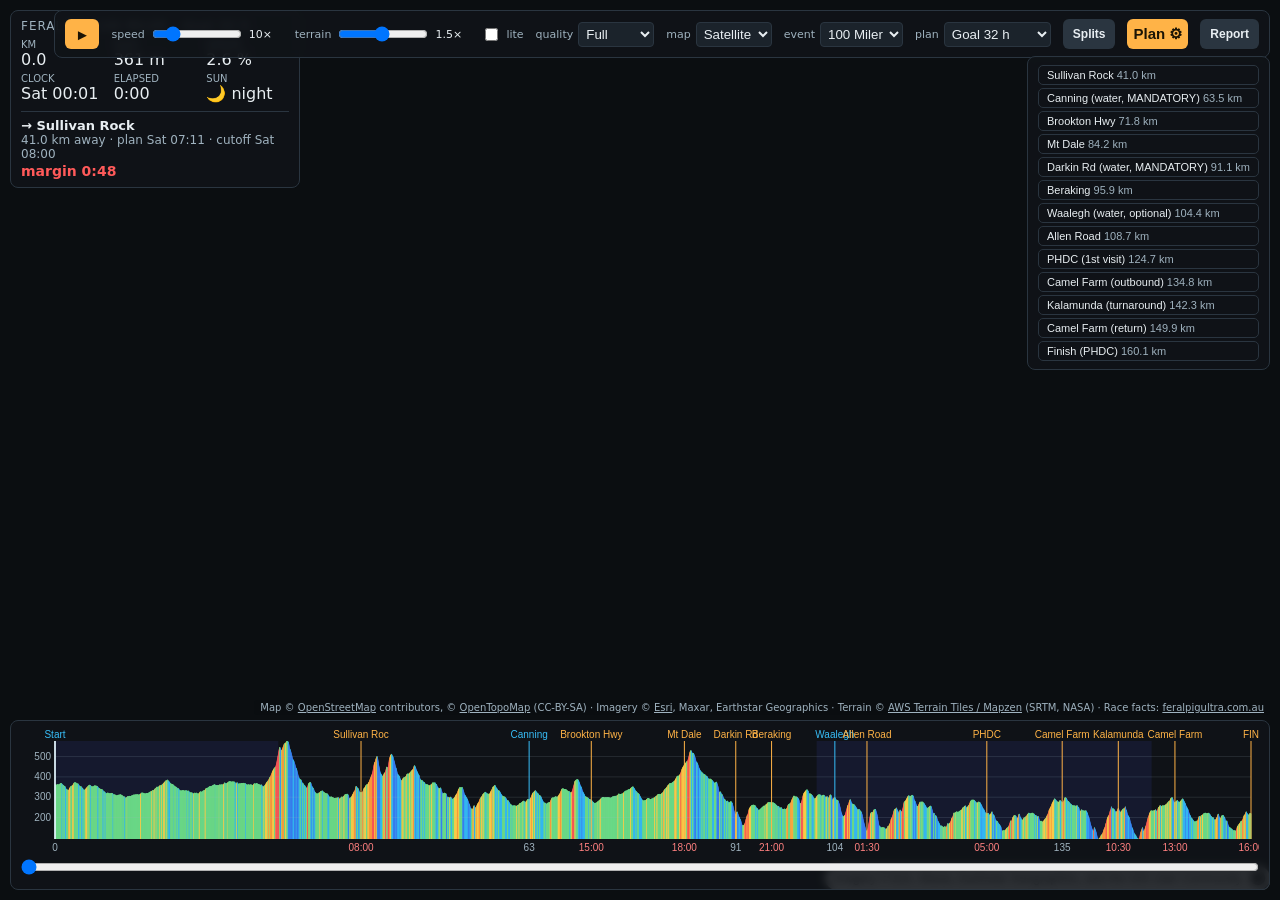
==== commit bae7fb16: "Align planner to official 2026 kms (160.08): remap distances, add Darkin Rd, drop Monadnocks Officia" ====
--- a/index-50k.html
+++ b/index-50k.html
@@ -4,7 +4,7 @@
   <meta charset="UTF-8" />
   <meta name="viewport" content="width=device-width, initial-scale=1.0" />
   <title>Feral Pig 50K — Flyover Race Plan</title>
-  <script type="module" crossorigin src="./assets/index-BuJeXPjS.js"></script>
+  <script type="module" crossorigin src="./assets/index-CnnmIoJz.js"></script>
   <link rel="stylesheet" crossorigin href="./assets/index-7K_gac2b.css">
 </head>
 <body>
